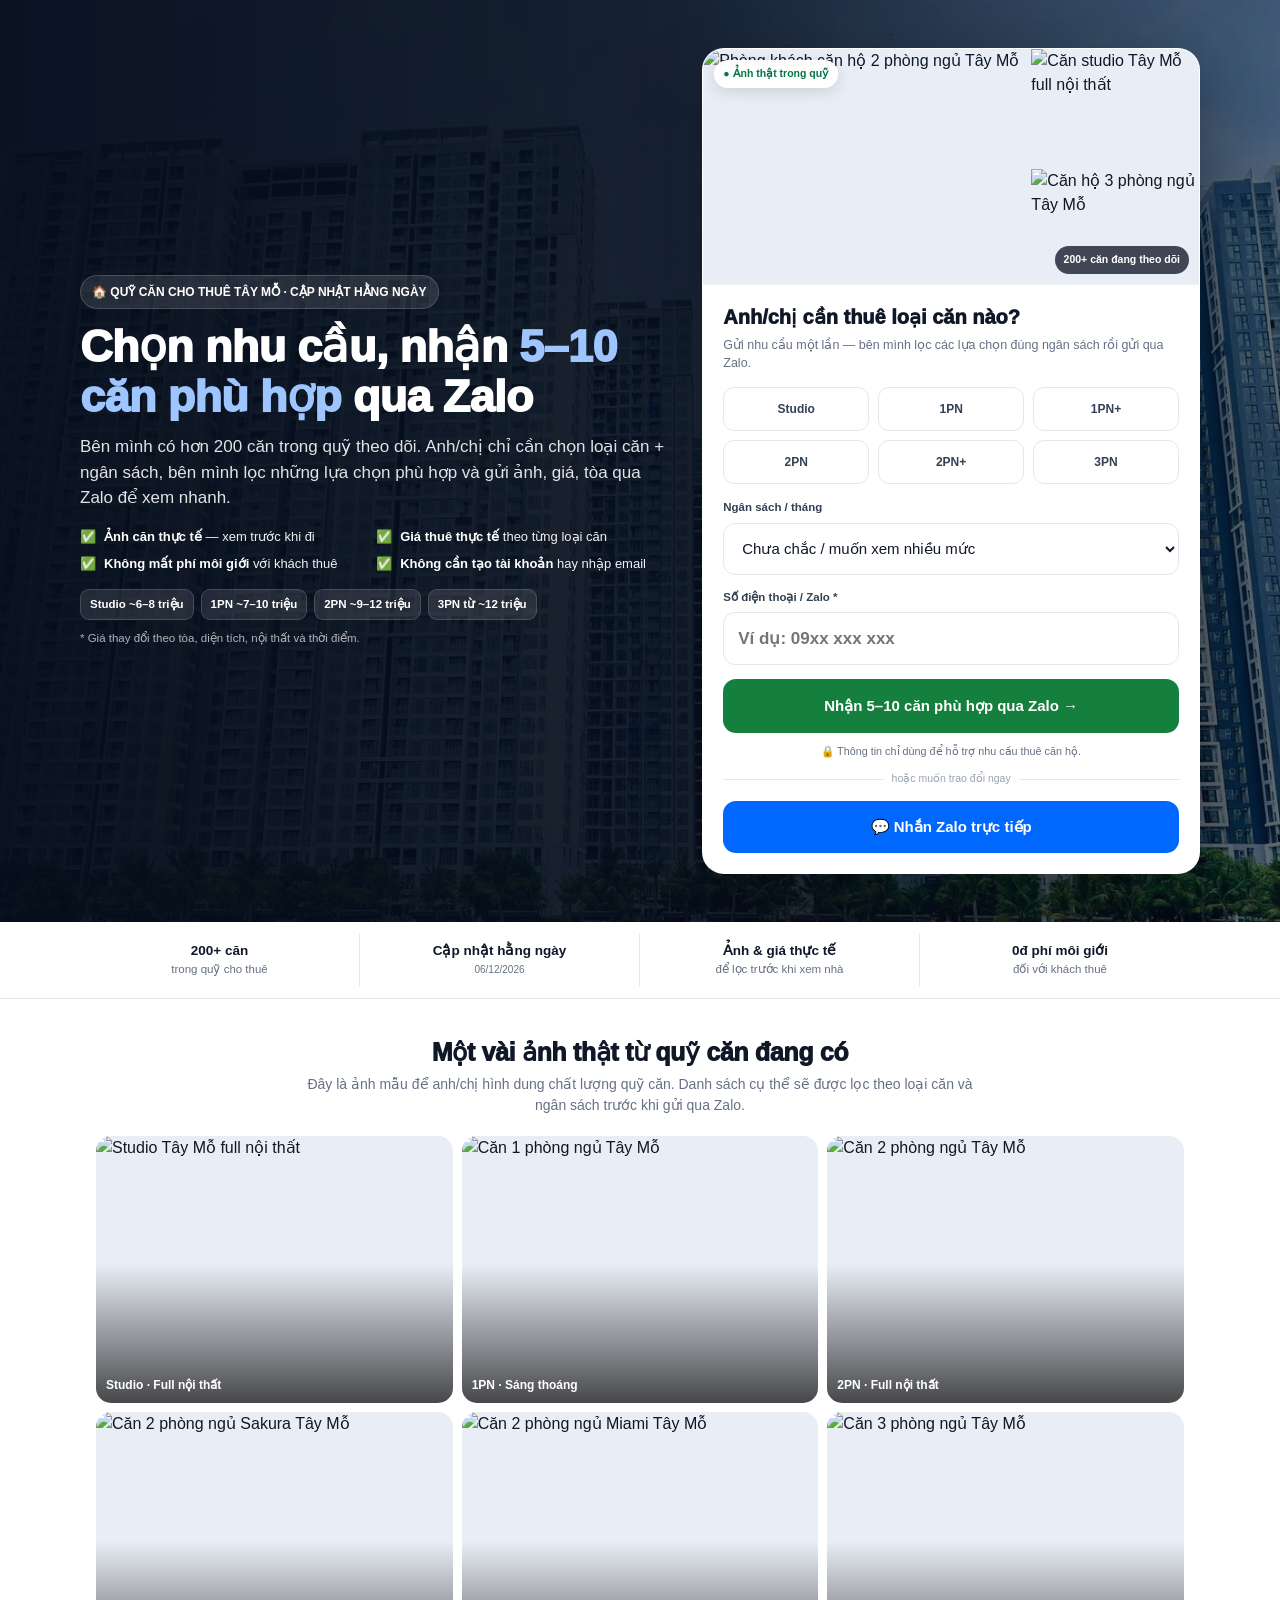
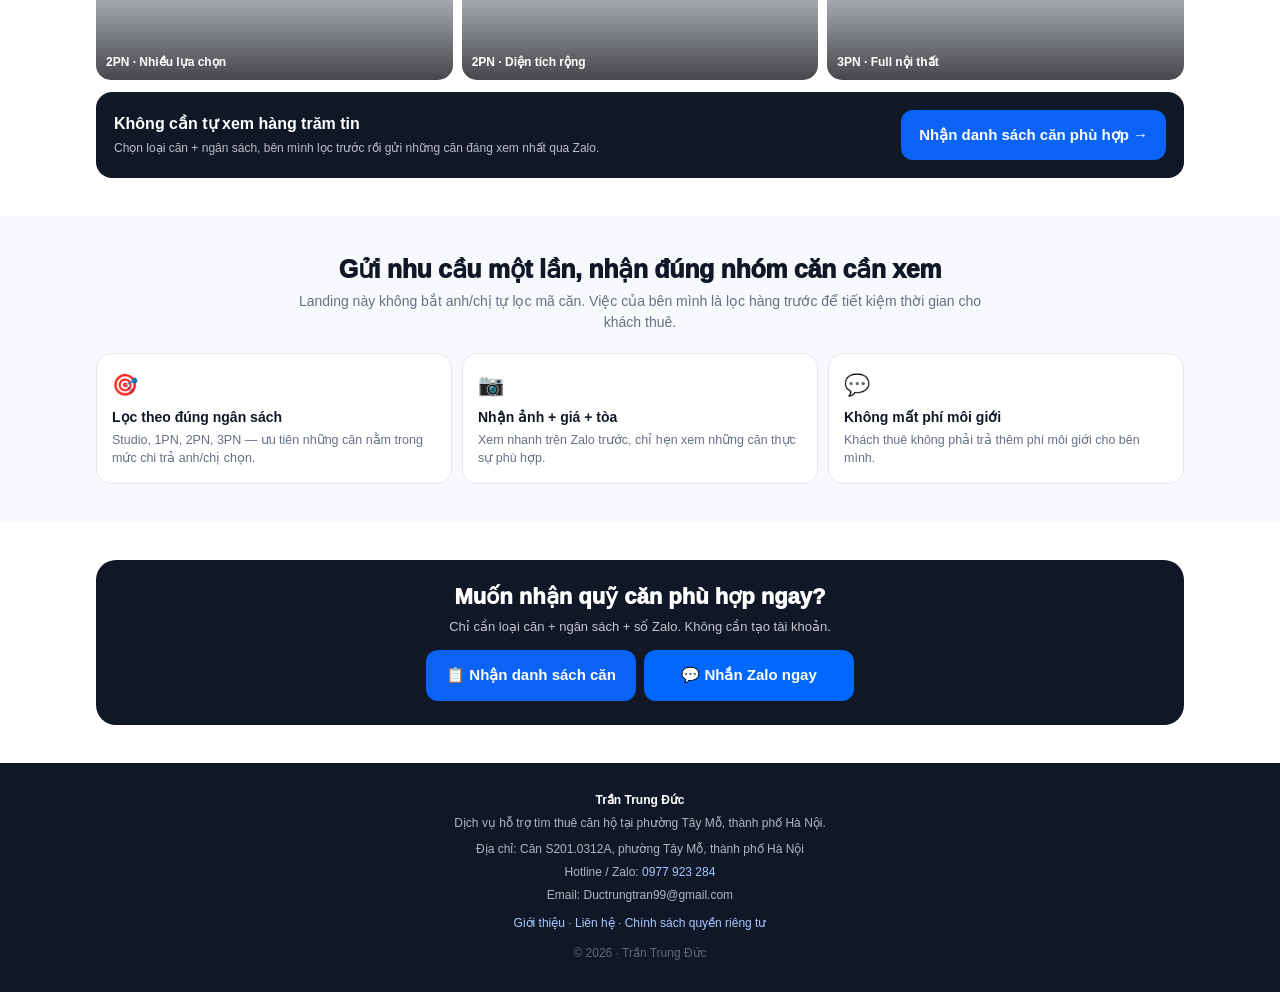
==== index.html @ 587a22eb "fix: improve mobile lead form spacing and sticky CTA" ====
<!DOCTYPE html>
<html lang="vi">
<head>
  <meta charset="UTF-8">
  <meta name="viewport" content="width=device-width, initial-scale=1.0">
  <title>Thuê căn hộ Tây Mỗ | Nhận quỹ căn phù hợp qua Zalo</title>
  <meta name="description" content="Quỹ căn hộ cho thuê Tây Mỗ với ảnh thật và giá thuê thực tế. Chọn loại căn, ngân sách và nhận các lựa chọn phù hợp qua Zalo. Khách thuê không mất phí môi giới.">
  <link rel="canonical" href="https://canhotaymo.com/">
  <meta property="og:title" content="Thuê căn hộ Tây Mỗ – Nhận quỹ căn phù hợp qua Zalo">
  <meta property="og:description" content="200+ căn trong quỹ · Ảnh thật · Giá thực tế · Lọc theo ngân sách qua Zalo.">
  <meta property="og:image" content="https://canhotaymo.com/img/hero-desktop.jpg">
  <meta property="og:type" content="website">
  <meta property="og:url" content="https://canhotaymo.com/">
  <link rel="icon" href="data:image/svg+xml,<svg xmlns='http://www.w3.org/2000/svg' viewBox='0 0 100 100'><text y='.9em' font-size='90'>🏠</text></svg>">
  <style>
    :root{
      --primary:#0b63f6;--primary-dark:#084fc6;--zalo:#0068ff;--success:#15803d;
      --dark:#101828;--muted:#667085;--light:#f7f9fc;--border:#e4e7ec;--soft:#eef4ff;
      --radius:18px;--shadow:0 16px 44px rgba(16,24,40,.13)
    }
    *{box-sizing:border-box;margin:0;padding:0}
    html{scroll-behavior:smooth}
    body{font-family:-apple-system,BlinkMacSystemFont,"Segoe UI",Roboto,"Helvetica Neue",Arial,sans-serif;color:var(--dark);line-height:1.5;background:#fff;-webkit-font-smoothing:antialiased}
    img{max-width:100%;display:block}a{color:inherit;text-decoration:none}button,input,select{font:inherit}
    .container{width:100%;max-width:1120px;margin:auto;padding:0 16px}
    .btn{display:inline-flex;align-items:center;justify-content:center;gap:7px;border:0;border-radius:12px;padding:14px 18px;font-size:15px;font-weight:850;cursor:pointer;transition:.15s ease;text-align:center}
    .btn:hover{transform:translateY(-1px)}
    .btn-primary{background:var(--primary);color:#fff}.btn-primary:hover{background:var(--primary-dark)}
    .btn-zalo{background:var(--zalo);color:#fff}.btn-zalo:hover{background:#0055d7}
    .btn-success{background:var(--success);color:#fff}.btn-light{background:#fff;color:var(--dark);border:1px solid var(--border)}

    .hero{position:relative;overflow:hidden;background:#0d1728;color:#fff}
    .hero:before{content:"";position:absolute;inset:0;background:linear-gradient(90deg,rgba(6,13,27,.97) 0%,rgba(6,13,27,.90) 52%,rgba(6,13,27,.60) 100%),url('img/hero-desktop.jpg') center/cover no-repeat}
    .hero-grid{position:relative;display:grid;grid-template-columns:1fr;gap:24px;padding:30px 0 34px}
    .eyebrow{display:inline-flex;align-items:center;gap:7px;background:rgba(255,255,255,.11);border:1px solid rgba(255,255,255,.17);border-radius:999px;padding:7px 11px;font-size:12px;font-weight:850;margin-bottom:13px}
    .hero h1{font-size:32px;line-height:1.12;letter-spacing:-.65px;font-weight:950;margin-bottom:12px;max-width:660px}
    .hero h1 span{color:#9fc5ff}
    .hero-sub{font-size:15px;color:rgba(255,255,255,.88);max-width:650px;margin-bottom:16px}
    .hero-benefits{display:grid;grid-template-columns:1fr;gap:8px;margin-bottom:15px;font-size:13px;color:rgba(255,255,255,.94)}
    .hero-benefits div{display:flex;gap:8px;align-items:flex-start}
    .hero-benefits b{color:#fff}
    .price-chips{display:flex;flex-wrap:wrap;gap:7px;margin-top:13px}
    .price-chips span{background:rgba(255,255,255,.10);border:1px solid rgba(255,255,255,.15);border-radius:9px;padding:6px 9px;font-size:11.5px;font-weight:800}
    .hero-note{font-size:11.5px;color:rgba(255,255,255,.68);margin-top:10px}

    .conversion-card{background:#fff;color:var(--dark);border-radius:22px;overflow:hidden;box-shadow:0 20px 62px rgba(0,0,0,.28);border:1px solid rgba(255,255,255,.35)}
    .photo-showcase{display:grid;grid-template-columns:1.45fr .75fr;grid-template-rows:1fr 1fr;gap:4px;height:220px;background:#e9eef6;position:relative}
    .photo-showcase .main{grid-row:1/3}.photo-showcase img{width:100%;height:100%;object-fit:cover}
    .photo-tag{position:absolute;left:11px;top:11px;background:rgba(255,255,255,.96);color:#067647;border-radius:999px;padding:6px 9px;font-size:10.5px;font-weight:900;box-shadow:0 4px 15px rgba(0,0,0,.12)}
    .photo-count{position:absolute;right:10px;bottom:10px;background:rgba(16,24,40,.78);color:#fff;border-radius:999px;padding:6px 9px;font-size:10.5px;font-weight:800;backdrop-filter:blur(4px)}
    .lead-card{position:relative;background:#fff;border-top:1px solid #eef1f5;padding:20px}
    .lead-card h2{font-size:20px;line-height:1.25;font-weight:950;margin-bottom:6px}
    .lead-card .desc{font-size:12.5px;color:var(--muted);margin-bottom:15px;line-height:1.45}
    .quick-types{display:grid;grid-template-columns:repeat(3,1fr);gap:9px;margin-bottom:15px}
    .type-chip{min-height:44px;border:1.5px solid var(--border);background:#fff;border-radius:11px;padding:10px 5px;font-size:12px;font-weight:850;cursor:pointer;color:#344054}
    .type-chip.active{border-color:var(--primary);background:#eef4ff;color:var(--primary)}
    .form-group{margin-bottom:14px}.form-group label{display:block;font-size:11.5px;font-weight:850;margin-bottom:6px;color:#344054}
    .form-group input,.form-group select{width:100%;min-height:52px;border:1.5px solid var(--border);border-radius:12px;padding:13px 14px;font-size:15px;background:#fff;color:var(--dark)}
    .form-group input:focus,.form-group select:focus{outline:none;border-color:var(--primary);box-shadow:0 0 0 3px rgba(11,99,246,.09)}
    .phone-input{font-size:17px!important;font-weight:800}
    .btn-submit{width:100%;min-height:54px;padding:14px 16px;font-size:15px;border-radius:13px}.btn-submit:disabled{opacity:.65;cursor:not-allowed}
    .microcopy{text-align:center;color:var(--muted);font-size:10.8px;margin-top:10px}
    .or{display:flex;align-items:center;gap:8px;color:#98a2b3;font-size:10.5px;margin:12px 0}.or:before,.or:after{content:"";height:1px;background:var(--border);flex:1}
    .zalo-full{width:100%;min-height:52px;padding:13px;margin-top:2px;border-radius:13px}.form-status{display:none;margin-top:10px;padding:10px;border-radius:10px;text-align:center;font-size:12.5px;font-weight:750}

    .trust{border-bottom:1px solid var(--border);background:#fff}.trust-list{display:grid;grid-template-columns:1fr 1fr;padding:11px 0}
    .trust-item{text-align:center;padding:8px 7px;font-size:11.5px;color:var(--muted)}.trust-item strong{display:block;color:var(--dark);font-size:13.5px;font-weight:900}.trust-item small{display:block;font-size:10px;margin-top:1px}

    .section{padding:38px 0}.section.alt{background:var(--light)}
    .section-title{text-align:center;font-size:25px;line-height:1.2;font-weight:950;letter-spacing:-.35px;margin-bottom:7px}
    .section-sub{text-align:center;color:var(--muted);font-size:14px;max-width:700px;margin:0 auto 20px}

    .gallery{display:grid;grid-template-columns:repeat(2,1fr);gap:9px}
    .gallery-item{position:relative;border-radius:15px;overflow:hidden;aspect-ratio:4/3;background:#e9eef6;cursor:pointer}
    .gallery-item img{width:100%;height:100%;object-fit:cover;transition:.2s ease}
    .gallery-item:hover img{transform:scale(1.025)}
    .gallery-item:after{content:"";position:absolute;inset:auto 0 0;height:52%;background:linear-gradient(transparent,rgba(0,0,0,.70))}
    .gallery-caption{position:absolute;left:10px;right:10px;bottom:9px;z-index:2;color:#fff;font-size:12px;font-weight:850}
    .gallery-lock{position:relative;border-radius:16px;overflow:hidden;margin-top:12px;background:#101828;color:#fff;padding:18px;display:flex;gap:14px;align-items:center;justify-content:space-between;flex-direction:column;text-align:center}
    .gallery-lock strong{font-size:16px}.gallery-lock p{font-size:12px;color:rgba(255,255,255,.72);margin-top:3px}.gallery-lock .btn{width:100%}

    .why-grid{display:grid;grid-template-columns:1fr;gap:10px}
    .why-card{border:1px solid var(--border);border-radius:15px;padding:15px;background:#fff}.why-icon{font-size:21px;margin-bottom:6px}.why-card h3{font-size:14px;font-weight:900;margin-bottom:3px}.why-card p{font-size:12.5px;color:var(--muted)}

    .cta-box{border-radius:20px;background:#101828;color:#fff;padding:24px;text-align:center}.cta-box h2{font-size:22px;line-height:1.2;font-weight:950;margin-bottom:6px}.cta-box p{font-size:13px;color:rgba(255,255,255,.76);margin-bottom:14px}.cta-actions{display:flex;gap:8px;flex-direction:column}.cta-actions .btn{width:100%}

    footer{background:#101828;color:rgba(255,255,255,.68);padding:28px 0 94px;text-align:center;font-size:12px}footer strong{color:#fff}footer a{color:#a8c8ff}.footer-links{margin-top:10px}
    .sticky-cta{position:fixed;left:0;right:0;bottom:0;z-index:90;background:#fff;border-top:1px solid var(--border);box-shadow:0 -5px 20px rgba(0,0,0,.08);padding:7px 10px calc(7px + env(safe-area-inset-bottom));display:grid;grid-template-columns:1.35fr .9fr;gap:7px;transition:transform .18s ease,opacity .18s ease}.sticky-cta .btn{min-height:46px;padding:10px 7px;font-size:13px}.sticky-cta.is-hidden{transform:translateY(120%);opacity:0;pointer-events:none}

    @media(min-width:680px){
      .hero-benefits{grid-template-columns:1fr 1fr}.gallery{grid-template-columns:repeat(3,1fr)}.why-grid{grid-template-columns:repeat(3,1fr)}
      .gallery-lock{flex-direction:row;text-align:left}.gallery-lock .btn{width:auto;min-width:240px}.cta-actions{flex-direction:row;justify-content:center}.cta-actions .btn{width:auto;min-width:210px}
    }
    @media(min-width:860px){
      .hero-grid{grid-template-columns:1.08fr .92fr;align-items:center;gap:38px;padding:48px 0}.hero h1{font-size:45px}.hero-sub{font-size:17px}.photo-showcase{height:235px}
      .trust-list{grid-template-columns:repeat(4,1fr)}.trust-item{border-right:1px solid var(--border)}.trust-item:last-child{border-right:0}.sticky-cta{display:none}footer{padding-bottom:30px}
    }
    @media(max-width:560px){
      .hero:before{background:linear-gradient(180deg,rgba(6,13,27,.95) 0%,rgba(6,13,27,.88) 55%,rgba(6,13,27,.72) 100%),url('img/hero-mobile.jpg') center/cover no-repeat}
      .hero-grid{gap:18px;padding:24px 0 28px}
      .conversion-card{border-radius:20px;margin-bottom:8px}
      .photo-showcase{height:158px}
      .lead-card{padding:20px 18px 22px}
      .lead-card h2{font-size:19px;margin-bottom:6px}
      .lead-card .desc{font-size:12.5px;margin-bottom:15px}
      .quick-types{gap:8px;margin-bottom:16px}
      .type-chip{min-height:46px;font-size:13px;border-radius:12px}
      .form-group{margin-bottom:14px}
      .form-group input,.form-group select{min-height:54px;font-size:16px}
      .phone-input{font-size:17px!important}
      .btn-submit{min-height:56px;font-size:15px}
      .zalo-full{min-height:54px}
      .photo-tag{left:9px;top:9px;padding:5px 8px;font-size:10px}
      .photo-count{right:9px;bottom:9px;padding:5px 8px;font-size:10px}
      .section{padding:32px 0}
    }
  </style>
</head>
<body>
  <header class="hero">
    <div class="container hero-grid">
      <div>
        <div class="eyebrow">🏠 QUỸ CĂN CHO THUÊ TÂY MỖ · CẬP NHẬT HẰNG NGÀY</div>
        <h1>Chọn nhu cầu, nhận <span>5–10 căn phù hợp</span> qua Zalo</h1>
        <p class="hero-sub">Bên mình có hơn 200 căn trong quỹ theo dõi. Anh/chị chỉ cần chọn loại căn + ngân sách, bên mình lọc những lựa chọn phù hợp và gửi ảnh, giá, tòa qua Zalo để xem nhanh.</p>
        <div class="hero-benefits">
          <div>✅ <span><b>Ảnh căn thực tế</b> — xem trước khi đi</span></div>
          <div>✅ <span><b>Giá thuê thực tế</b> theo từng loại căn</span></div>
          <div>✅ <span><b>Không mất phí môi giới</b> với khách thuê</span></div>
          <div>✅ <span><b>Không cần tạo tài khoản</b> hay nhập email</span></div>
        </div>
        <div class="price-chips">
          <span>Studio ~6–8 triệu</span><span>1PN ~7–10 triệu</span><span>2PN ~9–12 triệu</span><span>3PN từ ~12 triệu</span>
        </div>
        <p class="hero-note">* Giá thay đổi theo tòa, diện tích, nội thất và thời điểm.</p>
      </div>

      <div class="conversion-card" id="form">
        <div class="photo-showcase" aria-label="Ảnh căn hộ thực tế trong quỹ">
          <img class="main" src="https://timthuesmartcity.com/anh-can-ho/cho-thue-can-ho-2-ngu-sapphire-55m2-ct-2n1-187.webp" alt="Phòng khách căn hộ 2 phòng ngủ Tây Mỗ" fetchpriority="high">
          <img src="https://timthuesmartcity.com/anh-can-ho/cho-thue-can-ho-studio-canopy-29m2-ct-stu-728.webp" alt="Căn studio Tây Mỗ full nội thất" fetchpriority="high">
          <img src="https://timthuesmartcity.com/anh-can-ho/cho-thue-can-ho-3-ngu-masteri-79m2-ct-3n-125.webp" alt="Căn hộ 3 phòng ngủ Tây Mỗ" fetchpriority="high">
          <span class="photo-tag">● Ảnh thật trong quỹ</span>
          <span class="photo-count">200+ căn đang theo dõi</span>
        </div>
        <div class="lead-card">
          <h2>Anh/chị cần thuê loại căn nào?</h2>
          <p class="desc">Gửi nhu cầu một lần — bên mình lọc các lựa chọn đúng ngân sách rồi gửi qua Zalo.</p>
          <form id="leadForm" novalidate>
            <input type="text" name="website" id="website" tabindex="-1" autocomplete="off" aria-hidden="true" style="position:absolute;left:-9999px;opacity:0;height:0;width:0;">
            <input type="hidden" id="type" name="type" value="">
            <input type="hidden" name="source" value="Google Ads Landing Page V2.1">
            <input type="hidden" name="form_location" value="hero">
            <input type="hidden" name="gclid" id="gclid"><input type="hidden" name="gbraid" id="gbraid"><input type="hidden" name="wbraid" id="wbraid">
            <input type="hidden" name="utm_source" id="utm_source"><input type="hidden" name="utm_medium" id="utm_medium"><input type="hidden" name="utm_campaign" id="utm_campaign"><input type="hidden" name="utm_term" id="utm_term"><input type="hidden" name="utm_content" id="utm_content">
            <input type="hidden" name="page_url" id="page_url"><input type="hidden" name="referrer" id="referrer"><input type="hidden" name="user_agent" id="user_agent">

            <div class="quick-types" aria-label="Chọn loại căn">
              <button type="button" class="type-chip" data-type="Studio">Studio</button>
              <button type="button" class="type-chip" data-type="1PN">1PN</button>
              <button type="button" class="type-chip" data-type="1PN+">1PN+</button>
              <button type="button" class="type-chip" data-type="2PN">2PN</button>
              <button type="button" class="type-chip" data-type="2PN+">2PN+</button>
              <button type="button" class="type-chip" data-type="3PN">3PN</button>
            </div>
            <div class="form-group">
              <label for="budget">Ngân sách / tháng</label>
              <select id="budget" name="budget">
                <option value="">Chưa chắc / muốn xem nhiều mức</option>
                <option value="Dưới 7 triệu">Dưới 7 triệu</option><option value="7-10 triệu">7 – 10 triệu</option><option value="10-12 triệu">10 – 12 triệu</option><option value="12-15 triệu">12 – 15 triệu</option><option value="Trên 15 triệu">Trên 15 triệu</option>
              </select>
            </div>
            <div class="form-group">
              <label for="phone">Số điện thoại / Zalo *</label>
              <input class="phone-input" type="tel" id="phone" name="phone" inputmode="numeric" autocomplete="tel" placeholder="Ví dụ: 09xx xxx xxx" required pattern="[0-9 ]{9,14}">
            </div>
            <button type="submit" class="btn btn-success btn-submit" id="submitBtn">Nhận 5–10 căn phù hợp qua Zalo →</button>
            <p class="microcopy">🔒 Thông tin chỉ dùng để hỗ trợ nhu cầu thuê căn hộ.</p>
            <div class="or">hoặc muốn trao đổi ngay</div>
            <a class="btn btn-zalo zalo-full track-zalo" href="https://zalo.me/0977923284" target="_blank" rel="noopener">💬 Nhắn Zalo trực tiếp</a>
            <div id="formStatus" class="form-status"></div>
          </form>
        </div>
      </div>
    </div>
  </header>

  <section class="trust">
    <div class="container trust-list">
      <div class="trust-item"><strong>200+ căn</strong>trong quỹ cho thuê</div>
      <div class="trust-item"><strong>Cập nhật hằng ngày</strong><small class="js-today">Hôm nay</small></div>
      <div class="trust-item"><strong>Ảnh & giá thực tế</strong>để lọc trước khi xem nhà</div>
      <div class="trust-item"><strong>0đ phí môi giới</strong>đối với khách thuê</div>
    </div>
  </section>

  <main>
    <section class="section" id="anh-thuc-te">
      <div class="container">
        <h2 class="section-title">Một vài ảnh thật từ quỹ căn đang có</h2>
        <p class="section-sub">Đây là ảnh mẫu để anh/chị hình dung chất lượng quỹ căn. Danh sách cụ thể sẽ được lọc theo loại căn và ngân sách trước khi gửi qua Zalo.</p>
        <div class="gallery">
          <a href="#form" class="gallery-item track-gallery"><img src="https://timthuesmartcity.com/anh-can-ho/cho-thue-can-ho-studio-canopy-29m2-ct-stu-728.webp" alt="Studio Tây Mỗ full nội thất" loading="lazy"><div class="gallery-caption">Studio · Full nội thất</div></a>
          <a href="#form" class="gallery-item track-gallery"><img src="https://timthuesmartcity.com/anh-can-ho/cho-thue-can-ho-1-ngu-sakura-42m2-ct-1n-152.webp" alt="Căn 1 phòng ngủ Tây Mỗ" loading="lazy"><div class="gallery-caption">1PN · Sáng thoáng</div></a>
          <a href="#form" class="gallery-item track-gallery"><img src="https://timthuesmartcity.com/anh-can-ho/cho-thue-can-ho-2-ngu-sapphire-55m2-ct-2n1-187.webp" alt="Căn 2 phòng ngủ Tây Mỗ" loading="lazy"><div class="gallery-caption">2PN · Full nội thất</div></a>
          <a href="#form" class="gallery-item track-gallery"><img src="https://timthuesmartcity.com/anh-can-ho/cho-thue-can-ho-2-ngu-sakura-54m2-ct-2n2-334.webp" alt="Căn 2 phòng ngủ Sakura Tây Mỗ" loading="lazy"><div class="gallery-caption">2PN · Nhiều lựa chọn</div></a>
          <a href="#form" class="gallery-item track-gallery"><img src="https://timthuesmartcity.com/anh-can-ho/cho-thue-can-ho-2-ngu-miami-64m2-ct-2n2-317.webp" alt="Căn 2 phòng ngủ Miami Tây Mỗ" loading="lazy"><div class="gallery-caption">2PN · Diện tích rộng</div></a>
          <a href="#form" class="gallery-item track-gallery"><img src="https://timthuesmartcity.com/anh-can-ho/cho-thue-can-ho-3-ngu-masteri-79m2-ct-3n-125.webp" alt="Căn 3 phòng ngủ Tây Mỗ" loading="lazy"><div class="gallery-caption">3PN · Full nội thất</div></a>
        </div>
        <div class="gallery-lock">
          <div><strong>Không cần tự xem hàng trăm tin</strong><p>Chọn loại căn + ngân sách, bên mình lọc trước rồi gửi những căn đáng xem nhất qua Zalo.</p></div>
          <a href="#form" class="btn btn-primary track-lead-cta">Nhận danh sách căn phù hợp →</a>
        </div>
      </div>
    </section>

    <section class="section alt">
      <div class="container">
        <h2 class="section-title">Gửi nhu cầu một lần, nhận đúng nhóm căn cần xem</h2>
        <p class="section-sub">Landing này không bắt anh/chị tự lọc mã căn. Việc của bên mình là lọc hàng trước để tiết kiệm thời gian cho khách thuê.</p>
        <div class="why-grid">
          <div class="why-card"><div class="why-icon">🎯</div><h3>Lọc theo đúng ngân sách</h3><p>Studio, 1PN, 2PN, 3PN — ưu tiên những căn nằm trong mức chi trả anh/chị chọn.</p></div>
          <div class="why-card"><div class="why-icon">📷</div><h3>Nhận ảnh + giá + tòa</h3><p>Xem nhanh trên Zalo trước, chỉ hẹn xem những căn thực sự phù hợp.</p></div>
          <div class="why-card"><div class="why-icon">💬</div><h3>Không mất phí môi giới</h3><p>Khách thuê không phải trả thêm phí môi giới cho bên mình.</p></div>
        </div>
      </div>
    </section>

    <section class="section">
      <div class="container">
        <div class="cta-box">
          <h2>Muốn nhận quỹ căn phù hợp ngay?</h2>
          <p>Chỉ cần loại căn + ngân sách + số Zalo. Không cần tạo tài khoản.</p>
          <div class="cta-actions">
            <a href="#form" class="btn btn-primary track-lead-cta">📋 Nhận danh sách căn</a>
            <a href="https://zalo.me/0977923284" target="_blank" rel="noopener" class="btn btn-zalo track-zalo">💬 Nhắn Zalo ngay</a>
          </div>
        </div>
      </div>
    </section>
  </main>

  <footer>
    <div class="container">
      <p><strong>Trần Trung Đức</strong></p>
      <p style="margin-top:5px">Dịch vụ hỗ trợ tìm thuê căn hộ tại phường Tây Mỗ, thành phố Hà Nội.</p>
      <p style="margin-top:8px">Địa chỉ: Căn S201.0312A, phường Tây Mỗ, thành phố Hà Nội</p>
      <p style="margin-top:5px">Hotline / Zalo: <a class="track-zalo" href="https://zalo.me/0977923284" target="_blank" rel="noopener">0977 923 284</a></p>
      <p style="margin-top:5px">Email: Ductrungtran99@gmail.com</p>
      <div class="footer-links"><a href="/gioi-thieu/">Giới thiệu</a> · <a href="/lien-he/">Liên hệ</a> · <a href="/chinh-sach-quyen-rieng-tu.html">Chính sách quyền riêng tư</a></div>
      <p style="margin-top:12px;opacity:.5">© 2026 · Trần Trung Đức</p>
    </div>
  </footer>

  <div class="sticky-cta">
    <a href="#form" class="btn btn-primary track-lead-cta">📋 Nhận căn phù hợp</a>
    <a href="https://zalo.me/0977923284" target="_blank" rel="noopener" class="btn btn-zalo track-zalo">💬 Zalo</a>
  </div>

  <script>
    const form = document.getElementById('leadForm');
    const stickyCta = document.querySelector('.sticky-cta');
    const conversionCard = document.querySelector('.conversion-card');
    if (stickyCta && conversionCard && 'IntersectionObserver' in window) {
      const stickyObserver = new IntersectionObserver(([entry]) => {
        stickyCta.classList.toggle('is-hidden', entry.isIntersecting);
      }, { threshold: 0.18 });
      stickyObserver.observe(conversionCard);
    }
    const status = document.getElementById('formStatus');
    const submitBtn = document.getElementById('submitBtn');
    const typeInput = document.getElementById('type');
    const phoneInput = document.getElementById('phone');
    const chips = [...document.querySelectorAll('.type-chip')];

    function track(name, params={}){
      if (typeof window.gtag === 'function') window.gtag('event', name, params);
    }
    function selectType(type){
      typeInput.value = type || '';
      chips.forEach(c => c.classList.toggle('active', c.dataset.type === type));
    }
    chips.forEach(chip => chip.addEventListener('click', () => {
      selectType(chip.dataset.type);
      track('type_select',{type:chip.dataset.type});
    }));

    const today = new Date();
    const todayText = `${String(today.getDate()).padStart(2,'0')}/${String(today.getMonth()+1).padStart(2,'0')}/${today.getFullYear()}`;
    document.querySelectorAll('.js-today').forEach(el => el.textContent = todayText);

    document.querySelectorAll('.track-zalo').forEach(a => a.addEventListener('click', () => track('zalo_click',{location:'landing_v21'})));
    document.querySelectorAll('.track-lead-cta').forEach(a => a.addEventListener('click', () => track('lead_cta_click',{location:'landing_v21'})));
    document.querySelectorAll('.track-gallery').forEach(a => a.addEventListener('click', () => track('gallery_to_form_click')));

    phoneInput.addEventListener('input', () => {
      phoneInput.value = phoneInput.value.replace(/[^0-9 ]/g,'').slice(0,14);
    });

    const GOOGLE_SHEETS_ENDPOINT = 'https://script.google.com/macros/s/AKfycbxnhNIFQnwKlsXNGtohOHOx_JxMeYfNnEJGAUq-xumXNJOm2hssIVRnzHuIdTgOz7lX/exec';
    const params = new URLSearchParams(window.location.search);
    const trackingKeys = ['gclid','gbraid','wbraid','utm_source','utm_medium','utm_campaign','utm_term','utm_content'];
    trackingKeys.forEach(key => {
      const el = document.getElementById(key);
      const incoming = params.get(key);
      if (incoming) localStorage.setItem('lead_' + key, incoming);
      if (el) el.value = incoming || localStorage.getItem('lead_' + key) || '';
    });
    document.getElementById('page_url').value = window.location.href;
    document.getElementById('referrer').value = document.referrer || '';
    document.getElementById('user_agent').value = navigator.userAgent || '';

    form.addEventListener('submit', async function(e){
      e.preventDefault();
      if(document.getElementById('website').value) return;
      const phone = phoneInput.value.replace(/\s+/g,'');
      if(!/^[0-9]{9,11}$/.test(phone)){
        status.style.display = 'block';status.style.background = '#fff2f0';status.style.color = '#b42318';
        status.textContent = 'Vui lòng nhập đúng số điện thoại/Zalo (9–11 số).';phoneInput.focus();return;
      }
      const originalLabel = submitBtn.textContent;
      submitBtn.disabled = true;submitBtn.textContent = 'Đang gửi nhu cầu...';status.style.display = 'none';
      try{
        const data = new URLSearchParams(new FormData(form));
        data.set('phone', phone);data.set('submitted_at_client', new Date().toISOString());
        await fetch(GOOGLE_SHEETS_ENDPOINT,{method:'POST',mode:'no-cors',headers:{'Content-Type':'application/x-www-form-urlencoded;charset=UTF-8'},body:data.toString()});
        track('generate_lead',{method:'form',destination:'google_sheet',type:typeInput.value || 'unspecified'});
        status.style.display = 'block';status.style.background = '#ecfdf3';status.style.color = '#067647';
        status.textContent = '✅ Đã nhận nhu cầu. Bên mình sẽ lọc căn phù hợp và gửi qua Zalo sớm nhất.';
        phoneInput.value = '';document.getElementById('budget').selectedIndex = 0;selectType('');submitBtn.textContent = 'Đã gửi thành công ✓';
        setTimeout(() => { submitBtn.disabled = false;submitBtn.textContent = originalLabel; }, 3000);
      }catch(err){
        status.style.display = 'block';status.style.background = '#fff2f0';status.style.color = '#b42318';
        status.innerHTML = 'Không gửi được form. Anh/chị có thể <a href="https://zalo.me/0977923284" target="_blank" rel="noopener" style="text-decoration:underline;font-weight:900">nhắn Zalo trực tiếp tại đây</a>.';
        submitBtn.disabled = false;submitBtn.textContent = originalLabel;
      }
    });
  </script>
</body>
</html>
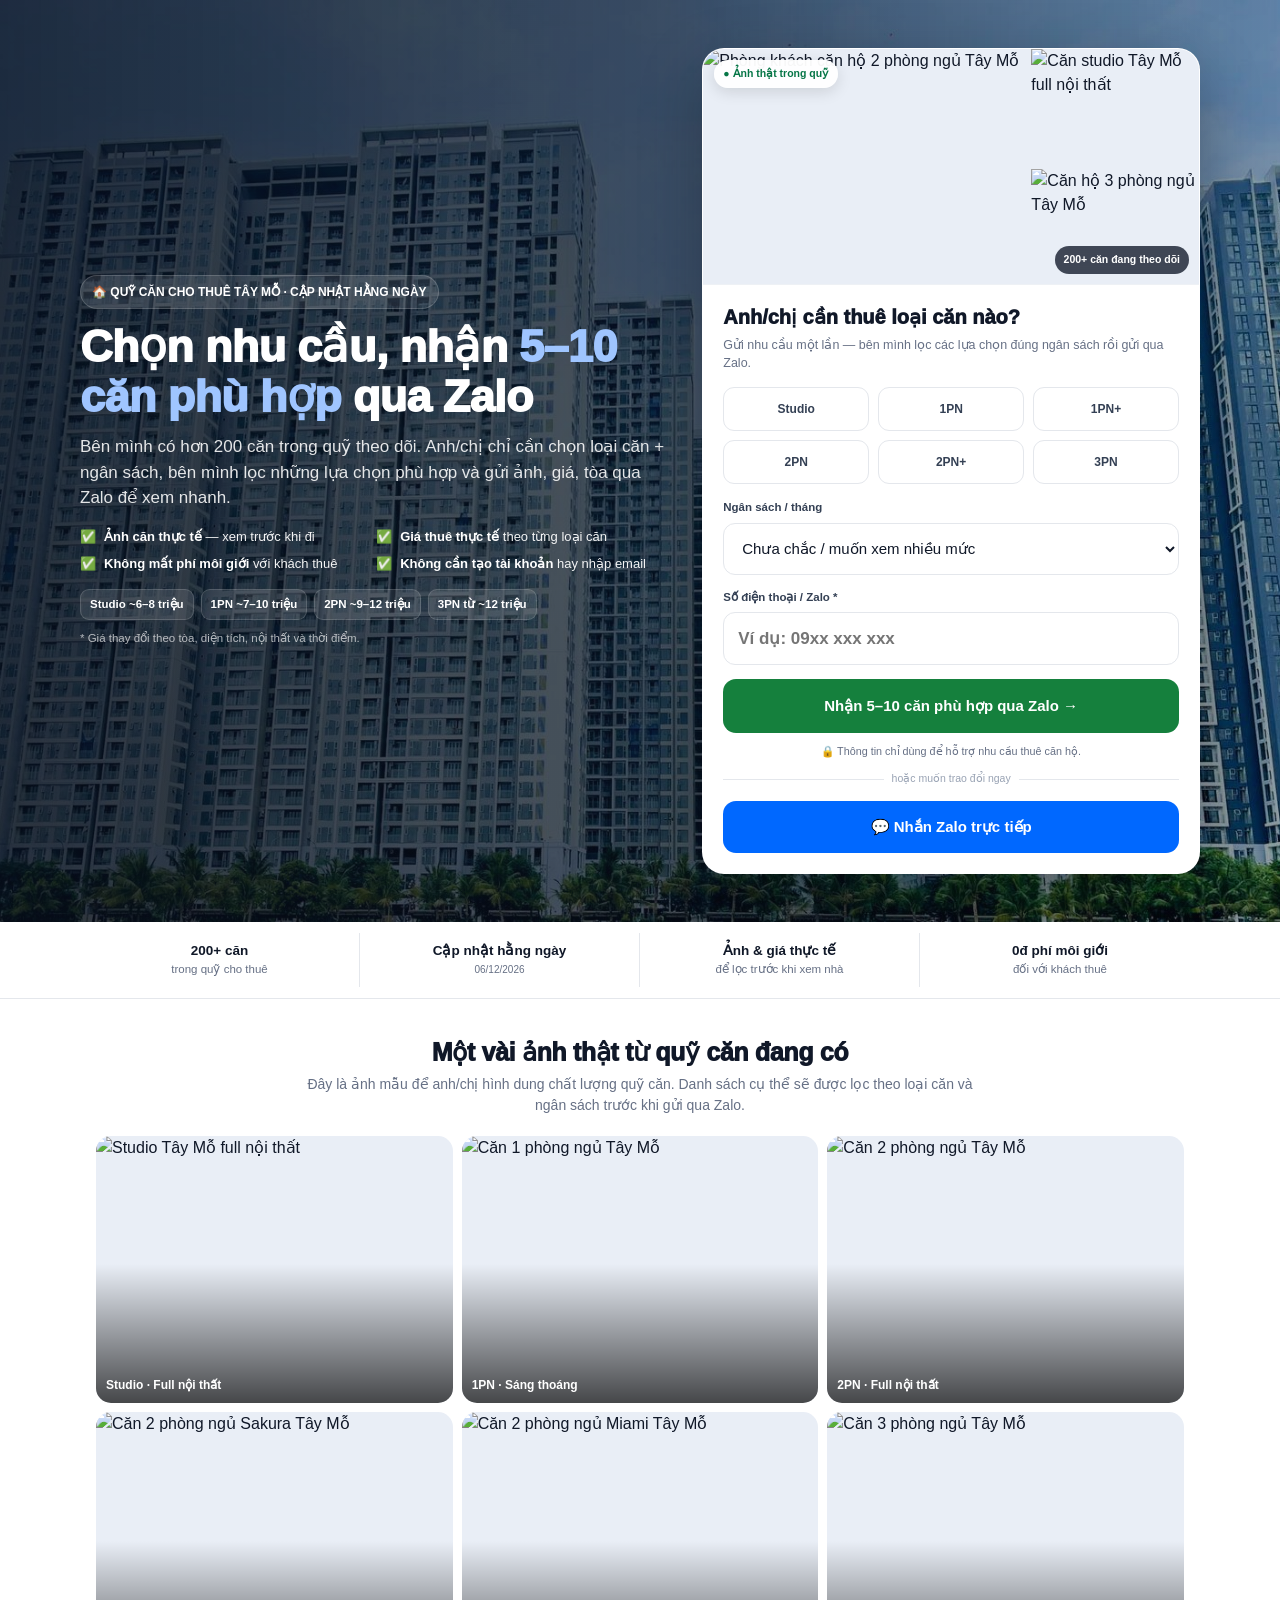
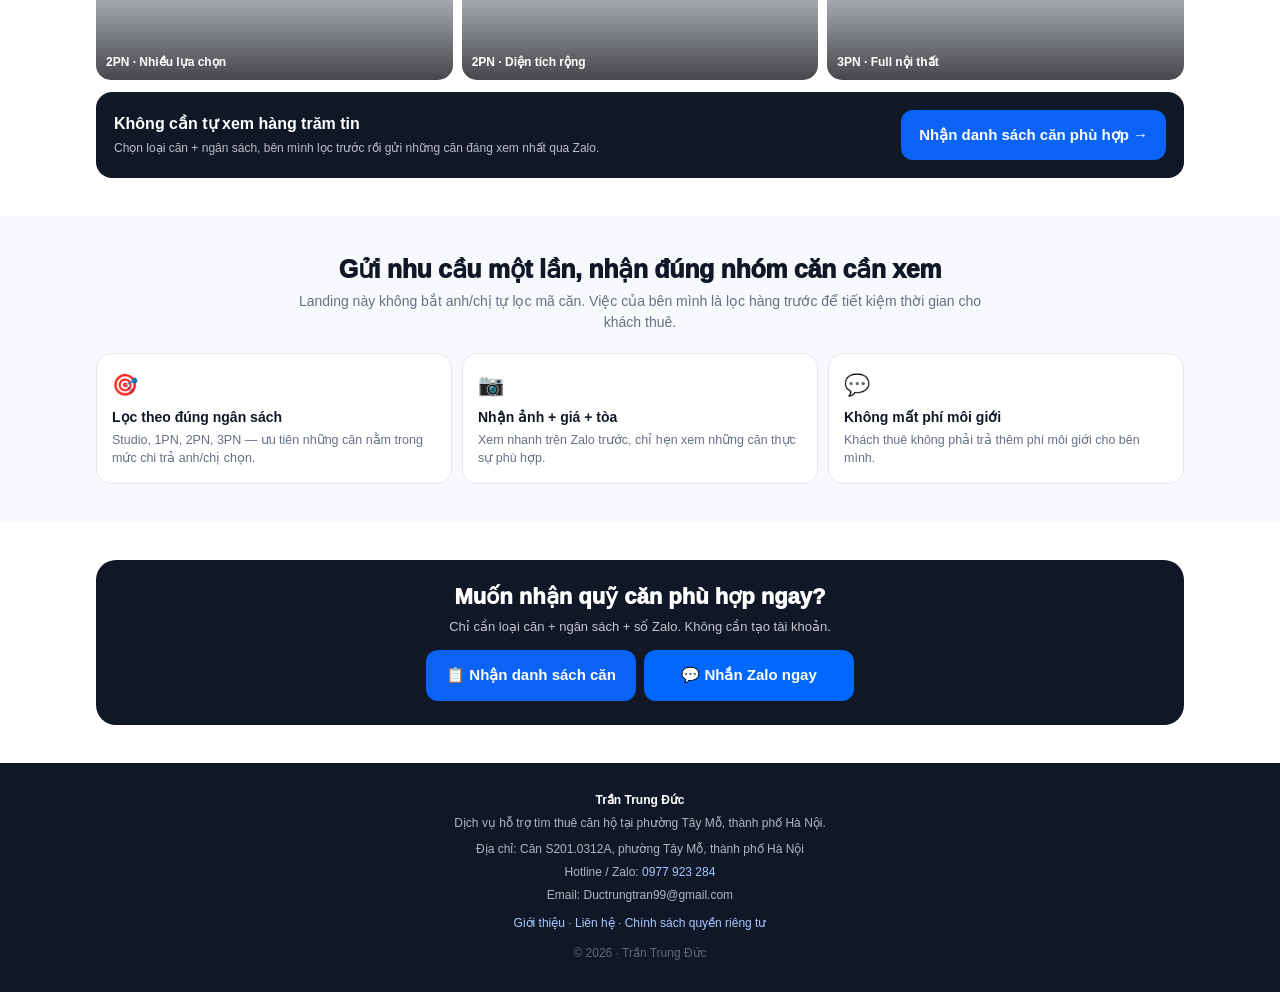
==== commit cc2cee9b: "Lighten hero background so Smart City buildings are more visible" ====
--- a/index.html
+++ b/index.html
@@ -30,7 +30,7 @@
     .btn-success{background:var(--success);color:#fff}.btn-light{background:#fff;color:var(--dark);border:1px solid var(--border)}
 
     .hero{position:relative;overflow:hidden;background:#0d1728;color:#fff}
-    .hero:before{content:"";position:absolute;inset:0;background:linear-gradient(90deg,rgba(6,13,27,.97) 0%,rgba(6,13,27,.90) 52%,rgba(6,13,27,.60) 100%),url('img/hero-desktop.jpg') center/cover no-repeat}
+    .hero:before{content:"";position:absolute;inset:0;background:linear-gradient(90deg,rgba(6,13,27,.84) 0%,rgba(6,13,27,.68) 52%,rgba(6,13,27,.38) 100%),url('img/hero-desktop.jpg') center/cover no-repeat}
     .hero-grid{position:relative;display:grid;grid-template-columns:1fr;gap:24px;padding:30px 0 34px}
     .eyebrow{display:inline-flex;align-items:center;gap:7px;background:rgba(255,255,255,.11);border:1px solid rgba(255,255,255,.17);border-radius:999px;padding:7px 11px;font-size:12px;font-weight:850;margin-bottom:13px}
     .hero h1{font-size:32px;line-height:1.12;letter-spacing:-.65px;font-weight:950;margin-bottom:12px;max-width:660px}
@@ -96,7 +96,7 @@
       .trust-list{grid-template-columns:repeat(4,1fr)}.trust-item{border-right:1px solid var(--border)}.trust-item:last-child{border-right:0}.sticky-cta{display:none}footer{padding-bottom:30px}
     }
     @media(max-width:560px){
-      .hero:before{background:linear-gradient(180deg,rgba(6,13,27,.95) 0%,rgba(6,13,27,.88) 55%,rgba(6,13,27,.72) 100%),url('img/hero-mobile.jpg') center/cover no-repeat}
+      .hero:before{background:linear-gradient(180deg,rgba(6,13,27,.84) 0%,rgba(6,13,27,.70) 55%,rgba(6,13,27,.52) 100%),url('img/hero-mobile.jpg') center/cover no-repeat}
       .hero-grid{gap:18px;padding:24px 0 28px}
       .conversion-card{border-radius:20px;margin-bottom:8px}
       .photo-showcase{height:158px}
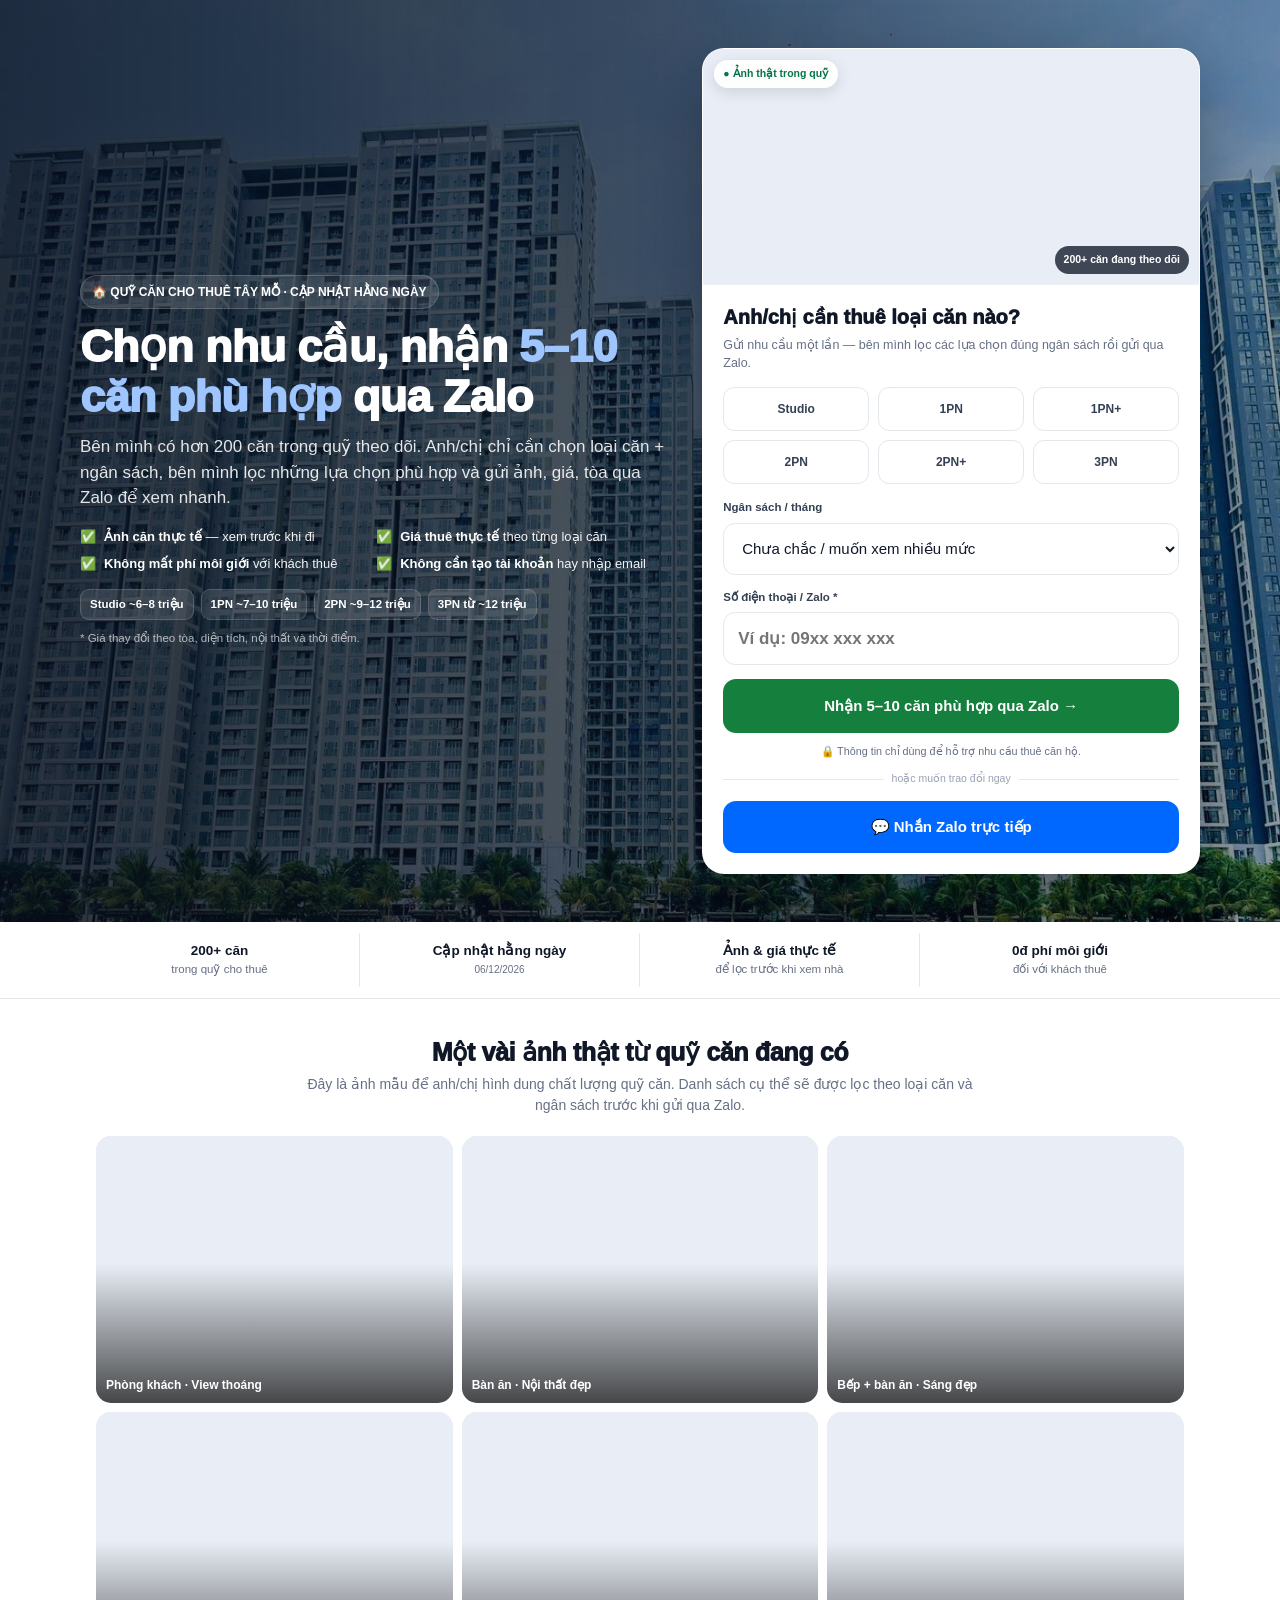
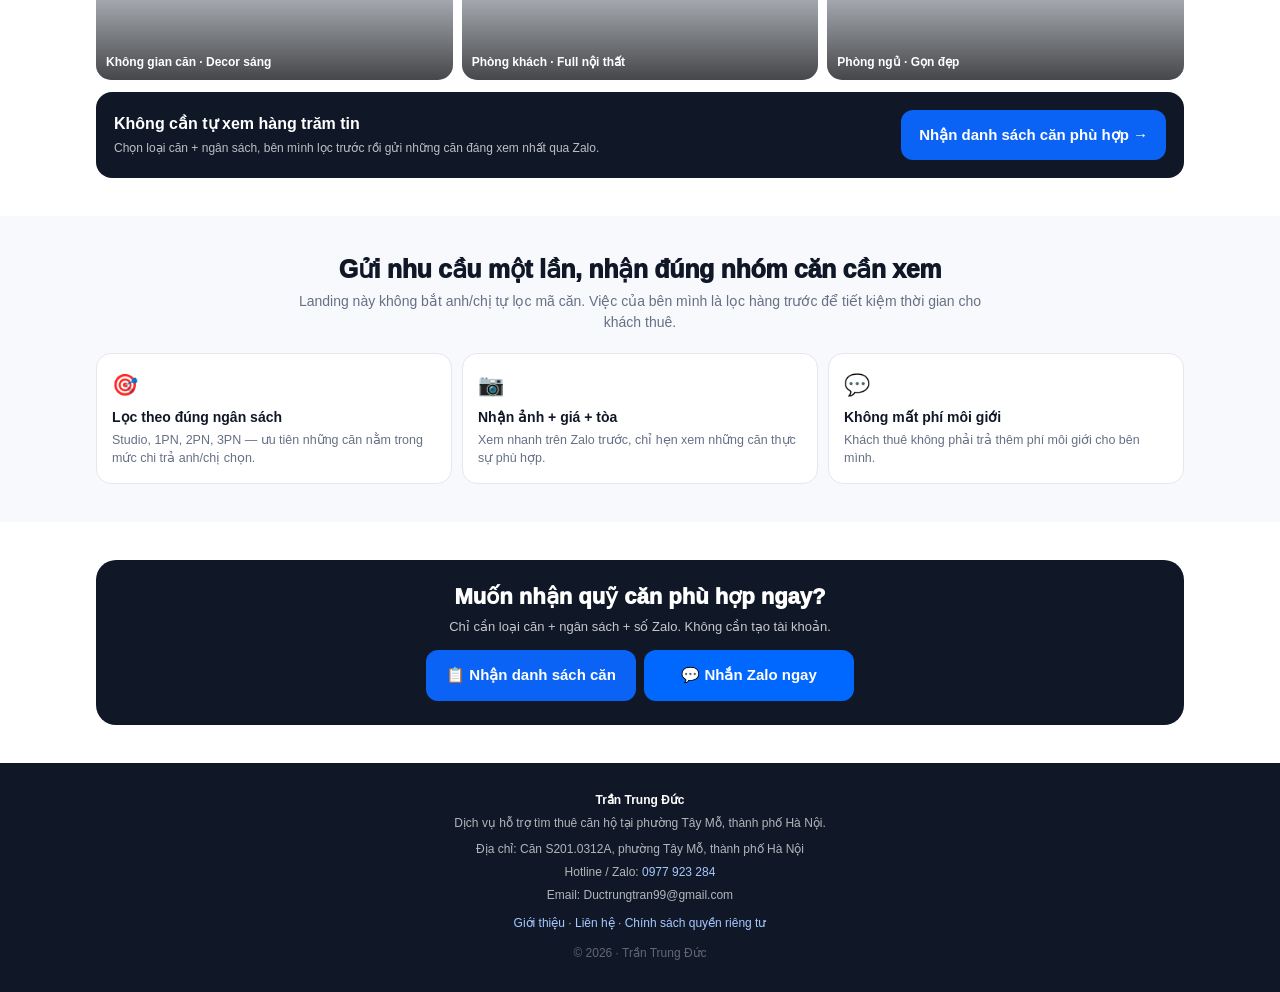
==== commit f8ff9724: "Replace landing gallery with optimized apartment photos" ====
--- a/index.html
+++ b/index.html
@@ -16,7 +16,8 @@
     :root{
       --primary:#0b63f6;--primary-dark:#084fc6;--zalo:#0068ff;--success:#15803d;
       --dark:#101828;--muted:#667085;--light:#f7f9fc;--border:#e4e7ec;--soft:#eef4ff;
-      --radius:18px;--shadow:0 16px 44px rgba(16,24,40,.13)
+      --radius:18px;--shadow:0 16px 44px rgba(16,24,40,.13);
+      --room-sprite:url('img/can-dep-sprite.webp');
     }
     *{box-sizing:border-box;margin:0;padding:0}
     html{scroll-behavior:smooth}
@@ -45,7 +46,10 @@
 
     .conversion-card{background:#fff;color:var(--dark);border-radius:22px;overflow:hidden;box-shadow:0 20px 62px rgba(0,0,0,.28);border:1px solid rgba(255,255,255,.35)}
     .photo-showcase{display:grid;grid-template-columns:1.45fr .75fr;grid-template-rows:1fr 1fr;gap:4px;height:220px;background:#e9eef6;position:relative}
-    .photo-showcase .main{grid-row:1/3}.photo-showcase img{width:100%;height:100%;object-fit:cover}
+    .room-sprite{background-image:var(--room-sprite);background-size:300% 200%;background-repeat:no-repeat;background-color:#e9eef6}
+    .room-sprite.s1{background-position:0% 0%}.room-sprite.s2{background-position:50% 0%}.room-sprite.s3{background-position:100% 0%}
+    .room-sprite.s4{background-position:0% 100%}.room-sprite.s5{background-position:50% 100%}.room-sprite.s6{background-position:100% 100%}
+    .photo-showcase .main{grid-row:1/3}.photo-showcase .room-sprite{width:100%;height:100%;background-size:300% 200%}
     .photo-tag{position:absolute;left:11px;top:11px;background:rgba(255,255,255,.96);color:#067647;border-radius:999px;padding:6px 9px;font-size:10.5px;font-weight:900;box-shadow:0 4px 15px rgba(0,0,0,.12)}
     .photo-count{position:absolute;right:10px;bottom:10px;background:rgba(16,24,40,.78);color:#fff;border-radius:999px;padding:6px 9px;font-size:10.5px;font-weight:800;backdrop-filter:blur(4px)}
     .lead-card{position:relative;background:#fff;border-top:1px solid #eef1f5;padding:20px}
@@ -72,8 +76,8 @@
 
     .gallery{display:grid;grid-template-columns:repeat(2,1fr);gap:9px}
     .gallery-item{position:relative;border-radius:15px;overflow:hidden;aspect-ratio:4/3;background:#e9eef6;cursor:pointer}
-    .gallery-item img{width:100%;height:100%;object-fit:cover;transition:.2s ease}
-    .gallery-item:hover img{transform:scale(1.025)}
+    .gallery-photo{position:absolute;inset:0;transition:.2s ease}
+    .gallery-item:hover .gallery-photo{transform:scale(1.025)}
     .gallery-item:after{content:"";position:absolute;inset:auto 0 0;height:52%;background:linear-gradient(transparent,rgba(0,0,0,.70))}
     .gallery-caption{position:absolute;left:10px;right:10px;bottom:9px;z-index:2;color:#fff;font-size:12px;font-weight:850}
     .gallery-lock{position:relative;border-radius:16px;overflow:hidden;margin-top:12px;background:#101828;color:#fff;padding:18px;display:flex;gap:14px;align-items:center;justify-content:space-between;flex-direction:column;text-align:center}
@@ -96,7 +100,7 @@
       .trust-list{grid-template-columns:repeat(4,1fr)}.trust-item{border-right:1px solid var(--border)}.trust-item:last-child{border-right:0}.sticky-cta{display:none}footer{padding-bottom:30px}
     }
     @media(max-width:560px){
-      .hero:before{background:linear-gradient(180deg,rgba(6,13,27,.84) 0%,rgba(6,13,27,.70) 55%,rgba(6,13,27,.52) 100%),url('img/hero-mobile.jpg') center/cover no-repeat}
+      .hero:before{background:linear-gradient(180deg,rgba(6,13,27,.88) 0%,rgba(6,13,27,.76) 55%,rgba(6,13,27,.55) 100%),url('img/hero-mobile.jpg') center/cover no-repeat}
       .hero-grid{gap:18px;padding:24px 0 28px}
       .conversion-card{border-radius:20px;margin-bottom:8px}
       .photo-showcase{height:158px}
@@ -137,9 +141,9 @@
 
       <div class="conversion-card" id="form">
         <div class="photo-showcase" aria-label="Ảnh căn hộ thực tế trong quỹ">
-          <img class="main" src="https://timthuesmartcity.com/anh-can-ho/cho-thue-can-ho-2-ngu-sapphire-55m2-ct-2n1-187.webp" alt="Phòng khách căn hộ 2 phòng ngủ Tây Mỗ" fetchpriority="high">
-          <img src="https://timthuesmartcity.com/anh-can-ho/cho-thue-can-ho-studio-canopy-29m2-ct-stu-728.webp" alt="Căn studio Tây Mỗ full nội thất" fetchpriority="high">
-          <img src="https://timthuesmartcity.com/anh-can-ho/cho-thue-can-ho-3-ngu-masteri-79m2-ct-3n-125.webp" alt="Căn hộ 3 phòng ngủ Tây Mỗ" fetchpriority="high">
+          <div class="room-sprite s1 main" role="img" aria-label="Phòng khách sáng, view ban công"></div>
+          <div class="room-sprite s2" role="img" aria-label="Khu bàn ăn decor hiện đại"></div>
+          <div class="room-sprite s3" role="img" aria-label="Khu bếp và bàn ăn sáng đẹp"></div>
           <span class="photo-tag">● Ảnh thật trong quỹ</span>
           <span class="photo-count">200+ căn đang theo dõi</span>
         </div>
@@ -200,12 +204,12 @@
         <h2 class="section-title">Một vài ảnh thật từ quỹ căn đang có</h2>
         <p class="section-sub">Đây là ảnh mẫu để anh/chị hình dung chất lượng quỹ căn. Danh sách cụ thể sẽ được lọc theo loại căn và ngân sách trước khi gửi qua Zalo.</p>
         <div class="gallery">
-          <a href="#form" class="gallery-item track-gallery"><img src="https://timthuesmartcity.com/anh-can-ho/cho-thue-can-ho-studio-canopy-29m2-ct-stu-728.webp" alt="Studio Tây Mỗ full nội thất" loading="lazy"><div class="gallery-caption">Studio · Full nội thất</div></a>
-          <a href="#form" class="gallery-item track-gallery"><img src="https://timthuesmartcity.com/anh-can-ho/cho-thue-can-ho-1-ngu-sakura-42m2-ct-1n-152.webp" alt="Căn 1 phòng ngủ Tây Mỗ" loading="lazy"><div class="gallery-caption">1PN · Sáng thoáng</div></a>
-          <a href="#form" class="gallery-item track-gallery"><img src="https://timthuesmartcity.com/anh-can-ho/cho-thue-can-ho-2-ngu-sapphire-55m2-ct-2n1-187.webp" alt="Căn 2 phòng ngủ Tây Mỗ" loading="lazy"><div class="gallery-caption">2PN · Full nội thất</div></a>
-          <a href="#form" class="gallery-item track-gallery"><img src="https://timthuesmartcity.com/anh-can-ho/cho-thue-can-ho-2-ngu-sakura-54m2-ct-2n2-334.webp" alt="Căn 2 phòng ngủ Sakura Tây Mỗ" loading="lazy"><div class="gallery-caption">2PN · Nhiều lựa chọn</div></a>
-          <a href="#form" class="gallery-item track-gallery"><img src="https://timthuesmartcity.com/anh-can-ho/cho-thue-can-ho-2-ngu-miami-64m2-ct-2n2-317.webp" alt="Căn 2 phòng ngủ Miami Tây Mỗ" loading="lazy"><div class="gallery-caption">2PN · Diện tích rộng</div></a>
-          <a href="#form" class="gallery-item track-gallery"><img src="https://timthuesmartcity.com/anh-can-ho/cho-thue-can-ho-3-ngu-masteri-79m2-ct-3n-125.webp" alt="Căn 3 phòng ngủ Tây Mỗ" loading="lazy"><div class="gallery-caption">3PN · Full nội thất</div></a>
+          <a href="#form" class="gallery-item track-gallery"><div class="gallery-photo room-sprite s1" role="img" aria-label="Phòng khách sáng, view ban công"></div><div class="gallery-caption">Phòng khách · View thoáng</div></a>
+          <a href="#form" class="gallery-item track-gallery"><div class="gallery-photo room-sprite s2" role="img" aria-label="Khu bàn ăn decor trắng hiện đại"></div><div class="gallery-caption">Bàn ăn · Nội thất đẹp</div></a>
+          <a href="#form" class="gallery-item track-gallery"><div class="gallery-photo room-sprite s3" role="img" aria-label="Khu bếp và bàn ăn hiện đại"></div><div class="gallery-caption">Bếp + bàn ăn · Sáng đẹp</div></a>
+          <a href="#form" class="gallery-item track-gallery"><div class="gallery-photo room-sprite s4" role="img" aria-label="Không gian căn hộ với sofa và giường"></div><div class="gallery-caption">Không gian căn · Decor sáng</div></a>
+          <a href="#form" class="gallery-item track-gallery"><div class="gallery-photo room-sprite s5" role="img" aria-label="Phòng khách sofa và tivi full nội thất"></div><div class="gallery-caption">Phòng khách · Full nội thất</div></a>
+          <a href="#form" class="gallery-item track-gallery"><div class="gallery-photo room-sprite s6" role="img" aria-label="Phòng ngủ nội thất gỗ ấm áp"></div><div class="gallery-caption">Phòng ngủ · Gọn đẹp</div></a>
         </div>
         <div class="gallery-lock">
           <div><strong>Không cần tự xem hàng trăm tin</strong><p>Chọn loại căn + ngân sách, bên mình lọc trước rồi gửi những căn đáng xem nhất qua Zalo.</p></div>
@@ -337,4 +341,4 @@
     });
   </script>
 </body>
-</html>+</html>
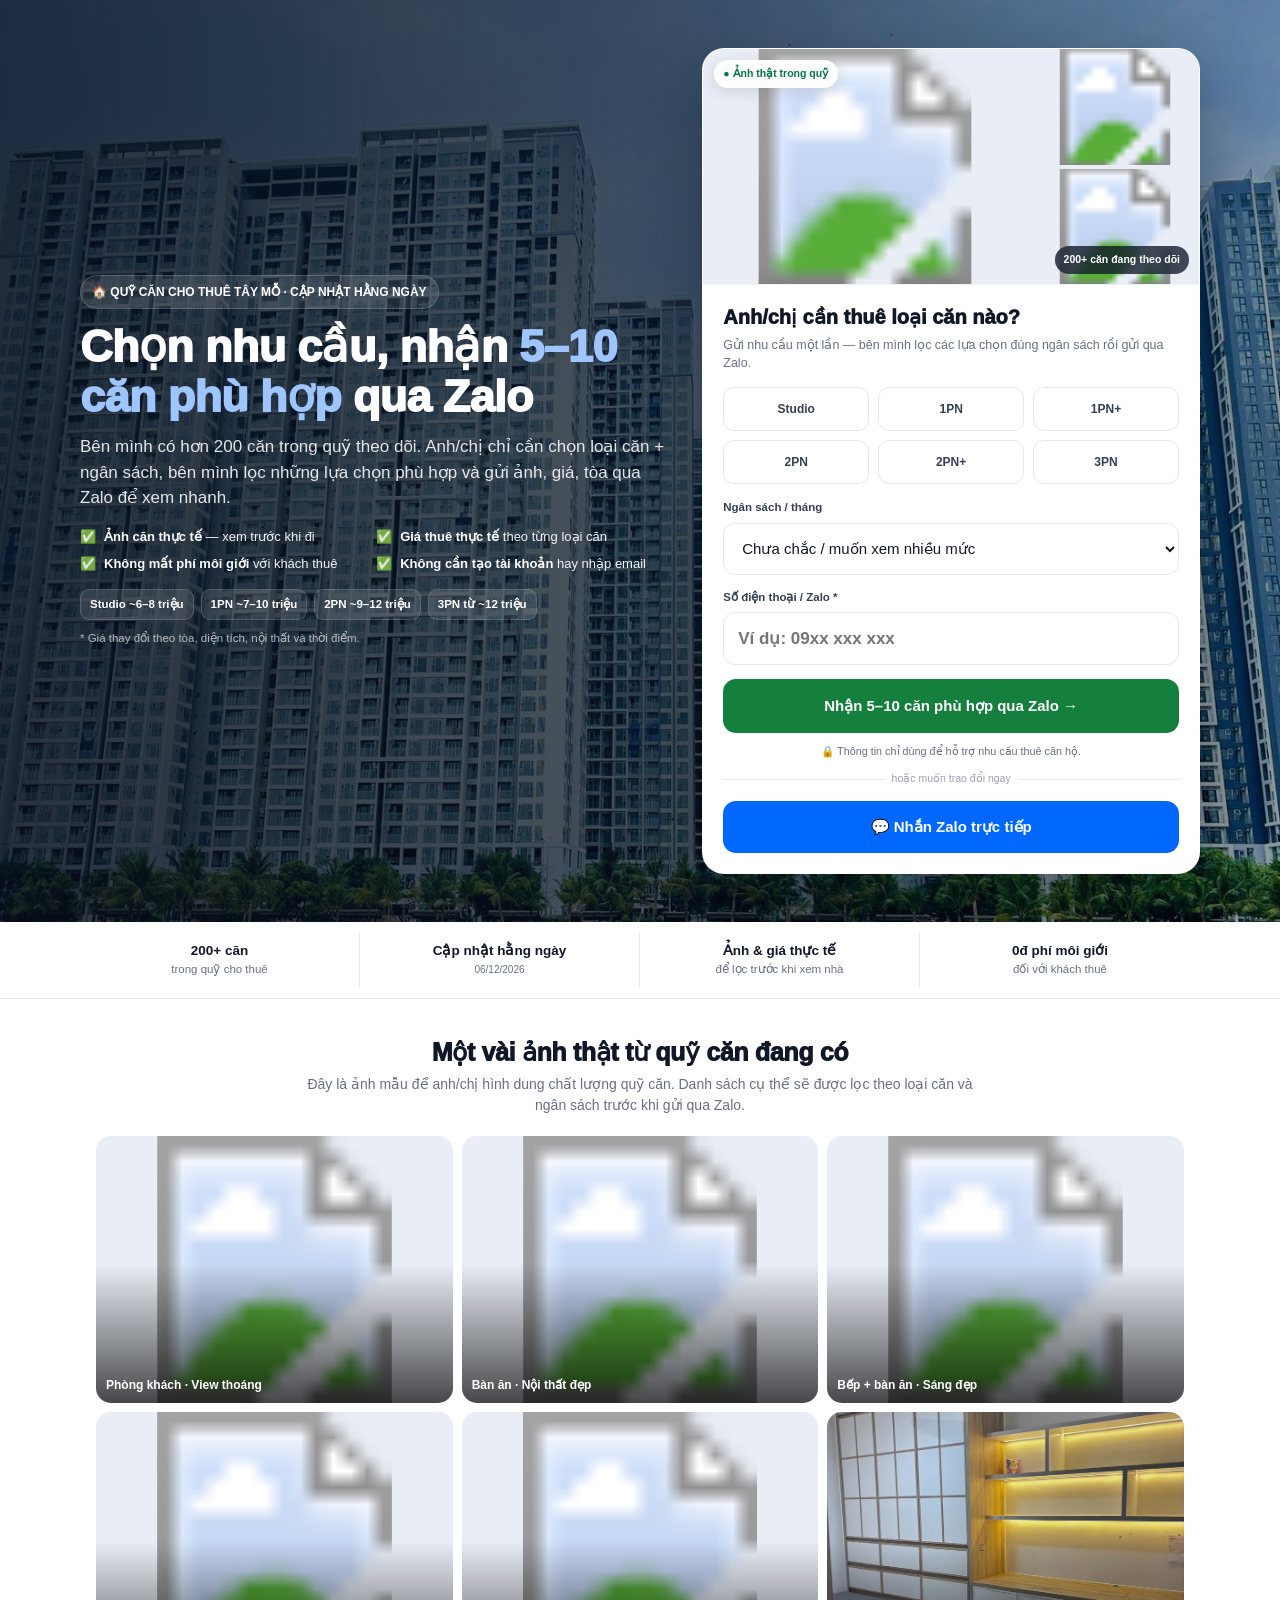
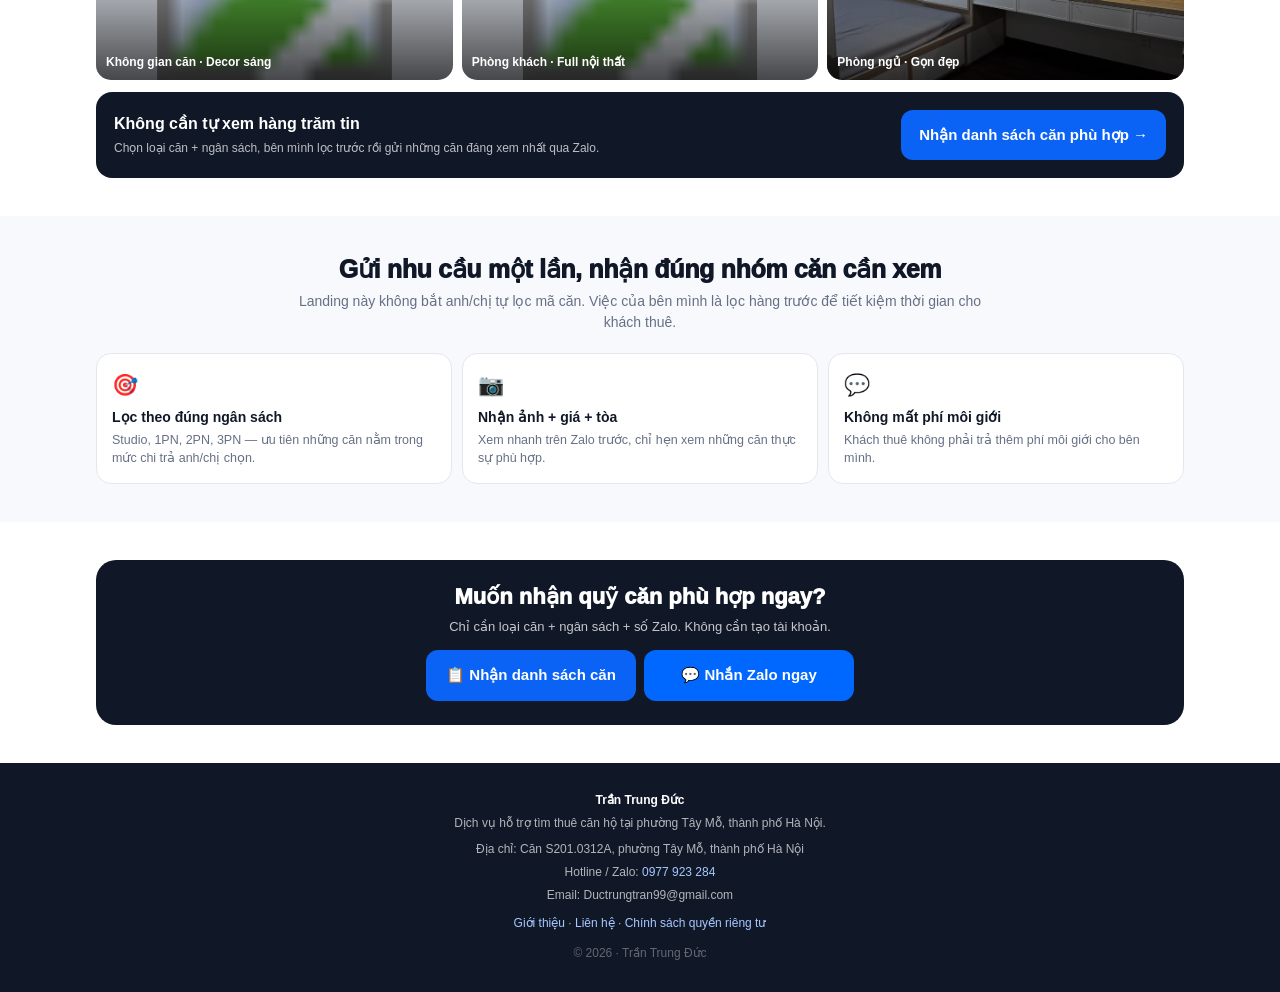
==== commit f2d07b86: "Use sharp individual apartment images instead of compressed sprite" ====
--- a/index.html
+++ b/index.html
@@ -17,7 +17,6 @@
       --primary:#0b63f6;--primary-dark:#084fc6;--zalo:#0068ff;--success:#15803d;
       --dark:#101828;--muted:#667085;--light:#f7f9fc;--border:#e4e7ec;--soft:#eef4ff;
       --radius:18px;--shadow:0 16px 44px rgba(16,24,40,.13);
-      --room-sprite:url('img/can-dep-sprite.webp');
     }
     *{box-sizing:border-box;margin:0;padding:0}
     html{scroll-behavior:smooth}
@@ -46,10 +45,14 @@
 
     .conversion-card{background:#fff;color:var(--dark);border-radius:22px;overflow:hidden;box-shadow:0 20px 62px rgba(0,0,0,.28);border:1px solid rgba(255,255,255,.35)}
     .photo-showcase{display:grid;grid-template-columns:1.45fr .75fr;grid-template-rows:1fr 1fr;gap:4px;height:220px;background:#e9eef6;position:relative}
-    .room-sprite{background-image:var(--room-sprite);background-size:300% 200%;background-repeat:no-repeat;background-color:#e9eef6}
-    .room-sprite.s1{background-position:0% 0%}.room-sprite.s2{background-position:50% 0%}.room-sprite.s3{background-position:100% 0%}
-    .room-sprite.s4{background-position:0% 100%}.room-sprite.s5{background-position:50% 100%}.room-sprite.s6{background-position:100% 100%}
-    .photo-showcase .main{grid-row:1/3}.photo-showcase .room-sprite{width:100%;height:100%;background-size:300% 200%}
+    .room-sprite{background-size:cover;background-position:center;background-repeat:no-repeat;background-color:#e9eef6}
+    .room-sprite.s1{background-image:url('img/can-dep-01.svg?v=3')}
+    .room-sprite.s2{background-image:url('img/can-dep-02.svg?v=3')}
+    .room-sprite.s3{background-image:url('img/can-dep-03.svg?v=3')}
+    .room-sprite.s4{background-image:url('img/can-dep-04.svg?v=3')}
+    .room-sprite.s5{background-image:url('img/can-dep-05.svg?v=3')}
+    .room-sprite.s6{background-image:url('img/phong-ngu-01.webp?v=3')}
+    .photo-showcase .main{grid-row:1/3}.photo-showcase .room-sprite{width:100%;height:100%;background-size:cover;background-position:center}
     .photo-tag{position:absolute;left:11px;top:11px;background:rgba(255,255,255,.96);color:#067647;border-radius:999px;padding:6px 9px;font-size:10.5px;font-weight:900;box-shadow:0 4px 15px rgba(0,0,0,.12)}
     .photo-count{position:absolute;right:10px;bottom:10px;background:rgba(16,24,40,.78);color:#fff;border-radius:999px;padding:6px 9px;font-size:10.5px;font-weight:800;backdrop-filter:blur(4px)}
     .lead-card{position:relative;background:#fff;border-top:1px solid #eef1f5;padding:20px}
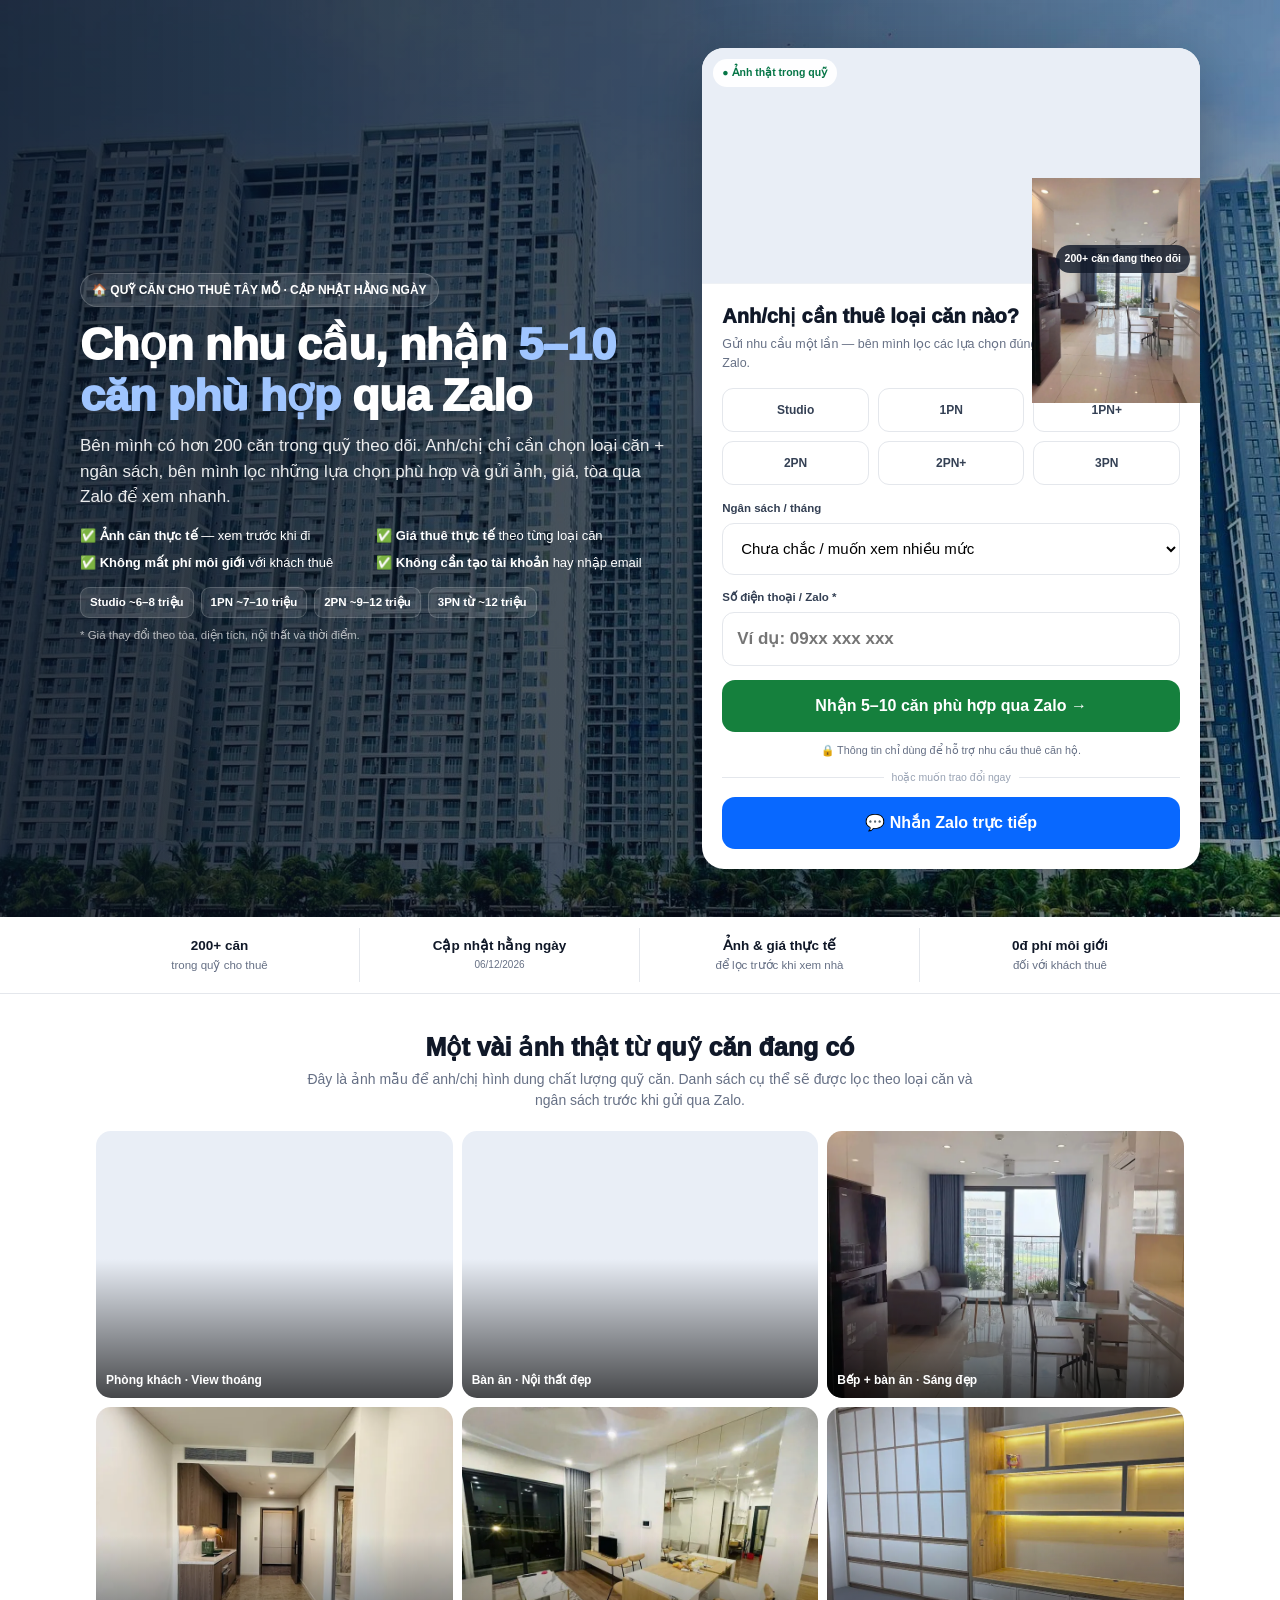
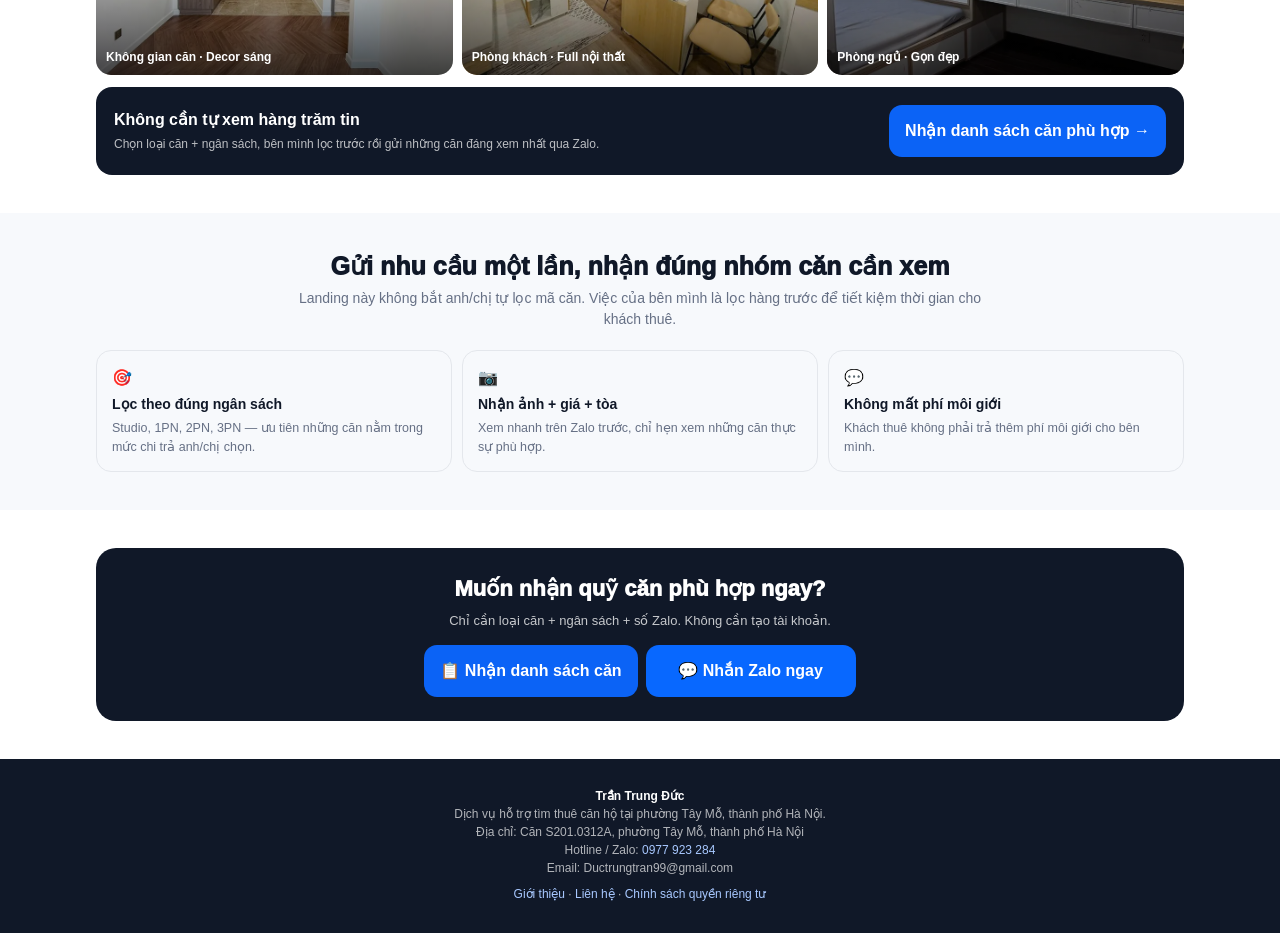
==== commit 0a44b82d: "Fix gallery images with direct verified WebP assets" ====
--- a/index.html
+++ b/index.html
@@ -1,347 +1,26 @@
 <!DOCTYPE html>
 <html lang="vi">
 <head>
-  <meta charset="UTF-8">
-  <meta name="viewport" content="width=device-width, initial-scale=1.0">
-  <title>Thuê căn hộ Tây Mỗ | Nhận quỹ căn phù hợp qua Zalo</title>
-  <meta name="description" content="Quỹ căn hộ cho thuê Tây Mỗ với ảnh thật và giá thuê thực tế. Chọn loại căn, ngân sách và nhận các lựa chọn phù hợp qua Zalo. Khách thuê không mất phí môi giới.">
-  <link rel="canonical" href="https://canhotaymo.com/">
-  <meta property="og:title" content="Thuê căn hộ Tây Mỗ – Nhận quỹ căn phù hợp qua Zalo">
-  <meta property="og:description" content="200+ căn trong quỹ · Ảnh thật · Giá thực tế · Lọc theo ngân sách qua Zalo.">
-  <meta property="og:image" content="https://canhotaymo.com/img/hero-desktop.jpg">
-  <meta property="og:type" content="website">
-  <meta property="og:url" content="https://canhotaymo.com/">
-  <link rel="icon" href="data:image/svg+xml,<svg xmlns='http://www.w3.org/2000/svg' viewBox='0 0 100 100'><text y='.9em' font-size='90'>🏠</text></svg>">
-  <style>
-    :root{
-      --primary:#0b63f6;--primary-dark:#084fc6;--zalo:#0068ff;--success:#15803d;
-      --dark:#101828;--muted:#667085;--light:#f7f9fc;--border:#e4e7ec;--soft:#eef4ff;
-      --radius:18px;--shadow:0 16px 44px rgba(16,24,40,.13);
-    }
-    *{box-sizing:border-box;margin:0;padding:0}
-    html{scroll-behavior:smooth}
-    body{font-family:-apple-system,BlinkMacSystemFont,"Segoe UI",Roboto,"Helvetica Neue",Arial,sans-serif;color:var(--dark);line-height:1.5;background:#fff;-webkit-font-smoothing:antialiased}
-    img{max-width:100%;display:block}a{color:inherit;text-decoration:none}button,input,select{font:inherit}
-    .container{width:100%;max-width:1120px;margin:auto;padding:0 16px}
-    .btn{display:inline-flex;align-items:center;justify-content:center;gap:7px;border:0;border-radius:12px;padding:14px 18px;font-size:15px;font-weight:850;cursor:pointer;transition:.15s ease;text-align:center}
-    .btn:hover{transform:translateY(-1px)}
-    .btn-primary{background:var(--primary);color:#fff}.btn-primary:hover{background:var(--primary-dark)}
-    .btn-zalo{background:var(--zalo);color:#fff}.btn-zalo:hover{background:#0055d7}
-    .btn-success{background:var(--success);color:#fff}.btn-light{background:#fff;color:var(--dark);border:1px solid var(--border)}
-
-    .hero{position:relative;overflow:hidden;background:#0d1728;color:#fff}
-    .hero:before{content:"";position:absolute;inset:0;background:linear-gradient(90deg,rgba(6,13,27,.84) 0%,rgba(6,13,27,.68) 52%,rgba(6,13,27,.38) 100%),url('img/hero-desktop.jpg') center/cover no-repeat}
-    .hero-grid{position:relative;display:grid;grid-template-columns:1fr;gap:24px;padding:30px 0 34px}
-    .eyebrow{display:inline-flex;align-items:center;gap:7px;background:rgba(255,255,255,.11);border:1px solid rgba(255,255,255,.17);border-radius:999px;padding:7px 11px;font-size:12px;font-weight:850;margin-bottom:13px}
-    .hero h1{font-size:32px;line-height:1.12;letter-spacing:-.65px;font-weight:950;margin-bottom:12px;max-width:660px}
-    .hero h1 span{color:#9fc5ff}
-    .hero-sub{font-size:15px;color:rgba(255,255,255,.88);max-width:650px;margin-bottom:16px}
-    .hero-benefits{display:grid;grid-template-columns:1fr;gap:8px;margin-bottom:15px;font-size:13px;color:rgba(255,255,255,.94)}
-    .hero-benefits div{display:flex;gap:8px;align-items:flex-start}
-    .hero-benefits b{color:#fff}
-    .price-chips{display:flex;flex-wrap:wrap;gap:7px;margin-top:13px}
-    .price-chips span{background:rgba(255,255,255,.10);border:1px solid rgba(255,255,255,.15);border-radius:9px;padding:6px 9px;font-size:11.5px;font-weight:800}
-    .hero-note{font-size:11.5px;color:rgba(255,255,255,.68);margin-top:10px}
-
-    .conversion-card{background:#fff;color:var(--dark);border-radius:22px;overflow:hidden;box-shadow:0 20px 62px rgba(0,0,0,.28);border:1px solid rgba(255,255,255,.35)}
-    .photo-showcase{display:grid;grid-template-columns:1.45fr .75fr;grid-template-rows:1fr 1fr;gap:4px;height:220px;background:#e9eef6;position:relative}
-    .room-sprite{background-size:cover;background-position:center;background-repeat:no-repeat;background-color:#e9eef6}
-    .room-sprite.s1{background-image:url('img/can-dep-01.svg?v=3')}
-    .room-sprite.s2{background-image:url('img/can-dep-02.svg?v=3')}
-    .room-sprite.s3{background-image:url('img/can-dep-03.svg?v=3')}
-    .room-sprite.s4{background-image:url('img/can-dep-04.svg?v=3')}
-    .room-sprite.s5{background-image:url('img/can-dep-05.svg?v=3')}
-    .room-sprite.s6{background-image:url('img/phong-ngu-01.webp?v=3')}
-    .photo-showcase .main{grid-row:1/3}.photo-showcase .room-sprite{width:100%;height:100%;background-size:cover;background-position:center}
-    .photo-tag{position:absolute;left:11px;top:11px;background:rgba(255,255,255,.96);color:#067647;border-radius:999px;padding:6px 9px;font-size:10.5px;font-weight:900;box-shadow:0 4px 15px rgba(0,0,0,.12)}
-    .photo-count{position:absolute;right:10px;bottom:10px;background:rgba(16,24,40,.78);color:#fff;border-radius:999px;padding:6px 9px;font-size:10.5px;font-weight:800;backdrop-filter:blur(4px)}
-    .lead-card{position:relative;background:#fff;border-top:1px solid #eef1f5;padding:20px}
-    .lead-card h2{font-size:20px;line-height:1.25;font-weight:950;margin-bottom:6px}
-    .lead-card .desc{font-size:12.5px;color:var(--muted);margin-bottom:15px;line-height:1.45}
-    .quick-types{display:grid;grid-template-columns:repeat(3,1fr);gap:9px;margin-bottom:15px}
-    .type-chip{min-height:44px;border:1.5px solid var(--border);background:#fff;border-radius:11px;padding:10px 5px;font-size:12px;font-weight:850;cursor:pointer;color:#344054}
-    .type-chip.active{border-color:var(--primary);background:#eef4ff;color:var(--primary)}
-    .form-group{margin-bottom:14px}.form-group label{display:block;font-size:11.5px;font-weight:850;margin-bottom:6px;color:#344054}
-    .form-group input,.form-group select{width:100%;min-height:52px;border:1.5px solid var(--border);border-radius:12px;padding:13px 14px;font-size:15px;background:#fff;color:var(--dark)}
-    .form-group input:focus,.form-group select:focus{outline:none;border-color:var(--primary);box-shadow:0 0 0 3px rgba(11,99,246,.09)}
-    .phone-input{font-size:17px!important;font-weight:800}
-    .btn-submit{width:100%;min-height:54px;padding:14px 16px;font-size:15px;border-radius:13px}.btn-submit:disabled{opacity:.65;cursor:not-allowed}
-    .microcopy{text-align:center;color:var(--muted);font-size:10.8px;margin-top:10px}
-    .or{display:flex;align-items:center;gap:8px;color:#98a2b3;font-size:10.5px;margin:12px 0}.or:before,.or:after{content:"";height:1px;background:var(--border);flex:1}
-    .zalo-full{width:100%;min-height:52px;padding:13px;margin-top:2px;border-radius:13px}.form-status{display:none;margin-top:10px;padding:10px;border-radius:10px;text-align:center;font-size:12.5px;font-weight:750}
-
-    .trust{border-bottom:1px solid var(--border);background:#fff}.trust-list{display:grid;grid-template-columns:1fr 1fr;padding:11px 0}
-    .trust-item{text-align:center;padding:8px 7px;font-size:11.5px;color:var(--muted)}.trust-item strong{display:block;color:var(--dark);font-size:13.5px;font-weight:900}.trust-item small{display:block;font-size:10px;margin-top:1px}
-
-    .section{padding:38px 0}.section.alt{background:var(--light)}
-    .section-title{text-align:center;font-size:25px;line-height:1.2;font-weight:950;letter-spacing:-.35px;margin-bottom:7px}
-    .section-sub{text-align:center;color:var(--muted);font-size:14px;max-width:700px;margin:0 auto 20px}
-
-    .gallery{display:grid;grid-template-columns:repeat(2,1fr);gap:9px}
-    .gallery-item{position:relative;border-radius:15px;overflow:hidden;aspect-ratio:4/3;background:#e9eef6;cursor:pointer}
-    .gallery-photo{position:absolute;inset:0;transition:.2s ease}
-    .gallery-item:hover .gallery-photo{transform:scale(1.025)}
-    .gallery-item:after{content:"";position:absolute;inset:auto 0 0;height:52%;background:linear-gradient(transparent,rgba(0,0,0,.70))}
-    .gallery-caption{position:absolute;left:10px;right:10px;bottom:9px;z-index:2;color:#fff;font-size:12px;font-weight:850}
-    .gallery-lock{position:relative;border-radius:16px;overflow:hidden;margin-top:12px;background:#101828;color:#fff;padding:18px;display:flex;gap:14px;align-items:center;justify-content:space-between;flex-direction:column;text-align:center}
-    .gallery-lock strong{font-size:16px}.gallery-lock p{font-size:12px;color:rgba(255,255,255,.72);margin-top:3px}.gallery-lock .btn{width:100%}
-
-    .why-grid{display:grid;grid-template-columns:1fr;gap:10px}
-    .why-card{border:1px solid var(--border);border-radius:15px;padding:15px;background:#fff}.why-icon{font-size:21px;margin-bottom:6px}.why-card h3{font-size:14px;font-weight:900;margin-bottom:3px}.why-card p{font-size:12.5px;color:var(--muted)}
-
-    .cta-box{border-radius:20px;background:#101828;color:#fff;padding:24px;text-align:center}.cta-box h2{font-size:22px;line-height:1.2;font-weight:950;margin-bottom:6px}.cta-box p{font-size:13px;color:rgba(255,255,255,.76);margin-bottom:14px}.cta-actions{display:flex;gap:8px;flex-direction:column}.cta-actions .btn{width:100%}
-
-    footer{background:#101828;color:rgba(255,255,255,.68);padding:28px 0 94px;text-align:center;font-size:12px}footer strong{color:#fff}footer a{color:#a8c8ff}.footer-links{margin-top:10px}
-    .sticky-cta{position:fixed;left:0;right:0;bottom:0;z-index:90;background:#fff;border-top:1px solid var(--border);box-shadow:0 -5px 20px rgba(0,0,0,.08);padding:7px 10px calc(7px + env(safe-area-inset-bottom));display:grid;grid-template-columns:1.35fr .9fr;gap:7px;transition:transform .18s ease,opacity .18s ease}.sticky-cta .btn{min-height:46px;padding:10px 7px;font-size:13px}.sticky-cta.is-hidden{transform:translateY(120%);opacity:0;pointer-events:none}
-
-    @media(min-width:680px){
-      .hero-benefits{grid-template-columns:1fr 1fr}.gallery{grid-template-columns:repeat(3,1fr)}.why-grid{grid-template-columns:repeat(3,1fr)}
-      .gallery-lock{flex-direction:row;text-align:left}.gallery-lock .btn{width:auto;min-width:240px}.cta-actions{flex-direction:row;justify-content:center}.cta-actions .btn{width:auto;min-width:210px}
-    }
-    @media(min-width:860px){
-      .hero-grid{grid-template-columns:1.08fr .92fr;align-items:center;gap:38px;padding:48px 0}.hero h1{font-size:45px}.hero-sub{font-size:17px}.photo-showcase{height:235px}
-      .trust-list{grid-template-columns:repeat(4,1fr)}.trust-item{border-right:1px solid var(--border)}.trust-item:last-child{border-right:0}.sticky-cta{display:none}footer{padding-bottom:30px}
-    }
-    @media(max-width:560px){
-      .hero:before{background:linear-gradient(180deg,rgba(6,13,27,.88) 0%,rgba(6,13,27,.76) 55%,rgba(6,13,27,.55) 100%),url('img/hero-mobile.jpg') center/cover no-repeat}
-      .hero-grid{gap:18px;padding:24px 0 28px}
-      .conversion-card{border-radius:20px;margin-bottom:8px}
-      .photo-showcase{height:158px}
-      .lead-card{padding:20px 18px 22px}
-      .lead-card h2{font-size:19px;margin-bottom:6px}
-      .lead-card .desc{font-size:12.5px;margin-bottom:15px}
-      .quick-types{gap:8px;margin-bottom:16px}
-      .type-chip{min-height:46px;font-size:13px;border-radius:12px}
-      .form-group{margin-bottom:14px}
-      .form-group input,.form-group select{min-height:54px;font-size:16px}
-      .phone-input{font-size:17px!important}
-      .btn-submit{min-height:56px;font-size:15px}
-      .zalo-full{min-height:54px}
-      .photo-tag{left:9px;top:9px;padding:5px 8px;font-size:10px}
-      .photo-count{right:9px;bottom:9px;padding:5px 8px;font-size:10px}
-      .section{padding:32px 0}
-    }
-  </style>
+<meta charset="UTF-8">
+<meta name="viewport" content="width=device-width,initial-scale=1">
+<title>Thuê căn hộ Tây Mỗ | Nhận quỹ căn phù hợp qua Zalo</title>
+<meta name="description" content="Quỹ căn hộ cho thuê Tây Mỗ với ảnh thật và giá thuê thực tế. Chọn loại căn, ngân sách và nhận các lựa chọn phù hợp qua Zalo. Khách thuê không mất phí môi giới.">
+<link rel="canonical" href="https://canhotaymo.com/">
+<meta property="og:title" content="Thuê căn hộ Tây Mỗ – Nhận quỹ căn phù hợp qua Zalo">
+<meta property="og:description" content="200+ căn trong quỹ · Ảnh thật · Giá thực tế · Lọc theo ngân sách qua Zalo.">
+<meta property="og:image" content="https://canhotaymo.com/img/hero-desktop.jpg">
+<meta property="og:type" content="website"><meta property="og:url" content="https://canhotaymo.com/">
+<style>
+:root{--blue:#0b63f6;--zalo:#0868ff;--green:#15803d;--dark:#101828;--muted:#667085;--border:#e4e7ec;--light:#f7f9fc}*{box-sizing:border-box;margin:0;padding:0}html{scroll-behavior:smooth}body{font-family:-apple-system,BlinkMacSystemFont,"Segoe UI",Roboto,Arial,sans-serif;color:var(--dark);line-height:1.5;background:#fff;-webkit-font-smoothing:antialiased}a{color:inherit;text-decoration:none}button,input,select{font:inherit}.container{width:100%;max-width:1120px;margin:auto;padding:0 16px}.btn{display:flex;align-items:center;justify-content:center;border:0;border-radius:13px;min-height:52px;padding:12px 16px;font-weight:850;cursor:pointer;text-align:center}.btn-blue{background:var(--blue);color:#fff}.btn-zalo{background:var(--zalo);color:#fff}.btn-green{background:var(--green);color:#fff}.hero{position:relative;overflow:hidden;background:#0d1728;color:#fff}.hero:before{content:"";position:absolute;inset:0;background:linear-gradient(90deg,rgba(6,13,27,.84),rgba(6,13,27,.67) 52%,rgba(6,13,27,.36)),url('img/hero-desktop.jpg') center/cover no-repeat}.hero-grid{position:relative;display:grid;grid-template-columns:1fr;gap:24px;padding:30px 0 34px}.eyebrow{display:inline-block;background:rgba(255,255,255,.11);border:1px solid rgba(255,255,255,.17);border-radius:999px;padding:7px 11px;font-size:12px;font-weight:850;margin-bottom:13px}.hero h1{font-size:32px;line-height:1.12;letter-spacing:-.7px;font-weight:950;margin-bottom:12px;max-width:670px}.hero h1 span{color:#9fc5ff}.hero-sub{font-size:15px;color:rgba(255,255,255,.9);max-width:650px;margin-bottom:16px}.benefits{display:grid;grid-template-columns:1fr;gap:8px;font-size:13px;margin-bottom:14px}.chips{display:flex;flex-wrap:wrap;gap:7px}.chips span{background:rgba(255,255,255,.1);border:1px solid rgba(255,255,255,.17);border-radius:9px;padding:6px 9px;font-size:11.5px;font-weight:800}.note{font-size:11.5px;color:rgba(255,255,255,.68);margin-top:9px}.card{background:#fff;color:var(--dark);border-radius:22px;overflow:hidden;box-shadow:0 20px 62px rgba(0,0,0,.28)}.showcase{height:220px;display:grid;grid-template-columns:1.45fr .75fr;grid-template-rows:1fr 1fr;gap:4px;position:relative;background:#e9eef6}.showcase .main{grid-row:1/3}.showcase img{width:100%;height:100%;object-fit:cover;display:block}.photo-tag,.photo-count{position:absolute;z-index:2;border-radius:999px;font-weight:900}.photo-tag{left:11px;top:11px;background:rgba(255,255,255,.96);color:#067647;padding:6px 9px;font-size:10.5px}.photo-count{right:10px;bottom:10px;background:rgba(16,24,40,.8);color:#fff;padding:6px 9px;font-size:10.5px}.lead{padding:20px;border-top:1px solid #eef1f5}.lead h2{font-size:20px;line-height:1.25;font-weight:950;margin-bottom:6px}.desc{font-size:12.5px;color:var(--muted);margin-bottom:15px}.types{display:grid;grid-template-columns:repeat(3,1fr);gap:9px;margin-bottom:15px}.type{min-height:44px;border:1.5px solid var(--border);background:#fff;border-radius:11px;font-size:12px;font-weight:850;color:#344054}.type.active{border-color:var(--blue);background:#eef4ff;color:var(--blue)}.group{margin-bottom:14px}.group label{display:block;font-size:11.5px;font-weight:850;margin-bottom:6px;color:#344054}.group input,.group select{width:100%;min-height:52px;border:1.5px solid var(--border);border-radius:12px;padding:13px 14px;font-size:15px;background:#fff}.group input:focus,.group select:focus{outline:none;border-color:var(--blue);box-shadow:0 0 0 3px rgba(11,99,246,.09)}#phone{font-size:17px;font-weight:800}.micro{text-align:center;color:var(--muted);font-size:10.8px;margin-top:10px}.or{display:flex;align-items:center;gap:8px;color:#98a2b3;font-size:10.5px;margin:12px 0}.or:before,.or:after{content:"";height:1px;background:var(--border);flex:1}.status{display:none;margin-top:10px;padding:10px;border-radius:10px;text-align:center;font-size:12.5px;font-weight:750}.trust{border-bottom:1px solid var(--border)}.trust-grid{display:grid;grid-template-columns:1fr 1fr;padding:11px 0}.trust-item{text-align:center;padding:8px 7px;font-size:11.5px;color:var(--muted)}.trust-item strong{display:block;color:var(--dark);font-size:13.5px;font-weight:900}.trust-item small{display:block;font-size:10px}.section{padding:38px 0}.alt{background:var(--light)}.title{text-align:center;font-size:25px;line-height:1.2;font-weight:950;margin-bottom:7px}.sub{text-align:center;color:var(--muted);font-size:14px;max-width:700px;margin:0 auto 20px}.gallery{display:grid;grid-template-columns:repeat(2,1fr);gap:9px}.gallery-item{position:relative;border-radius:15px;overflow:hidden;aspect-ratio:4/3;background:#e9eef6}.gallery-item img{width:100%;height:100%;object-fit:cover;display:block;transition:.2s}.gallery-item:hover img{transform:scale(1.025)}.gallery-item:after{content:"";position:absolute;inset:auto 0 0;height:52%;background:linear-gradient(transparent,rgba(0,0,0,.7))}.cap{position:absolute;left:10px;right:10px;bottom:9px;z-index:2;color:#fff;font-size:12px;font-weight:850}.lock{margin-top:12px;background:#101828;color:#fff;border-radius:16px;padding:18px;display:flex;gap:14px;align-items:center;justify-content:space-between;flex-direction:column;text-align:center}.lock strong{font-size:16px}.lock p{font-size:12px;color:rgba(255,255,255,.72);margin-top:3px}.why{display:grid;grid-template-columns:1fr;gap:10px}.why>div{border:1px solid var(--border);border-radius:15px;padding:15px}.why h3{font-size:14px;font-weight:900;margin:4px 0}.why p{font-size:12.5px;color:var(--muted)}.cta{border-radius:20px;background:#101828;color:#fff;padding:24px;text-align:center}.cta h2{font-size:22px;font-weight:950}.cta p{font-size:13px;color:rgba(255,255,255,.76);margin:6px 0 14px}.cta-actions{display:flex;gap:8px;flex-direction:column}footer{background:#101828;color:rgba(255,255,255,.68);padding:28px 0 94px;text-align:center;font-size:12px}footer strong{color:#fff}footer a{color:#a8c8ff}.sticky{position:fixed;left:0;right:0;bottom:0;z-index:90;background:#fff;border-top:1px solid var(--border);box-shadow:0 -5px 20px rgba(0,0,0,.08);padding:7px 10px calc(7px + env(safe-area-inset-bottom));display:grid;grid-template-columns:1.35fr .9fr;gap:7px;transition:.18s}.sticky .btn{min-height:46px;font-size:13px}.sticky.hide{transform:translateY(120%);opacity:0;pointer-events:none}@media(min-width:680px){.benefits{grid-template-columns:1fr 1fr}.gallery{grid-template-columns:repeat(3,1fr)}.why{grid-template-columns:repeat(3,1fr)}.lock{flex-direction:row;text-align:left}.lock .btn{min-width:240px}.cta-actions{flex-direction:row;justify-content:center}.cta-actions .btn{min-width:210px}}@media(min-width:860px){.hero-grid{grid-template-columns:1.08fr .92fr;align-items:center;gap:38px;padding:48px 0}.hero h1{font-size:45px}.hero-sub{font-size:17px}.showcase{height:235px}.trust-grid{grid-template-columns:repeat(4,1fr)}.trust-item{border-right:1px solid var(--border)}.trust-item:last-child{border:0}.sticky{display:none}footer{padding-bottom:30px}}@media(max-width:560px){.hero:before{background:linear-gradient(180deg,rgba(6,13,27,.88),rgba(6,13,27,.75) 55%,rgba(6,13,27,.54)),url('img/hero-mobile.jpg') center/cover no-repeat}.hero-grid{gap:18px;padding:24px 0 28px}.showcase{height:158px}.lead{padding:20px 18px 22px}.types{gap:8px}.type{min-height:46px;font-size:13px}.group input,.group select{min-height:54px;font-size:16px}.section{padding:32px 0}}
+</style>
 </head>
 <body>
-  <header class="hero">
-    <div class="container hero-grid">
-      <div>
-        <div class="eyebrow">🏠 QUỸ CĂN CHO THUÊ TÂY MỖ · CẬP NHẬT HẰNG NGÀY</div>
-        <h1>Chọn nhu cầu, nhận <span>5–10 căn phù hợp</span> qua Zalo</h1>
-        <p class="hero-sub">Bên mình có hơn 200 căn trong quỹ theo dõi. Anh/chị chỉ cần chọn loại căn + ngân sách, bên mình lọc những lựa chọn phù hợp và gửi ảnh, giá, tòa qua Zalo để xem nhanh.</p>
-        <div class="hero-benefits">
-          <div>✅ <span><b>Ảnh căn thực tế</b> — xem trước khi đi</span></div>
-          <div>✅ <span><b>Giá thuê thực tế</b> theo từng loại căn</span></div>
-          <div>✅ <span><b>Không mất phí môi giới</b> với khách thuê</span></div>
-          <div>✅ <span><b>Không cần tạo tài khoản</b> hay nhập email</span></div>
-        </div>
-        <div class="price-chips">
-          <span>Studio ~6–8 triệu</span><span>1PN ~7–10 triệu</span><span>2PN ~9–12 triệu</span><span>3PN từ ~12 triệu</span>
-        </div>
-        <p class="hero-note">* Giá thay đổi theo tòa, diện tích, nội thất và thời điểm.</p>
-      </div>
-
-      <div class="conversion-card" id="form">
-        <div class="photo-showcase" aria-label="Ảnh căn hộ thực tế trong quỹ">
-          <div class="room-sprite s1 main" role="img" aria-label="Phòng khách sáng, view ban công"></div>
-          <div class="room-sprite s2" role="img" aria-label="Khu bàn ăn decor hiện đại"></div>
-          <div class="room-sprite s3" role="img" aria-label="Khu bếp và bàn ăn sáng đẹp"></div>
-          <span class="photo-tag">● Ảnh thật trong quỹ</span>
-          <span class="photo-count">200+ căn đang theo dõi</span>
-        </div>
-        <div class="lead-card">
-          <h2>Anh/chị cần thuê loại căn nào?</h2>
-          <p class="desc">Gửi nhu cầu một lần — bên mình lọc các lựa chọn đúng ngân sách rồi gửi qua Zalo.</p>
-          <form id="leadForm" novalidate>
-            <input type="text" name="website" id="website" tabindex="-1" autocomplete="off" aria-hidden="true" style="position:absolute;left:-9999px;opacity:0;height:0;width:0;">
-            <input type="hidden" id="type" name="type" value="">
-            <input type="hidden" name="source" value="Google Ads Landing Page V2.1">
-            <input type="hidden" name="form_location" value="hero">
-            <input type="hidden" name="gclid" id="gclid"><input type="hidden" name="gbraid" id="gbraid"><input type="hidden" name="wbraid" id="wbraid">
-            <input type="hidden" name="utm_source" id="utm_source"><input type="hidden" name="utm_medium" id="utm_medium"><input type="hidden" name="utm_campaign" id="utm_campaign"><input type="hidden" name="utm_term" id="utm_term"><input type="hidden" name="utm_content" id="utm_content">
-            <input type="hidden" name="page_url" id="page_url"><input type="hidden" name="referrer" id="referrer"><input type="hidden" name="user_agent" id="user_agent">
-
-            <div class="quick-types" aria-label="Chọn loại căn">
-              <button type="button" class="type-chip" data-type="Studio">Studio</button>
-              <button type="button" class="type-chip" data-type="1PN">1PN</button>
-              <button type="button" class="type-chip" data-type="1PN+">1PN+</button>
-              <button type="button" class="type-chip" data-type="2PN">2PN</button>
-              <button type="button" class="type-chip" data-type="2PN+">2PN+</button>
-              <button type="button" class="type-chip" data-type="3PN">3PN</button>
-            </div>
-            <div class="form-group">
-              <label for="budget">Ngân sách / tháng</label>
-              <select id="budget" name="budget">
-                <option value="">Chưa chắc / muốn xem nhiều mức</option>
-                <option value="Dưới 7 triệu">Dưới 7 triệu</option><option value="7-10 triệu">7 – 10 triệu</option><option value="10-12 triệu">10 – 12 triệu</option><option value="12-15 triệu">12 – 15 triệu</option><option value="Trên 15 triệu">Trên 15 triệu</option>
-              </select>
-            </div>
-            <div class="form-group">
-              <label for="phone">Số điện thoại / Zalo *</label>
-              <input class="phone-input" type="tel" id="phone" name="phone" inputmode="numeric" autocomplete="tel" placeholder="Ví dụ: 09xx xxx xxx" required pattern="[0-9 ]{9,14}">
-            </div>
-            <button type="submit" class="btn btn-success btn-submit" id="submitBtn">Nhận 5–10 căn phù hợp qua Zalo →</button>
-            <p class="microcopy">🔒 Thông tin chỉ dùng để hỗ trợ nhu cầu thuê căn hộ.</p>
-            <div class="or">hoặc muốn trao đổi ngay</div>
-            <a class="btn btn-zalo zalo-full track-zalo" href="https://zalo.me/0977923284" target="_blank" rel="noopener">💬 Nhắn Zalo trực tiếp</a>
-            <div id="formStatus" class="form-status"></div>
-          </form>
-        </div>
-      </div>
-    </div>
-  </header>
-
-  <section class="trust">
-    <div class="container trust-list">
-      <div class="trust-item"><strong>200+ căn</strong>trong quỹ cho thuê</div>
-      <div class="trust-item"><strong>Cập nhật hằng ngày</strong><small class="js-today">Hôm nay</small></div>
-      <div class="trust-item"><strong>Ảnh & giá thực tế</strong>để lọc trước khi xem nhà</div>
-      <div class="trust-item"><strong>0đ phí môi giới</strong>đối với khách thuê</div>
-    </div>
-  </section>
-
-  <main>
-    <section class="section" id="anh-thuc-te">
-      <div class="container">
-        <h2 class="section-title">Một vài ảnh thật từ quỹ căn đang có</h2>
-        <p class="section-sub">Đây là ảnh mẫu để anh/chị hình dung chất lượng quỹ căn. Danh sách cụ thể sẽ được lọc theo loại căn và ngân sách trước khi gửi qua Zalo.</p>
-        <div class="gallery">
-          <a href="#form" class="gallery-item track-gallery"><div class="gallery-photo room-sprite s1" role="img" aria-label="Phòng khách sáng, view ban công"></div><div class="gallery-caption">Phòng khách · View thoáng</div></a>
-          <a href="#form" class="gallery-item track-gallery"><div class="gallery-photo room-sprite s2" role="img" aria-label="Khu bàn ăn decor trắng hiện đại"></div><div class="gallery-caption">Bàn ăn · Nội thất đẹp</div></a>
-          <a href="#form" class="gallery-item track-gallery"><div class="gallery-photo room-sprite s3" role="img" aria-label="Khu bếp và bàn ăn hiện đại"></div><div class="gallery-caption">Bếp + bàn ăn · Sáng đẹp</div></a>
-          <a href="#form" class="gallery-item track-gallery"><div class="gallery-photo room-sprite s4" role="img" aria-label="Không gian căn hộ với sofa và giường"></div><div class="gallery-caption">Không gian căn · Decor sáng</div></a>
-          <a href="#form" class="gallery-item track-gallery"><div class="gallery-photo room-sprite s5" role="img" aria-label="Phòng khách sofa và tivi full nội thất"></div><div class="gallery-caption">Phòng khách · Full nội thất</div></a>
-          <a href="#form" class="gallery-item track-gallery"><div class="gallery-photo room-sprite s6" role="img" aria-label="Phòng ngủ nội thất gỗ ấm áp"></div><div class="gallery-caption">Phòng ngủ · Gọn đẹp</div></a>
-        </div>
-        <div class="gallery-lock">
-          <div><strong>Không cần tự xem hàng trăm tin</strong><p>Chọn loại căn + ngân sách, bên mình lọc trước rồi gửi những căn đáng xem nhất qua Zalo.</p></div>
-          <a href="#form" class="btn btn-primary track-lead-cta">Nhận danh sách căn phù hợp →</a>
-        </div>
-      </div>
-    </section>
-
-    <section class="section alt">
-      <div class="container">
-        <h2 class="section-title">Gửi nhu cầu một lần, nhận đúng nhóm căn cần xem</h2>
-        <p class="section-sub">Landing này không bắt anh/chị tự lọc mã căn. Việc của bên mình là lọc hàng trước để tiết kiệm thời gian cho khách thuê.</p>
-        <div class="why-grid">
-          <div class="why-card"><div class="why-icon">🎯</div><h3>Lọc theo đúng ngân sách</h3><p>Studio, 1PN, 2PN, 3PN — ưu tiên những căn nằm trong mức chi trả anh/chị chọn.</p></div>
-          <div class="why-card"><div class="why-icon">📷</div><h3>Nhận ảnh + giá + tòa</h3><p>Xem nhanh trên Zalo trước, chỉ hẹn xem những căn thực sự phù hợp.</p></div>
-          <div class="why-card"><div class="why-icon">💬</div><h3>Không mất phí môi giới</h3><p>Khách thuê không phải trả thêm phí môi giới cho bên mình.</p></div>
-        </div>
-      </div>
-    </section>
-
-    <section class="section">
-      <div class="container">
-        <div class="cta-box">
-          <h2>Muốn nhận quỹ căn phù hợp ngay?</h2>
-          <p>Chỉ cần loại căn + ngân sách + số Zalo. Không cần tạo tài khoản.</p>
-          <div class="cta-actions">
-            <a href="#form" class="btn btn-primary track-lead-cta">📋 Nhận danh sách căn</a>
-            <a href="https://zalo.me/0977923284" target="_blank" rel="noopener" class="btn btn-zalo track-zalo">💬 Nhắn Zalo ngay</a>
-          </div>
-        </div>
-      </div>
-    </section>
-  </main>
-
-  <footer>
-    <div class="container">
-      <p><strong>Trần Trung Đức</strong></p>
-      <p style="margin-top:5px">Dịch vụ hỗ trợ tìm thuê căn hộ tại phường Tây Mỗ, thành phố Hà Nội.</p>
-      <p style="margin-top:8px">Địa chỉ: Căn S201.0312A, phường Tây Mỗ, thành phố Hà Nội</p>
-      <p style="margin-top:5px">Hotline / Zalo: <a class="track-zalo" href="https://zalo.me/0977923284" target="_blank" rel="noopener">0977 923 284</a></p>
-      <p style="margin-top:5px">Email: Ductrungtran99@gmail.com</p>
-      <div class="footer-links"><a href="/gioi-thieu/">Giới thiệu</a> · <a href="/lien-he/">Liên hệ</a> · <a href="/chinh-sach-quyen-rieng-tu.html">Chính sách quyền riêng tư</a></div>
-      <p style="margin-top:12px;opacity:.5">© 2026 · Trần Trung Đức</p>
-    </div>
-  </footer>
-
-  <div class="sticky-cta">
-    <a href="#form" class="btn btn-primary track-lead-cta">📋 Nhận căn phù hợp</a>
-    <a href="https://zalo.me/0977923284" target="_blank" rel="noopener" class="btn btn-zalo track-zalo">💬 Zalo</a>
-  </div>
-
-  <script>
-    const form = document.getElementById('leadForm');
-    const stickyCta = document.querySelector('.sticky-cta');
-    const conversionCard = document.querySelector('.conversion-card');
-    if (stickyCta && conversionCard && 'IntersectionObserver' in window) {
-      const stickyObserver = new IntersectionObserver(([entry]) => {
-        stickyCta.classList.toggle('is-hidden', entry.isIntersecting);
-      }, { threshold: 0.18 });
-      stickyObserver.observe(conversionCard);
-    }
-    const status = document.getElementById('formStatus');
-    const submitBtn = document.getElementById('submitBtn');
-    const typeInput = document.getElementById('type');
-    const phoneInput = document.getElementById('phone');
-    const chips = [...document.querySelectorAll('.type-chip')];
-
-    function track(name, params={}){
-      if (typeof window.gtag === 'function') window.gtag('event', name, params);
-    }
-    function selectType(type){
-      typeInput.value = type || '';
-      chips.forEach(c => c.classList.toggle('active', c.dataset.type === type));
-    }
-    chips.forEach(chip => chip.addEventListener('click', () => {
-      selectType(chip.dataset.type);
-      track('type_select',{type:chip.dataset.type});
-    }));
-
-    const today = new Date();
-    const todayText = `${String(today.getDate()).padStart(2,'0')}/${String(today.getMonth()+1).padStart(2,'0')}/${today.getFullYear()}`;
-    document.querySelectorAll('.js-today').forEach(el => el.textContent = todayText);
-
-    document.querySelectorAll('.track-zalo').forEach(a => a.addEventListener('click', () => track('zalo_click',{location:'landing_v21'})));
-    document.querySelectorAll('.track-lead-cta').forEach(a => a.addEventListener('click', () => track('lead_cta_click',{location:'landing_v21'})));
-    document.querySelectorAll('.track-gallery').forEach(a => a.addEventListener('click', () => track('gallery_to_form_click')));
-
-    phoneInput.addEventListener('input', () => {
-      phoneInput.value = phoneInput.value.replace(/[^0-9 ]/g,'').slice(0,14);
-    });
-
-    const GOOGLE_SHEETS_ENDPOINT = 'https://script.google.com/macros/s/AKfycbxnhNIFQnwKlsXNGtohOHOx_JxMeYfNnEJGAUq-xumXNJOm2hssIVRnzHuIdTgOz7lX/exec';
-    const params = new URLSearchParams(window.location.search);
-    const trackingKeys = ['gclid','gbraid','wbraid','utm_source','utm_medium','utm_campaign','utm_term','utm_content'];
-    trackingKeys.forEach(key => {
-      const el = document.getElementById(key);
-      const incoming = params.get(key);
-      if (incoming) localStorage.setItem('lead_' + key, incoming);
-      if (el) el.value = incoming || localStorage.getItem('lead_' + key) || '';
-    });
-    document.getElementById('page_url').value = window.location.href;
-    document.getElementById('referrer').value = document.referrer || '';
-    document.getElementById('user_agent').value = navigator.userAgent || '';
-
-    form.addEventListener('submit', async function(e){
-      e.preventDefault();
-      if(document.getElementById('website').value) return;
-      const phone = phoneInput.value.replace(/\s+/g,'');
-      if(!/^[0-9]{9,11}$/.test(phone)){
-        status.style.display = 'block';status.style.background = '#fff2f0';status.style.color = '#b42318';
-        status.textContent = 'Vui lòng nhập đúng số điện thoại/Zalo (9–11 số).';phoneInput.focus();return;
-      }
-      const originalLabel = submitBtn.textContent;
-      submitBtn.disabled = true;submitBtn.textContent = 'Đang gửi nhu cầu...';status.style.display = 'none';
-      try{
-        const data = new URLSearchParams(new FormData(form));
-        data.set('phone', phone);data.set('submitted_at_client', new Date().toISOString());
-        await fetch(GOOGLE_SHEETS_ENDPOINT,{method:'POST',mode:'no-cors',headers:{'Content-Type':'application/x-www-form-urlencoded;charset=UTF-8'},body:data.toString()});
-        track('generate_lead',{method:'form',destination:'google_sheet',type:typeInput.value || 'unspecified'});
-        status.style.display = 'block';status.style.background = '#ecfdf3';status.style.color = '#067647';
-        status.textContent = '✅ Đã nhận nhu cầu. Bên mình sẽ lọc căn phù hợp và gửi qua Zalo sớm nhất.';
-        phoneInput.value = '';document.getElementById('budget').selectedIndex = 0;selectType('');submitBtn.textContent = 'Đã gửi thành công ✓';
-        setTimeout(() => { submitBtn.disabled = false;submitBtn.textContent = originalLabel; }, 3000);
-      }catch(err){
-        status.style.display = 'block';status.style.background = '#fff2f0';status.style.color = '#b42318';
-        status.innerHTML = 'Không gửi được form. Anh/chị có thể <a href="https://zalo.me/0977923284" target="_blank" rel="noopener" style="text-decoration:underline;font-weight:900">nhắn Zalo trực tiếp tại đây</a>.';
-        submitBtn.disabled = false;submitBtn.textContent = originalLabel;
-      }
-    });
-  </script>
-</body>
-</html>
+<header class="hero"><div class="container hero-grid"><div><div class="eyebrow">🏠 QUỸ CĂN CHO THUÊ TÂY MỖ · CẬP NHẬT HẰNG NGÀY</div><h1>Chọn nhu cầu, nhận <span>5–10 căn phù hợp</span> qua Zalo</h1><p class="hero-sub">Bên mình có hơn 200 căn trong quỹ theo dõi. Anh/chị chỉ cần chọn loại căn + ngân sách, bên mình lọc những lựa chọn phù hợp và gửi ảnh, giá, tòa qua Zalo để xem nhanh.</p><div class="benefits"><div>✅ <b>Ảnh căn thực tế</b> — xem trước khi đi</div><div>✅ <b>Giá thuê thực tế</b> theo từng loại căn</div><div>✅ <b>Không mất phí môi giới</b> với khách thuê</div><div>✅ <b>Không cần tạo tài khoản</b> hay nhập email</div></div><div class="chips"><span>Studio ~6–8 triệu</span><span>1PN ~7–10 triệu</span><span>2PN ~9–12 triệu</span><span>3PN từ ~12 triệu</span></div><p class="note">* Giá thay đổi theo tòa, diện tích, nội thất và thời điểm.</p></div>
+<div class="card" id="form"><div class="showcase" aria-label="Ảnh căn hộ thực tế"><div class="main"><img src="img/can-dep-01-new.webp?v=5" alt="Căn hộ nội thất đẹp" width="600" height="450"></div><div><img src="img/can-dep-02-new.webp?v=5" alt="Căn hộ sáng đẹp" width="600" height="450"></div><div><img src="img/phong-khach-01.webp?v=5" alt="Phòng khách căn hộ" width="600" height="450"></div><span class="photo-tag">● Ảnh thật trong quỹ</span><span class="photo-count">200+ căn đang theo dõi</span></div><div class="lead"><h2>Anh/chị cần thuê loại căn nào?</h2><p class="desc">Gửi nhu cầu một lần — bên mình lọc các lựa chọn đúng ngân sách rồi gửi qua Zalo.</p><form id="leadForm" novalidate><input type="text" id="website" name="website" tabindex="-1" autocomplete="off" style="position:absolute;left:-9999px;opacity:0"><input type="hidden" id="type" name="type"><input type="hidden" name="source" value="Google Ads Landing Page V2.1"><input type="hidden" name="form_location" value="hero"><input type="hidden" id="gclid" name="gclid"><input type="hidden" id="gbraid" name="gbraid"><input type="hidden" id="wbraid" name="wbraid"><input type="hidden" id="utm_source" name="utm_source"><input type="hidden" id="utm_medium" name="utm_medium"><input type="hidden" id="utm_campaign" name="utm_campaign"><input type="hidden" id="utm_term" name="utm_term"><input type="hidden" id="utm_content" name="utm_content"><input type="hidden" id="page_url" name="page_url"><input type="hidden" id="referrer" name="referrer"><input type="hidden" id="user_agent" name="user_agent"><div class="types"><button type="button" class="type" data-type="Studio">Studio</button><button type="button" class="type" data-type="1PN">1PN</button><button type="button" class="type" data-type="1PN+">1PN+</button><button type="button" class="type" data-type="2PN">2PN</button><button type="button" class="type" data-type="2PN+">2PN+</button><button type="button" class="type" data-type="3PN">3PN</button></div><div class="group"><label for="budget">Ngân sách / tháng</label><select id="budget" name="budget"><option value="">Chưa chắc / muốn xem nhiều mức</option><option>Dưới 7 triệu</option><option>7-10 triệu</option><option>10-12 triệu</option><option>12-15 triệu</option><option>Trên 15 triệu</option></select></div><div class="group"><label for="phone">Số điện thoại / Zalo *</label><input type="tel" id="phone" name="phone" inputmode="numeric" autocomplete="tel" placeholder="Ví dụ: 09xx xxx xxx" required></div><button class="btn btn-green" id="submitBtn" type="submit" style="width:100%">Nhận 5–10 căn phù hợp qua Zalo →</button><p class="micro">🔒 Thông tin chỉ dùng để hỗ trợ nhu cầu thuê căn hộ.</p><div class="or">hoặc muốn trao đổi ngay</div><a class="btn btn-zalo track-zalo" href="https://zalo.me/0977923284" target="_blank" rel="noopener">💬 Nhắn Zalo trực tiếp</a><div id="formStatus" class="status"></div></form></div></div></div></header>
+<section class="trust"><div class="container trust-grid"><div class="trust-item"><strong>200+ căn</strong>trong quỹ cho thuê</div><div class="trust-item"><strong>Cập nhật hằng ngày</strong><small class="js-today">Hôm nay</small></div><div class="trust-item"><strong>Ảnh & giá thực tế</strong>để lọc trước khi xem nhà</div><div class="trust-item"><strong>0đ phí môi giới</strong>đối với khách thuê</div></div></section>
+<main><section class="section" id="anh-thuc-te"><div class="container"><h2 class="title">Một vài ảnh thật từ quỹ căn đang có</h2><p class="sub">Đây là ảnh mẫu để anh/chị hình dung chất lượng quỹ căn. Danh sách cụ thể sẽ được lọc theo loại căn và ngân sách trước khi gửi qua Zalo.</p><div class="gallery"><a href="#form" class="gallery-item track-gallery"><img src="img/can-dep-01-new.webp?v=5" alt="Phòng khách view thoáng" loading="lazy"><span class="cap">Phòng khách · View thoáng</span></a><a href="#form" class="gallery-item track-gallery"><img src="img/can-dep-02-new.webp?v=5" alt="Bàn ăn nội thất đẹp" loading="lazy"><span class="cap">Bàn ăn · Nội thất đẹp</span></a><a href="#form" class="gallery-item track-gallery"><img src="img/phong-khach-01.webp?v=5" alt="Bếp và bàn ăn" loading="lazy"><span class="cap">Bếp + bàn ăn · Sáng đẹp</span></a><a href="#form" class="gallery-item track-gallery"><img src="img/can-1pn-01.webp?v=5" alt="Không gian căn hộ" loading="lazy"><span class="cap">Không gian căn · Decor sáng</span></a><a href="#form" class="gallery-item track-gallery"><img src="img/phong-khach-02.webp?v=5" alt="Phòng khách full nội thất" loading="lazy"><span class="cap">Phòng khách · Full nội thất</span></a><a href="#form" class="gallery-item track-gallery"><img src="img/phong-ngu-01.webp?v=5" alt="Phòng ngủ" loading="lazy"><span class="cap">Phòng ngủ · Gọn đẹp</span></a></div><div class="lock"><div><strong>Không cần tự xem hàng trăm tin</strong><p>Chọn loại căn + ngân sách, bên mình lọc trước rồi gửi những căn đáng xem nhất qua Zalo.</p></div><a href="#form" class="btn btn-blue track-lead-cta">Nhận danh sách căn phù hợp →</a></div></div></section>
+<section class="section alt"><div class="container"><h2 class="title">Gửi nhu cầu một lần, nhận đúng nhóm căn cần xem</h2><p class="sub">Landing này không bắt anh/chị tự lọc mã căn. Việc của bên mình là lọc hàng trước để tiết kiệm thời gian cho khách thuê.</p><div class="why"><div>🎯<h3>Lọc theo đúng ngân sách</h3><p>Studio, 1PN, 2PN, 3PN — ưu tiên những căn nằm trong mức chi trả anh/chị chọn.</p></div><div>📷<h3>Nhận ảnh + giá + tòa</h3><p>Xem nhanh trên Zalo trước, chỉ hẹn xem những căn thực sự phù hợp.</p></div><div>💬<h3>Không mất phí môi giới</h3><p>Khách thuê không phải trả thêm phí môi giới cho bên mình.</p></div></div></div></section><section class="section"><div class="container"><div class="cta"><h2>Muốn nhận quỹ căn phù hợp ngay?</h2><p>Chỉ cần loại căn + ngân sách + số Zalo. Không cần tạo tài khoản.</p><div class="cta-actions"><a href="#form" class="btn btn-blue track-lead-cta">📋 Nhận danh sách căn</a><a href="https://zalo.me/0977923284" target="_blank" rel="noopener" class="btn btn-zalo track-zalo">💬 Nhắn Zalo ngay</a></div></div></div></section></main>
+<footer><div class="container"><p><strong>Trần Trung Đức</strong></p><p>Dịch vụ hỗ trợ tìm thuê căn hộ tại phường Tây Mỗ, thành phố Hà Nội.</p><p>Địa chỉ: Căn S201.0312A, phường Tây Mỗ, thành phố Hà Nội</p><p>Hotline / Zalo: <a href="https://zalo.me/0977923284" target="_blank">0977 923 284</a></p><p>Email: Ductrungtran99@gmail.com</p><p style="margin-top:8px"><a href="/gioi-thieu/">Giới thiệu</a> · <a href="/lien-he/">Liên hệ</a> · <a href="/chinh-sach-quyen-rieng-tu.html">Chính sách quyền riêng tư</a></p></div></footer><div class="sticky"><a href="#form" class="btn btn-blue track-lead-cta">📋 Nhận căn phù hợp</a><a href="https://zalo.me/0977923284" target="_blank" class="btn btn-zalo track-zalo">💬 Zalo</a></div>
+<script>
+const form=document.getElementById('leadForm'),sticky=document.querySelector('.sticky'),card=document.querySelector('.card'),statusEl=document.getElementById('formStatus'),submitBtn=document.getElementById('submitBtn'),typeInput=document.getElementById('type'),phone=document.getElementById('phone'),types=[...document.querySelectorAll('.type')];if(sticky&&card&&'IntersectionObserver'in window)new IntersectionObserver(([e])=>sticky.classList.toggle('hide',e.isIntersecting),{threshold:.18}).observe(card);function track(n,p={}){if(typeof window.gtag==='function')window.gtag('event',n,p)}function setType(t){typeInput.value=t||'';types.forEach(x=>x.classList.toggle('active',x.dataset.type===t))}types.forEach(x=>x.onclick=()=>{setType(x.dataset.type);track('type_select',{type:x.dataset.type})});const d=new Date(),today=`${String(d.getDate()).padStart(2,'0')}/${String(d.getMonth()+1).padStart(2,'0')}/${d.getFullYear()}`;document.querySelectorAll('.js-today').forEach(x=>x.textContent=today);document.querySelectorAll('.track-zalo').forEach(x=>x.onclick=()=>track('zalo_click',{location:'landing_v21'}));document.querySelectorAll('.track-lead-cta').forEach(x=>x.onclick=()=>track('lead_cta_click',{location:'landing_v21'}));document.querySelectorAll('.track-gallery').forEach(x=>x.onclick=()=>track('gallery_to_form_click'));phone.oninput=()=>phone.value=phone.value.replace(/[^0-9 ]/g,'').slice(0,14);const ENDPOINT='https://script.google.com/macros/s/AKfycbxnhNIFQnwKlsXNGtohOHOx_JxMeYfNnEJGAUq-xumXNJOm2hssIVRnzHuIdTgOz7lX/exec',params=new URLSearchParams(location.search),keys=['gclid','gbraid','wbraid','utm_source','utm_medium','utm_campaign','utm_term','utm_content'];keys.forEach(k=>{const e=document.getElementById(k),v=params.get(k);if(v)localStorage.setItem('lead_'+k,v);e.value=v||localStorage.getItem('lead_'+k)||''});document.getElementById('page_url').value=location.href;document.getElementById('referrer').value=document.referrer||'';document.getElementById('user_agent').value=navigator.userAgent||'';form.onsubmit=async e=>{e.preventDefault();if(document.getElementById('website').value)return;const p=phone.value.replace(/\s+/g,'');if(!/^[0-9]{9,11}$/.test(p)){statusEl.style.display='block';statusEl.style.background='#fff2f0';statusEl.style.color='#b42318';statusEl.textContent='Vui lòng nhập đúng số điện thoại/Zalo (9–11 số).';phone.focus();return}const old=submitBtn.textContent;submitBtn.disabled=true;submitBtn.textContent='Đang gửi nhu cầu...';statusEl.style.display='none';try{const data=new URLSearchParams(new FormData(form));data.set('phone',p);data.set('submitted_at_client',new Date().toISOString());await fetch(ENDPOINT,{method:'POST',mode:'no-cors',headers:{'Content-Type':'application/x-www-form-urlencoded;charset=UTF-8'},body:data.toString()});track('generate_lead',{method:'form',destination:'google_sheet',type:typeInput.value||'unspecified'});statusEl.style.display='block';statusEl.style.background='#ecfdf3';statusEl.style.color='#067647';statusEl.textContent='✅ Đã nhận nhu cầu. Bên mình sẽ lọc căn phù hợp và gửi qua Zalo sớm nhất.';phone.value='';document.getElementById('budget').selectedIndex=0;setType('');submitBtn.textContent='Đã gửi thành công ✓';setTimeout(()=>{submitBtn.disabled=false;submitBtn.textContent=old},3000)}catch(err){statusEl.style.display='block';statusEl.style.background='#fff2f0';statusEl.style.color='#b42318';statusEl.innerHTML='Không gửi được form. Anh/chị có thể <a href="https://zalo.me/0977923284" target="_blank" style="text-decoration:underline;font-weight:900">nhắn Zalo trực tiếp tại đây</a>.';submitBtn.disabled=false;submitBtn.textContent=old}};
+</script></body></html>
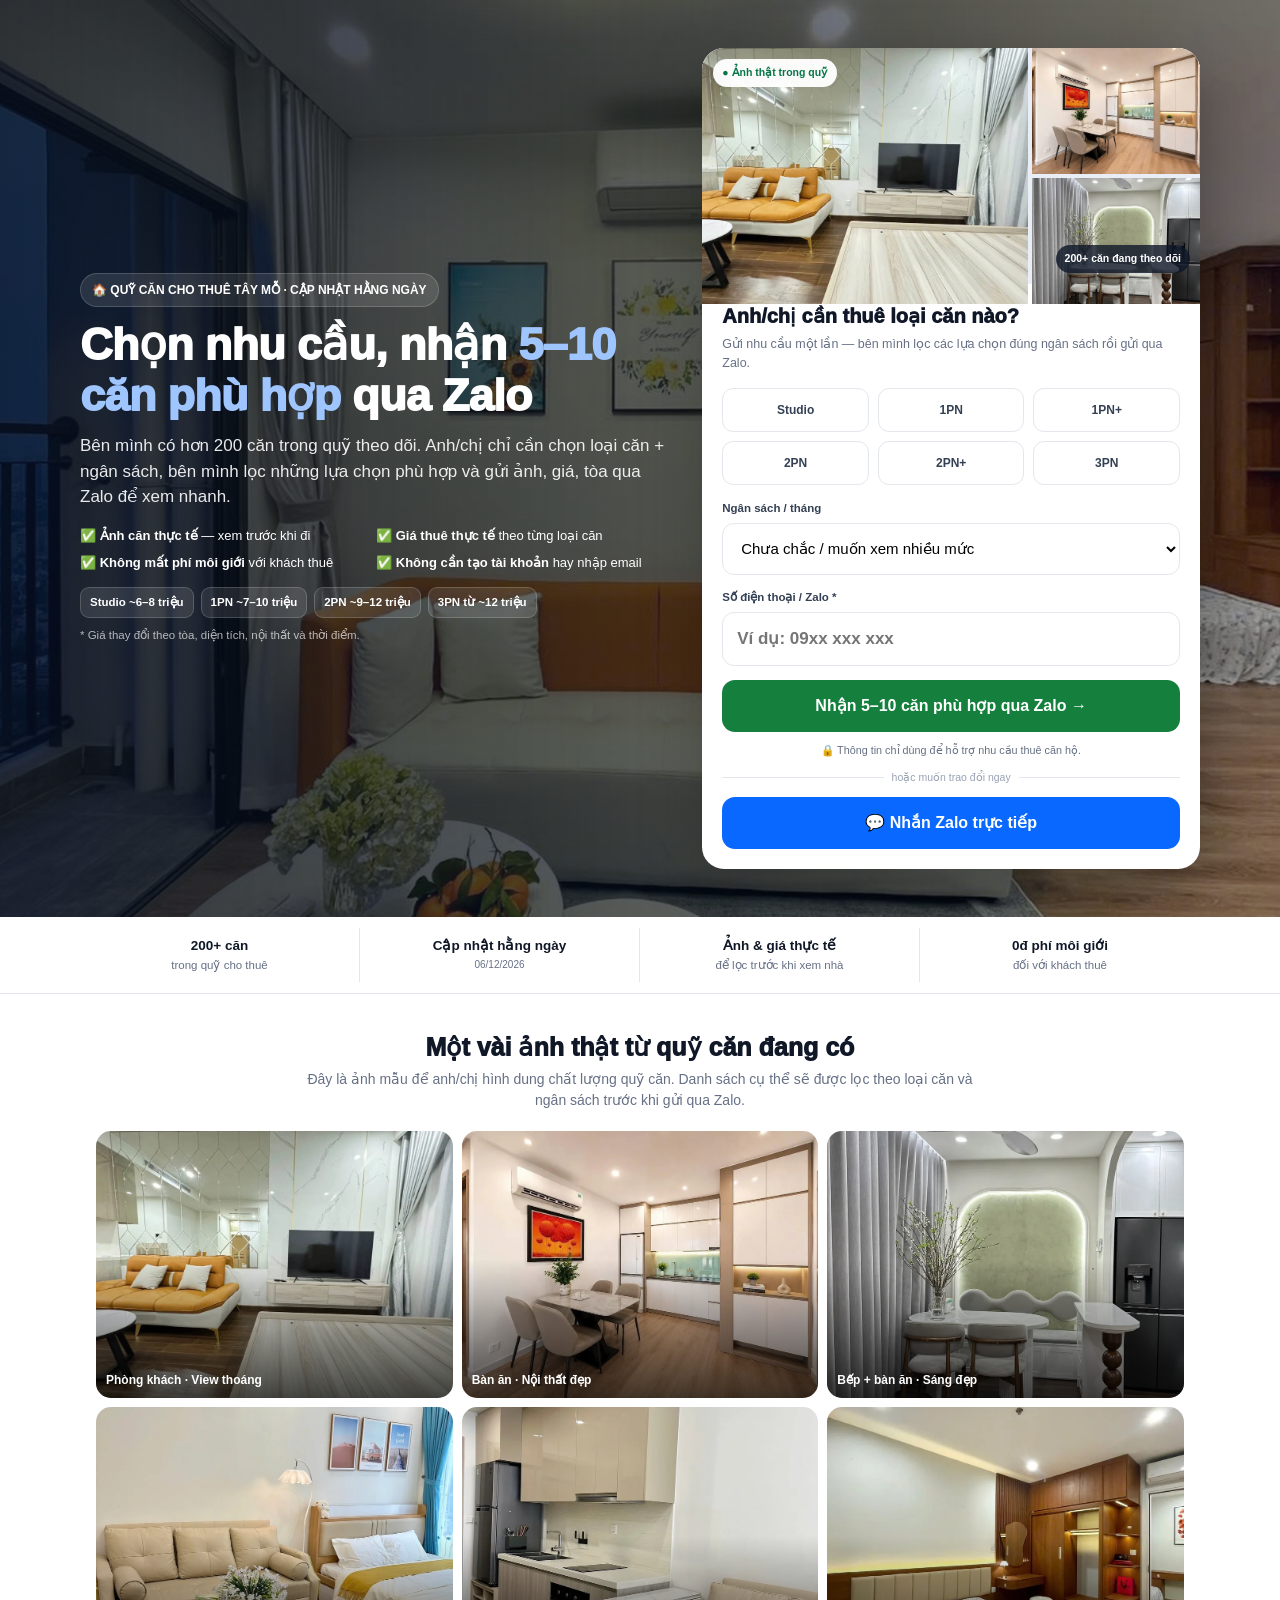
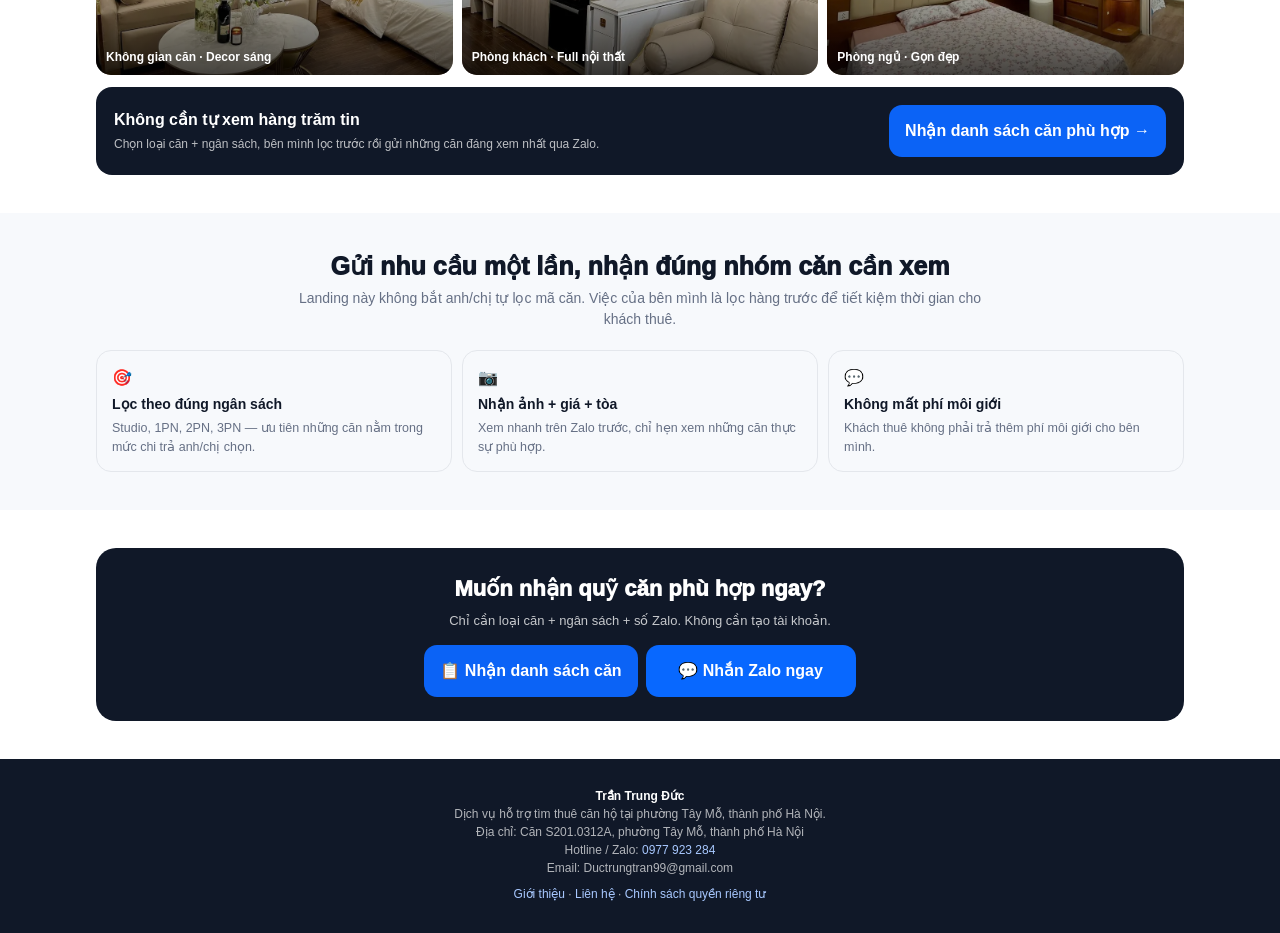
==== commit c95afc65: "Cập nhật ảnh căn hộ mới cho landing page quảng cáo Thay ảnh hero và gallery bằng bộ ảnh thật mới (ph" ====
--- a/index.html
+++ b/index.html
@@ -8,17 +8,17 @@
 <link rel="canonical" href="https://canhotaymo.com/">
 <meta property="og:title" content="Thuê căn hộ Tây Mỗ – Nhận quỹ căn phù hợp qua Zalo">
 <meta property="og:description" content="200+ căn trong quỹ · Ảnh thật · Giá thực tế · Lọc theo ngân sách qua Zalo.">
-<meta property="og:image" content="https://canhotaymo.com/img/hero-desktop.jpg">
+<meta property="og:image" content="https://canhotaymo.com/img/hero-desktop.jpg?v=6">
 <meta property="og:type" content="website"><meta property="og:url" content="https://canhotaymo.com/">
 <style>
-:root{--blue:#0b63f6;--zalo:#0868ff;--green:#15803d;--dark:#101828;--muted:#667085;--border:#e4e7ec;--light:#f7f9fc}*{box-sizing:border-box;margin:0;padding:0}html{scroll-behavior:smooth}body{font-family:-apple-system,BlinkMacSystemFont,"Segoe UI",Roboto,Arial,sans-serif;color:var(--dark);line-height:1.5;background:#fff;-webkit-font-smoothing:antialiased}a{color:inherit;text-decoration:none}button,input,select{font:inherit}.container{width:100%;max-width:1120px;margin:auto;padding:0 16px}.btn{display:flex;align-items:center;justify-content:center;border:0;border-radius:13px;min-height:52px;padding:12px 16px;font-weight:850;cursor:pointer;text-align:center}.btn-blue{background:var(--blue);color:#fff}.btn-zalo{background:var(--zalo);color:#fff}.btn-green{background:var(--green);color:#fff}.hero{position:relative;overflow:hidden;background:#0d1728;color:#fff}.hero:before{content:"";position:absolute;inset:0;background:linear-gradient(90deg,rgba(6,13,27,.84),rgba(6,13,27,.67) 52%,rgba(6,13,27,.36)),url('img/hero-desktop.jpg') center/cover no-repeat}.hero-grid{position:relative;display:grid;grid-template-columns:1fr;gap:24px;padding:30px 0 34px}.eyebrow{display:inline-block;background:rgba(255,255,255,.11);border:1px solid rgba(255,255,255,.17);border-radius:999px;padding:7px 11px;font-size:12px;font-weight:850;margin-bottom:13px}.hero h1{font-size:32px;line-height:1.12;letter-spacing:-.7px;font-weight:950;margin-bottom:12px;max-width:670px}.hero h1 span{color:#9fc5ff}.hero-sub{font-size:15px;color:rgba(255,255,255,.9);max-width:650px;margin-bottom:16px}.benefits{display:grid;grid-template-columns:1fr;gap:8px;font-size:13px;margin-bottom:14px}.chips{display:flex;flex-wrap:wrap;gap:7px}.chips span{background:rgba(255,255,255,.1);border:1px solid rgba(255,255,255,.17);border-radius:9px;padding:6px 9px;font-size:11.5px;font-weight:800}.note{font-size:11.5px;color:rgba(255,255,255,.68);margin-top:9px}.card{background:#fff;color:var(--dark);border-radius:22px;overflow:hidden;box-shadow:0 20px 62px rgba(0,0,0,.28)}.showcase{height:220px;display:grid;grid-template-columns:1.45fr .75fr;grid-template-rows:1fr 1fr;gap:4px;position:relative;background:#e9eef6}.showcase .main{grid-row:1/3}.showcase img{width:100%;height:100%;object-fit:cover;display:block}.photo-tag,.photo-count{position:absolute;z-index:2;border-radius:999px;font-weight:900}.photo-tag{left:11px;top:11px;background:rgba(255,255,255,.96);color:#067647;padding:6px 9px;font-size:10.5px}.photo-count{right:10px;bottom:10px;background:rgba(16,24,40,.8);color:#fff;padding:6px 9px;font-size:10.5px}.lead{padding:20px;border-top:1px solid #eef1f5}.lead h2{font-size:20px;line-height:1.25;font-weight:950;margin-bottom:6px}.desc{font-size:12.5px;color:var(--muted);margin-bottom:15px}.types{display:grid;grid-template-columns:repeat(3,1fr);gap:9px;margin-bottom:15px}.type{min-height:44px;border:1.5px solid var(--border);background:#fff;border-radius:11px;font-size:12px;font-weight:850;color:#344054}.type.active{border-color:var(--blue);background:#eef4ff;color:var(--blue)}.group{margin-bottom:14px}.group label{display:block;font-size:11.5px;font-weight:850;margin-bottom:6px;color:#344054}.group input,.group select{width:100%;min-height:52px;border:1.5px solid var(--border);border-radius:12px;padding:13px 14px;font-size:15px;background:#fff}.group input:focus,.group select:focus{outline:none;border-color:var(--blue);box-shadow:0 0 0 3px rgba(11,99,246,.09)}#phone{font-size:17px;font-weight:800}.micro{text-align:center;color:var(--muted);font-size:10.8px;margin-top:10px}.or{display:flex;align-items:center;gap:8px;color:#98a2b3;font-size:10.5px;margin:12px 0}.or:before,.or:after{content:"";height:1px;background:var(--border);flex:1}.status{display:none;margin-top:10px;padding:10px;border-radius:10px;text-align:center;font-size:12.5px;font-weight:750}.trust{border-bottom:1px solid var(--border)}.trust-grid{display:grid;grid-template-columns:1fr 1fr;padding:11px 0}.trust-item{text-align:center;padding:8px 7px;font-size:11.5px;color:var(--muted)}.trust-item strong{display:block;color:var(--dark);font-size:13.5px;font-weight:900}.trust-item small{display:block;font-size:10px}.section{padding:38px 0}.alt{background:var(--light)}.title{text-align:center;font-size:25px;line-height:1.2;font-weight:950;margin-bottom:7px}.sub{text-align:center;color:var(--muted);font-size:14px;max-width:700px;margin:0 auto 20px}.gallery{display:grid;grid-template-columns:repeat(2,1fr);gap:9px}.gallery-item{position:relative;border-radius:15px;overflow:hidden;aspect-ratio:4/3;background:#e9eef6}.gallery-item img{width:100%;height:100%;object-fit:cover;display:block;transition:.2s}.gallery-item:hover img{transform:scale(1.025)}.gallery-item:after{content:"";position:absolute;inset:auto 0 0;height:52%;background:linear-gradient(transparent,rgba(0,0,0,.7))}.cap{position:absolute;left:10px;right:10px;bottom:9px;z-index:2;color:#fff;font-size:12px;font-weight:850}.lock{margin-top:12px;background:#101828;color:#fff;border-radius:16px;padding:18px;display:flex;gap:14px;align-items:center;justify-content:space-between;flex-direction:column;text-align:center}.lock strong{font-size:16px}.lock p{font-size:12px;color:rgba(255,255,255,.72);margin-top:3px}.why{display:grid;grid-template-columns:1fr;gap:10px}.why>div{border:1px solid var(--border);border-radius:15px;padding:15px}.why h3{font-size:14px;font-weight:900;margin:4px 0}.why p{font-size:12.5px;color:var(--muted)}.cta{border-radius:20px;background:#101828;color:#fff;padding:24px;text-align:center}.cta h2{font-size:22px;font-weight:950}.cta p{font-size:13px;color:rgba(255,255,255,.76);margin:6px 0 14px}.cta-actions{display:flex;gap:8px;flex-direction:column}footer{background:#101828;color:rgba(255,255,255,.68);padding:28px 0 94px;text-align:center;font-size:12px}footer strong{color:#fff}footer a{color:#a8c8ff}.sticky{position:fixed;left:0;right:0;bottom:0;z-index:90;background:#fff;border-top:1px solid var(--border);box-shadow:0 -5px 20px rgba(0,0,0,.08);padding:7px 10px calc(7px + env(safe-area-inset-bottom));display:grid;grid-template-columns:1.35fr .9fr;gap:7px;transition:.18s}.sticky .btn{min-height:46px;font-size:13px}.sticky.hide{transform:translateY(120%);opacity:0;pointer-events:none}@media(min-width:680px){.benefits{grid-template-columns:1fr 1fr}.gallery{grid-template-columns:repeat(3,1fr)}.why{grid-template-columns:repeat(3,1fr)}.lock{flex-direction:row;text-align:left}.lock .btn{min-width:240px}.cta-actions{flex-direction:row;justify-content:center}.cta-actions .btn{min-width:210px}}@media(min-width:860px){.hero-grid{grid-template-columns:1.08fr .92fr;align-items:center;gap:38px;padding:48px 0}.hero h1{font-size:45px}.hero-sub{font-size:17px}.showcase{height:235px}.trust-grid{grid-template-columns:repeat(4,1fr)}.trust-item{border-right:1px solid var(--border)}.trust-item:last-child{border:0}.sticky{display:none}footer{padding-bottom:30px}}@media(max-width:560px){.hero:before{background:linear-gradient(180deg,rgba(6,13,27,.88),rgba(6,13,27,.75) 55%,rgba(6,13,27,.54)),url('img/hero-mobile.jpg') center/cover no-repeat}.hero-grid{gap:18px;padding:24px 0 28px}.showcase{height:158px}.lead{padding:20px 18px 22px}.types{gap:8px}.type{min-height:46px;font-size:13px}.group input,.group select{min-height:54px;font-size:16px}.section{padding:32px 0}}
+:root{--blue:#0b63f6;--zalo:#0868ff;--green:#15803d;--dark:#101828;--muted:#667085;--border:#e4e7ec;--light:#f7f9fc}*{box-sizing:border-box;margin:0;padding:0}html{scroll-behavior:smooth}body{font-family:-apple-system,BlinkMacSystemFont,"Segoe UI",Roboto,Arial,sans-serif;color:var(--dark);line-height:1.5;background:#fff;-webkit-font-smoothing:antialiased}a{color:inherit;text-decoration:none}button,input,select{font:inherit}.container{width:100%;max-width:1120px;margin:auto;padding:0 16px}.btn{display:flex;align-items:center;justify-content:center;border:0;border-radius:13px;min-height:52px;padding:12px 16px;font-weight:850;cursor:pointer;text-align:center}.btn-blue{background:var(--blue);color:#fff}.btn-zalo{background:var(--zalo);color:#fff}.btn-green{background:var(--green);color:#fff}.hero{position:relative;overflow:hidden;background:#0d1728;color:#fff}.hero:before{content:"";position:absolute;inset:0;background:linear-gradient(90deg,rgba(6,13,27,.84),rgba(6,13,27,.67) 52%,rgba(6,13,27,.36)),url('img/hero-desktop.jpg?v=6') center/cover no-repeat}.hero-grid{position:relative;display:grid;grid-template-columns:1fr;gap:24px;padding:30px 0 34px}.eyebrow{display:inline-block;background:rgba(255,255,255,.11);border:1px solid rgba(255,255,255,.17);border-radius:999px;padding:7px 11px;font-size:12px;font-weight:850;margin-bottom:13px}.hero h1{font-size:32px;line-height:1.12;letter-spacing:-.7px;font-weight:950;margin-bottom:12px;max-width:670px}.hero h1 span{color:#9fc5ff}.hero-sub{font-size:15px;color:rgba(255,255,255,.9);max-width:650px;margin-bottom:16px}.benefits{display:grid;grid-template-columns:1fr;gap:8px;font-size:13px;margin-bottom:14px}.chips{display:flex;flex-wrap:wrap;gap:7px}.chips span{background:rgba(255,255,255,.1);border:1px solid rgba(255,255,255,.17);border-radius:9px;padding:6px 9px;font-size:11.5px;font-weight:800}.note{font-size:11.5px;color:rgba(255,255,255,.68);margin-top:9px}.card{background:#fff;color:var(--dark);border-radius:22px;overflow:hidden;box-shadow:0 20px 62px rgba(0,0,0,.28)}.showcase{height:220px;display:grid;grid-template-columns:1.45fr .75fr;grid-template-rows:1fr 1fr;gap:4px;position:relative;background:#e9eef6}.showcase .main{grid-row:1/3}.showcase img{width:100%;height:100%;object-fit:cover;display:block}.photo-tag,.photo-count{position:absolute;z-index:2;border-radius:999px;font-weight:900}.photo-tag{left:11px;top:11px;background:rgba(255,255,255,.96);color:#067647;padding:6px 9px;font-size:10.5px}.photo-count{right:10px;bottom:10px;background:rgba(16,24,40,.8);color:#fff;padding:6px 9px;font-size:10.5px}.lead{padding:20px;border-top:1px solid #eef1f5}.lead h2{font-size:20px;line-height:1.25;font-weight:950;margin-bottom:6px}.desc{font-size:12.5px;color:var(--muted);margin-bottom:15px}.types{display:grid;grid-template-columns:repeat(3,1fr);gap:9px;margin-bottom:15px}.type{min-height:44px;border:1.5px solid var(--border);background:#fff;border-radius:11px;font-size:12px;font-weight:850;color:#344054}.type.active{border-color:var(--blue);background:#eef4ff;color:var(--blue)}.group{margin-bottom:14px}.group label{display:block;font-size:11.5px;font-weight:850;margin-bottom:6px;color:#344054}.group input,.group select{width:100%;min-height:52px;border:1.5px solid var(--border);border-radius:12px;padding:13px 14px;font-size:15px;background:#fff}.group input:focus,.group select:focus{outline:none;border-color:var(--blue);box-shadow:0 0 0 3px rgba(11,99,246,.09)}#phone{font-size:17px;font-weight:800}.micro{text-align:center;color:var(--muted);font-size:10.8px;margin-top:10px}.or{display:flex;align-items:center;gap:8px;color:#98a2b3;font-size:10.5px;margin:12px 0}.or:before,.or:after{content:"";height:1px;background:var(--border);flex:1}.status{display:none;margin-top:10px;padding:10px;border-radius:10px;text-align:center;font-size:12.5px;font-weight:750}.trust{border-bottom:1px solid var(--border)}.trust-grid{display:grid;grid-template-columns:1fr 1fr;padding:11px 0}.trust-item{text-align:center;padding:8px 7px;font-size:11.5px;color:var(--muted)}.trust-item strong{display:block;color:var(--dark);font-size:13.5px;font-weight:900}.trust-item small{display:block;font-size:10px}.section{padding:38px 0}.alt{background:var(--light)}.title{text-align:center;font-size:25px;line-height:1.2;font-weight:950;margin-bottom:7px}.sub{text-align:center;color:var(--muted);font-size:14px;max-width:700px;margin:0 auto 20px}.gallery{display:grid;grid-template-columns:repeat(2,1fr);gap:9px}.gallery-item{position:relative;border-radius:15px;overflow:hidden;aspect-ratio:4/3;background:#e9eef6}.gallery-item img{width:100%;height:100%;object-fit:cover;display:block;transition:.2s}.gallery-item:hover img{transform:scale(1.025)}.gallery-item:after{content:"";position:absolute;inset:auto 0 0;height:52%;background:linear-gradient(transparent,rgba(0,0,0,.7))}.cap{position:absolute;left:10px;right:10px;bottom:9px;z-index:2;color:#fff;font-size:12px;font-weight:850}.lock{margin-top:12px;background:#101828;color:#fff;border-radius:16px;padding:18px;display:flex;gap:14px;align-items:center;justify-content:space-between;flex-direction:column;text-align:center}.lock strong{font-size:16px}.lock p{font-size:12px;color:rgba(255,255,255,.72);margin-top:3px}.why{display:grid;grid-template-columns:1fr;gap:10px}.why>div{border:1px solid var(--border);border-radius:15px;padding:15px}.why h3{font-size:14px;font-weight:900;margin:4px 0}.why p{font-size:12.5px;color:var(--muted)}.cta{border-radius:20px;background:#101828;color:#fff;padding:24px;text-align:center}.cta h2{font-size:22px;font-weight:950}.cta p{font-size:13px;color:rgba(255,255,255,.76);margin:6px 0 14px}.cta-actions{display:flex;gap:8px;flex-direction:column}footer{background:#101828;color:rgba(255,255,255,.68);padding:28px 0 94px;text-align:center;font-size:12px}footer strong{color:#fff}footer a{color:#a8c8ff}.sticky{position:fixed;left:0;right:0;bottom:0;z-index:90;background:#fff;border-top:1px solid var(--border);box-shadow:0 -5px 20px rgba(0,0,0,.08);padding:7px 10px calc(7px + env(safe-area-inset-bottom));display:grid;grid-template-columns:1.35fr .9fr;gap:7px;transition:.18s}.sticky .btn{min-height:46px;font-size:13px}.sticky.hide{transform:translateY(120%);opacity:0;pointer-events:none}@media(min-width:680px){.benefits{grid-template-columns:1fr 1fr}.gallery{grid-template-columns:repeat(3,1fr)}.why{grid-template-columns:repeat(3,1fr)}.lock{flex-direction:row;text-align:left}.lock .btn{min-width:240px}.cta-actions{flex-direction:row;justify-content:center}.cta-actions .btn{min-width:210px}}@media(min-width:860px){.hero-grid{grid-template-columns:1.08fr .92fr;align-items:center;gap:38px;padding:48px 0}.hero h1{font-size:45px}.hero-sub{font-size:17px}.showcase{height:235px}.trust-grid{grid-template-columns:repeat(4,1fr)}.trust-item{border-right:1px solid var(--border)}.trust-item:last-child{border:0}.sticky{display:none}footer{padding-bottom:30px}}@media(max-width:560px){.hero:before{background:linear-gradient(180deg,rgba(6,13,27,.88),rgba(6,13,27,.75) 55%,rgba(6,13,27,.54)),url('img/hero-mobile.jpg?v=6') center/cover no-repeat}.hero-grid{gap:18px;padding:24px 0 28px}.showcase{height:158px}.lead{padding:20px 18px 22px}.types{gap:8px}.type{min-height:46px;font-size:13px}.group input,.group select{min-height:54px;font-size:16px}.section{padding:32px 0}}
 </style>
 </head>
 <body>
 <header class="hero"><div class="container hero-grid"><div><div class="eyebrow">🏠 QUỸ CĂN CHO THUÊ TÂY MỖ · CẬP NHẬT HẰNG NGÀY</div><h1>Chọn nhu cầu, nhận <span>5–10 căn phù hợp</span> qua Zalo</h1><p class="hero-sub">Bên mình có hơn 200 căn trong quỹ theo dõi. Anh/chị chỉ cần chọn loại căn + ngân sách, bên mình lọc những lựa chọn phù hợp và gửi ảnh, giá, tòa qua Zalo để xem nhanh.</p><div class="benefits"><div>✅ <b>Ảnh căn thực tế</b> — xem trước khi đi</div><div>✅ <b>Giá thuê thực tế</b> theo từng loại căn</div><div>✅ <b>Không mất phí môi giới</b> với khách thuê</div><div>✅ <b>Không cần tạo tài khoản</b> hay nhập email</div></div><div class="chips"><span>Studio ~6–8 triệu</span><span>1PN ~7–10 triệu</span><span>2PN ~9–12 triệu</span><span>3PN từ ~12 triệu</span></div><p class="note">* Giá thay đổi theo tòa, diện tích, nội thất và thời điểm.</p></div>
-<div class="card" id="form"><div class="showcase" aria-label="Ảnh căn hộ thực tế"><div class="main"><img src="img/can-dep-01-new.webp?v=5" alt="Căn hộ nội thất đẹp" width="600" height="450"></div><div><img src="img/can-dep-02-new.webp?v=5" alt="Căn hộ sáng đẹp" width="600" height="450"></div><div><img src="img/phong-khach-01.webp?v=5" alt="Phòng khách căn hộ" width="600" height="450"></div><span class="photo-tag">● Ảnh thật trong quỹ</span><span class="photo-count">200+ căn đang theo dõi</span></div><div class="lead"><h2>Anh/chị cần thuê loại căn nào?</h2><p class="desc">Gửi nhu cầu một lần — bên mình lọc các lựa chọn đúng ngân sách rồi gửi qua Zalo.</p><form id="leadForm" novalidate><input type="text" id="website" name="website" tabindex="-1" autocomplete="off" style="position:absolute;left:-9999px;opacity:0"><input type="hidden" id="type" name="type"><input type="hidden" name="source" value="Google Ads Landing Page V2.1"><input type="hidden" name="form_location" value="hero"><input type="hidden" id="gclid" name="gclid"><input type="hidden" id="gbraid" name="gbraid"><input type="hidden" id="wbraid" name="wbraid"><input type="hidden" id="utm_source" name="utm_source"><input type="hidden" id="utm_medium" name="utm_medium"><input type="hidden" id="utm_campaign" name="utm_campaign"><input type="hidden" id="utm_term" name="utm_term"><input type="hidden" id="utm_content" name="utm_content"><input type="hidden" id="page_url" name="page_url"><input type="hidden" id="referrer" name="referrer"><input type="hidden" id="user_agent" name="user_agent"><div class="types"><button type="button" class="type" data-type="Studio">Studio</button><button type="button" class="type" data-type="1PN">1PN</button><button type="button" class="type" data-type="1PN+">1PN+</button><button type="button" class="type" data-type="2PN">2PN</button><button type="button" class="type" data-type="2PN+">2PN+</button><button type="button" class="type" data-type="3PN">3PN</button></div><div class="group"><label for="budget">Ngân sách / tháng</label><select id="budget" name="budget"><option value="">Chưa chắc / muốn xem nhiều mức</option><option>Dưới 7 triệu</option><option>7-10 triệu</option><option>10-12 triệu</option><option>12-15 triệu</option><option>Trên 15 triệu</option></select></div><div class="group"><label for="phone">Số điện thoại / Zalo *</label><input type="tel" id="phone" name="phone" inputmode="numeric" autocomplete="tel" placeholder="Ví dụ: 09xx xxx xxx" required></div><button class="btn btn-green" id="submitBtn" type="submit" style="width:100%">Nhận 5–10 căn phù hợp qua Zalo →</button><p class="micro">🔒 Thông tin chỉ dùng để hỗ trợ nhu cầu thuê căn hộ.</p><div class="or">hoặc muốn trao đổi ngay</div><a class="btn btn-zalo track-zalo" href="https://zalo.me/0977923284" target="_blank" rel="noopener">💬 Nhắn Zalo trực tiếp</a><div id="formStatus" class="status"></div></form></div></div></div></header>
+<div class="card" id="form"><div class="showcase" aria-label="Ảnh căn hộ thực tế"><div class="main"><img src="img/can-dep-01-new.webp?v=6" alt="Căn hộ nội thất đẹp" width="600" height="450"></div><div><img src="img/can-dep-02-new.webp?v=6" alt="Căn hộ sáng đẹp" width="600" height="450"></div><div><img src="img/phong-khach-01.webp?v=6" alt="Phòng khách căn hộ" width="600" height="450"></div><span class="photo-tag">● Ảnh thật trong quỹ</span><span class="photo-count">200+ căn đang theo dõi</span></div><div class="lead"><h2>Anh/chị cần thuê loại căn nào?</h2><p class="desc">Gửi nhu cầu một lần — bên mình lọc các lựa chọn đúng ngân sách rồi gửi qua Zalo.</p><form id="leadForm" novalidate><input type="text" id="website" name="website" tabindex="-1" autocomplete="off" style="position:absolute;left:-9999px;opacity:0"><input type="hidden" id="type" name="type"><input type="hidden" name="source" value="Google Ads Landing Page V2.1"><input type="hidden" name="form_location" value="hero"><input type="hidden" id="gclid" name="gclid"><input type="hidden" id="gbraid" name="gbraid"><input type="hidden" id="wbraid" name="wbraid"><input type="hidden" id="utm_source" name="utm_source"><input type="hidden" id="utm_medium" name="utm_medium"><input type="hidden" id="utm_campaign" name="utm_campaign"><input type="hidden" id="utm_term" name="utm_term"><input type="hidden" id="utm_content" name="utm_content"><input type="hidden" id="page_url" name="page_url"><input type="hidden" id="referrer" name="referrer"><input type="hidden" id="user_agent" name="user_agent"><div class="types"><button type="button" class="type" data-type="Studio">Studio</button><button type="button" class="type" data-type="1PN">1PN</button><button type="button" class="type" data-type="1PN+">1PN+</button><button type="button" class="type" data-type="2PN">2PN</button><button type="button" class="type" data-type="2PN+">2PN+</button><button type="button" class="type" data-type="3PN">3PN</button></div><div class="group"><label for="budget">Ngân sách / tháng</label><select id="budget" name="budget"><option value="">Chưa chắc / muốn xem nhiều mức</option><option>Dưới 7 triệu</option><option>7-10 triệu</option><option>10-12 triệu</option><option>12-15 triệu</option><option>Trên 15 triệu</option></select></div><div class="group"><label for="phone">Số điện thoại / Zalo *</label><input type="tel" id="phone" name="phone" inputmode="numeric" autocomplete="tel" placeholder="Ví dụ: 09xx xxx xxx" required></div><button class="btn btn-green" id="submitBtn" type="submit" style="width:100%">Nhận 5–10 căn phù hợp qua Zalo →</button><p class="micro">🔒 Thông tin chỉ dùng để hỗ trợ nhu cầu thuê căn hộ.</p><div class="or">hoặc muốn trao đổi ngay</div><a class="btn btn-zalo track-zalo" href="https://zalo.me/0977923284" target="_blank" rel="noopener">💬 Nhắn Zalo trực tiếp</a><div id="formStatus" class="status"></div></form></div></div></div></header>
 <section class="trust"><div class="container trust-grid"><div class="trust-item"><strong>200+ căn</strong>trong quỹ cho thuê</div><div class="trust-item"><strong>Cập nhật hằng ngày</strong><small class="js-today">Hôm nay</small></div><div class="trust-item"><strong>Ảnh & giá thực tế</strong>để lọc trước khi xem nhà</div><div class="trust-item"><strong>0đ phí môi giới</strong>đối với khách thuê</div></div></section>
-<main><section class="section" id="anh-thuc-te"><div class="container"><h2 class="title">Một vài ảnh thật từ quỹ căn đang có</h2><p class="sub">Đây là ảnh mẫu để anh/chị hình dung chất lượng quỹ căn. Danh sách cụ thể sẽ được lọc theo loại căn và ngân sách trước khi gửi qua Zalo.</p><div class="gallery"><a href="#form" class="gallery-item track-gallery"><img src="img/can-dep-01-new.webp?v=5" alt="Phòng khách view thoáng" loading="lazy"><span class="cap">Phòng khách · View thoáng</span></a><a href="#form" class="gallery-item track-gallery"><img src="img/can-dep-02-new.webp?v=5" alt="Bàn ăn nội thất đẹp" loading="lazy"><span class="cap">Bàn ăn · Nội thất đẹp</span></a><a href="#form" class="gallery-item track-gallery"><img src="img/phong-khach-01.webp?v=5" alt="Bếp và bàn ăn" loading="lazy"><span class="cap">Bếp + bàn ăn · Sáng đẹp</span></a><a href="#form" class="gallery-item track-gallery"><img src="img/can-1pn-01.webp?v=5" alt="Không gian căn hộ" loading="lazy"><span class="cap">Không gian căn · Decor sáng</span></a><a href="#form" class="gallery-item track-gallery"><img src="img/phong-khach-02.webp?v=5" alt="Phòng khách full nội thất" loading="lazy"><span class="cap">Phòng khách · Full nội thất</span></a><a href="#form" class="gallery-item track-gallery"><img src="img/phong-ngu-01.webp?v=5" alt="Phòng ngủ" loading="lazy"><span class="cap">Phòng ngủ · Gọn đẹp</span></a></div><div class="lock"><div><strong>Không cần tự xem hàng trăm tin</strong><p>Chọn loại căn + ngân sách, bên mình lọc trước rồi gửi những căn đáng xem nhất qua Zalo.</p></div><a href="#form" class="btn btn-blue track-lead-cta">Nhận danh sách căn phù hợp →</a></div></div></section>
+<main><section class="section" id="anh-thuc-te"><div class="container"><h2 class="title">Một vài ảnh thật từ quỹ căn đang có</h2><p class="sub">Đây là ảnh mẫu để anh/chị hình dung chất lượng quỹ căn. Danh sách cụ thể sẽ được lọc theo loại căn và ngân sách trước khi gửi qua Zalo.</p><div class="gallery"><a href="#form" class="gallery-item track-gallery"><img src="img/can-dep-01-new.webp?v=6" alt="Phòng khách view thoáng" loading="lazy"><span class="cap">Phòng khách · View thoáng</span></a><a href="#form" class="gallery-item track-gallery"><img src="img/can-dep-02-new.webp?v=6" alt="Bàn ăn nội thất đẹp" loading="lazy"><span class="cap">Bàn ăn · Nội thất đẹp</span></a><a href="#form" class="gallery-item track-gallery"><img src="img/phong-khach-01.webp?v=6" alt="Bếp và bàn ăn" loading="lazy"><span class="cap">Bếp + bàn ăn · Sáng đẹp</span></a><a href="#form" class="gallery-item track-gallery"><img src="img/can-1pn-01.webp?v=6" alt="Không gian căn hộ" loading="lazy"><span class="cap">Không gian căn · Decor sáng</span></a><a href="#form" class="gallery-item track-gallery"><img src="img/phong-khach-02.webp?v=6" alt="Phòng khách full nội thất" loading="lazy"><span class="cap">Phòng khách · Full nội thất</span></a><a href="#form" class="gallery-item track-gallery"><img src="img/phong-ngu-01.webp?v=6" alt="Phòng ngủ" loading="lazy"><span class="cap">Phòng ngủ · Gọn đẹp</span></a></div><div class="lock"><div><strong>Không cần tự xem hàng trăm tin</strong><p>Chọn loại căn + ngân sách, bên mình lọc trước rồi gửi những căn đáng xem nhất qua Zalo.</p></div><a href="#form" class="btn btn-blue track-lead-cta">Nhận danh sách căn phù hợp →</a></div></div></section>
 <section class="section alt"><div class="container"><h2 class="title">Gửi nhu cầu một lần, nhận đúng nhóm căn cần xem</h2><p class="sub">Landing này không bắt anh/chị tự lọc mã căn. Việc của bên mình là lọc hàng trước để tiết kiệm thời gian cho khách thuê.</p><div class="why"><div>🎯<h3>Lọc theo đúng ngân sách</h3><p>Studio, 1PN, 2PN, 3PN — ưu tiên những căn nằm trong mức chi trả anh/chị chọn.</p></div><div>📷<h3>Nhận ảnh + giá + tòa</h3><p>Xem nhanh trên Zalo trước, chỉ hẹn xem những căn thực sự phù hợp.</p></div><div>💬<h3>Không mất phí môi giới</h3><p>Khách thuê không phải trả thêm phí môi giới cho bên mình.</p></div></div></div></section><section class="section"><div class="container"><div class="cta"><h2>Muốn nhận quỹ căn phù hợp ngay?</h2><p>Chỉ cần loại căn + ngân sách + số Zalo. Không cần tạo tài khoản.</p><div class="cta-actions"><a href="#form" class="btn btn-blue track-lead-cta">📋 Nhận danh sách căn</a><a href="https://zalo.me/0977923284" target="_blank" rel="noopener" class="btn btn-zalo track-zalo">💬 Nhắn Zalo ngay</a></div></div></div></section></main>
 <footer><div class="container"><p><strong>Trần Trung Đức</strong></p><p>Dịch vụ hỗ trợ tìm thuê căn hộ tại phường Tây Mỗ, thành phố Hà Nội.</p><p>Địa chỉ: Căn S201.0312A, phường Tây Mỗ, thành phố Hà Nội</p><p>Hotline / Zalo: <a href="https://zalo.me/0977923284" target="_blank">0977 923 284</a></p><p>Email: Ductrungtran99@gmail.com</p><p style="margin-top:8px"><a href="/gioi-thieu/">Giới thiệu</a> · <a href="/lien-he/">Liên hệ</a> · <a href="/chinh-sach-quyen-rieng-tu.html">Chính sách quyền riêng tư</a></p></div></footer><div class="sticky"><a href="#form" class="btn btn-blue track-lead-cta">📋 Nhận căn phù hợp</a><a href="https://zalo.me/0977923284" target="_blank" class="btn btn-zalo track-zalo">💬 Zalo</a></div>
 <script>
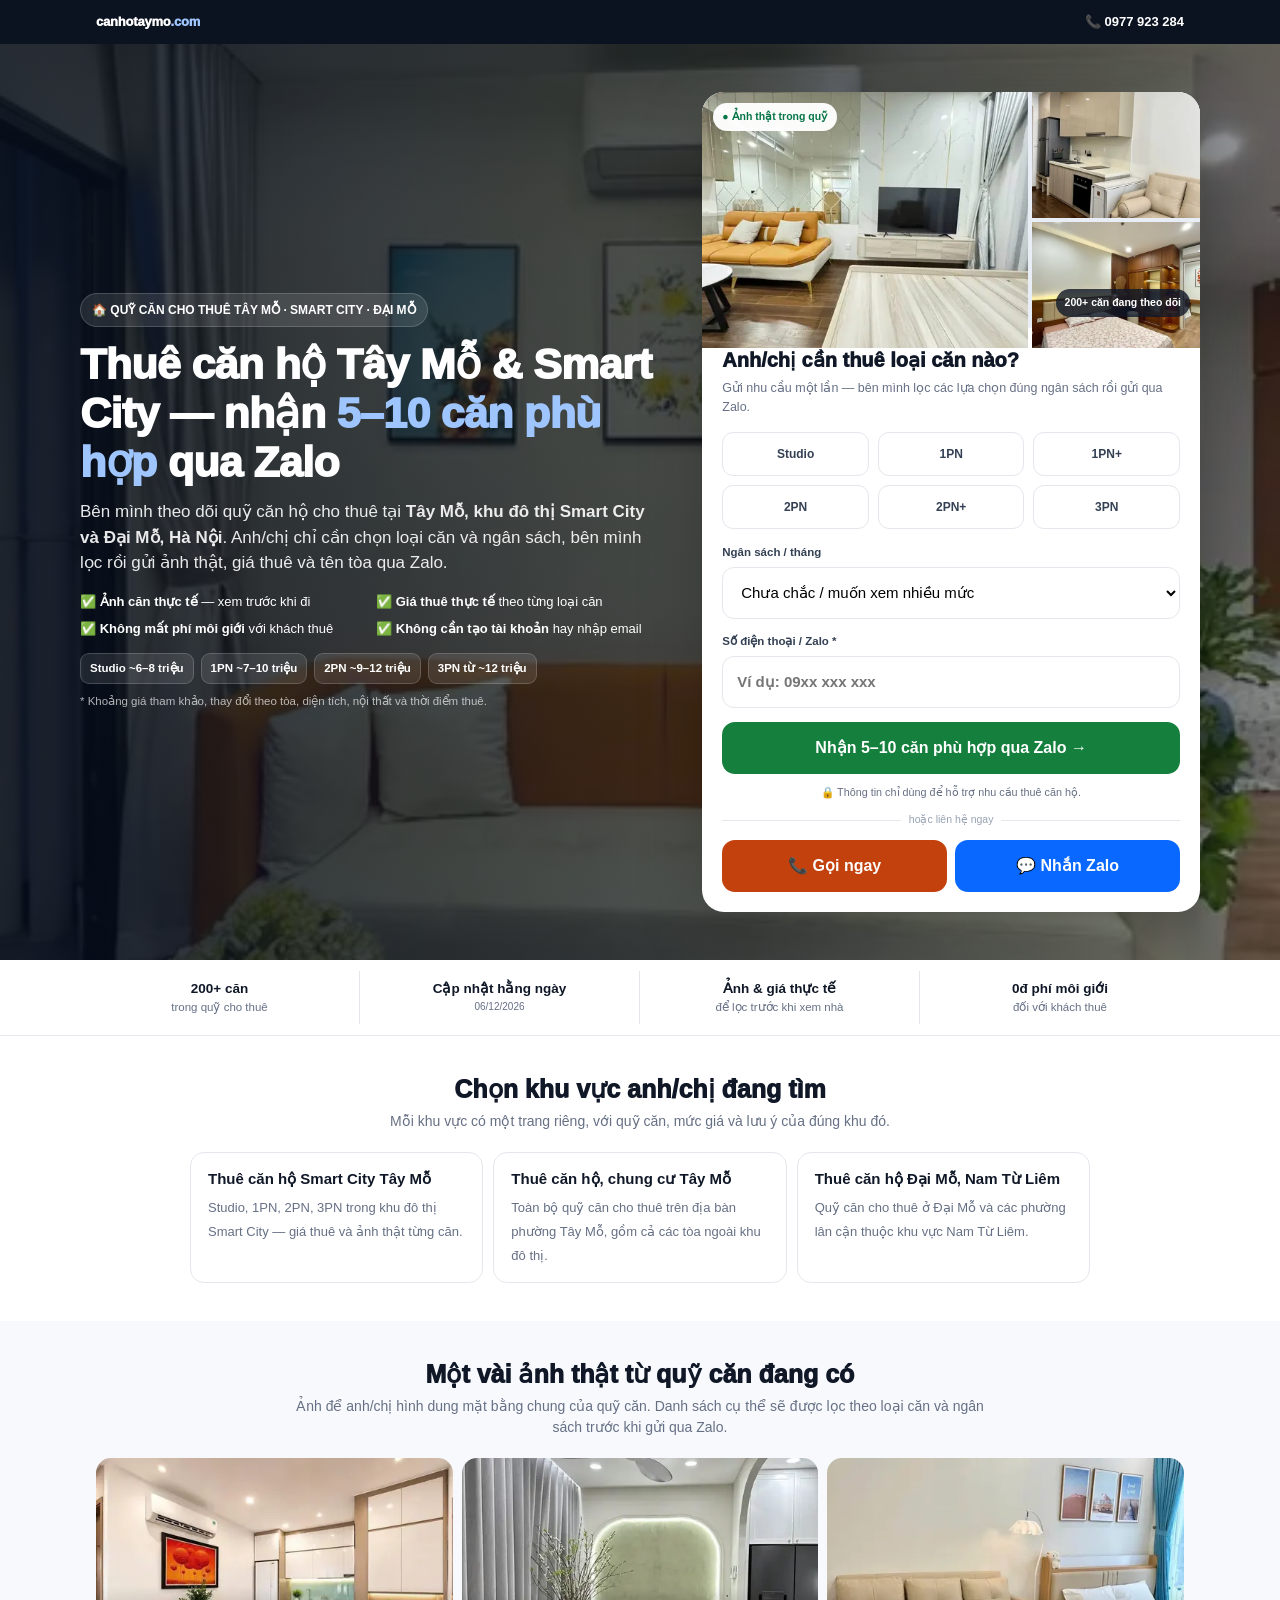
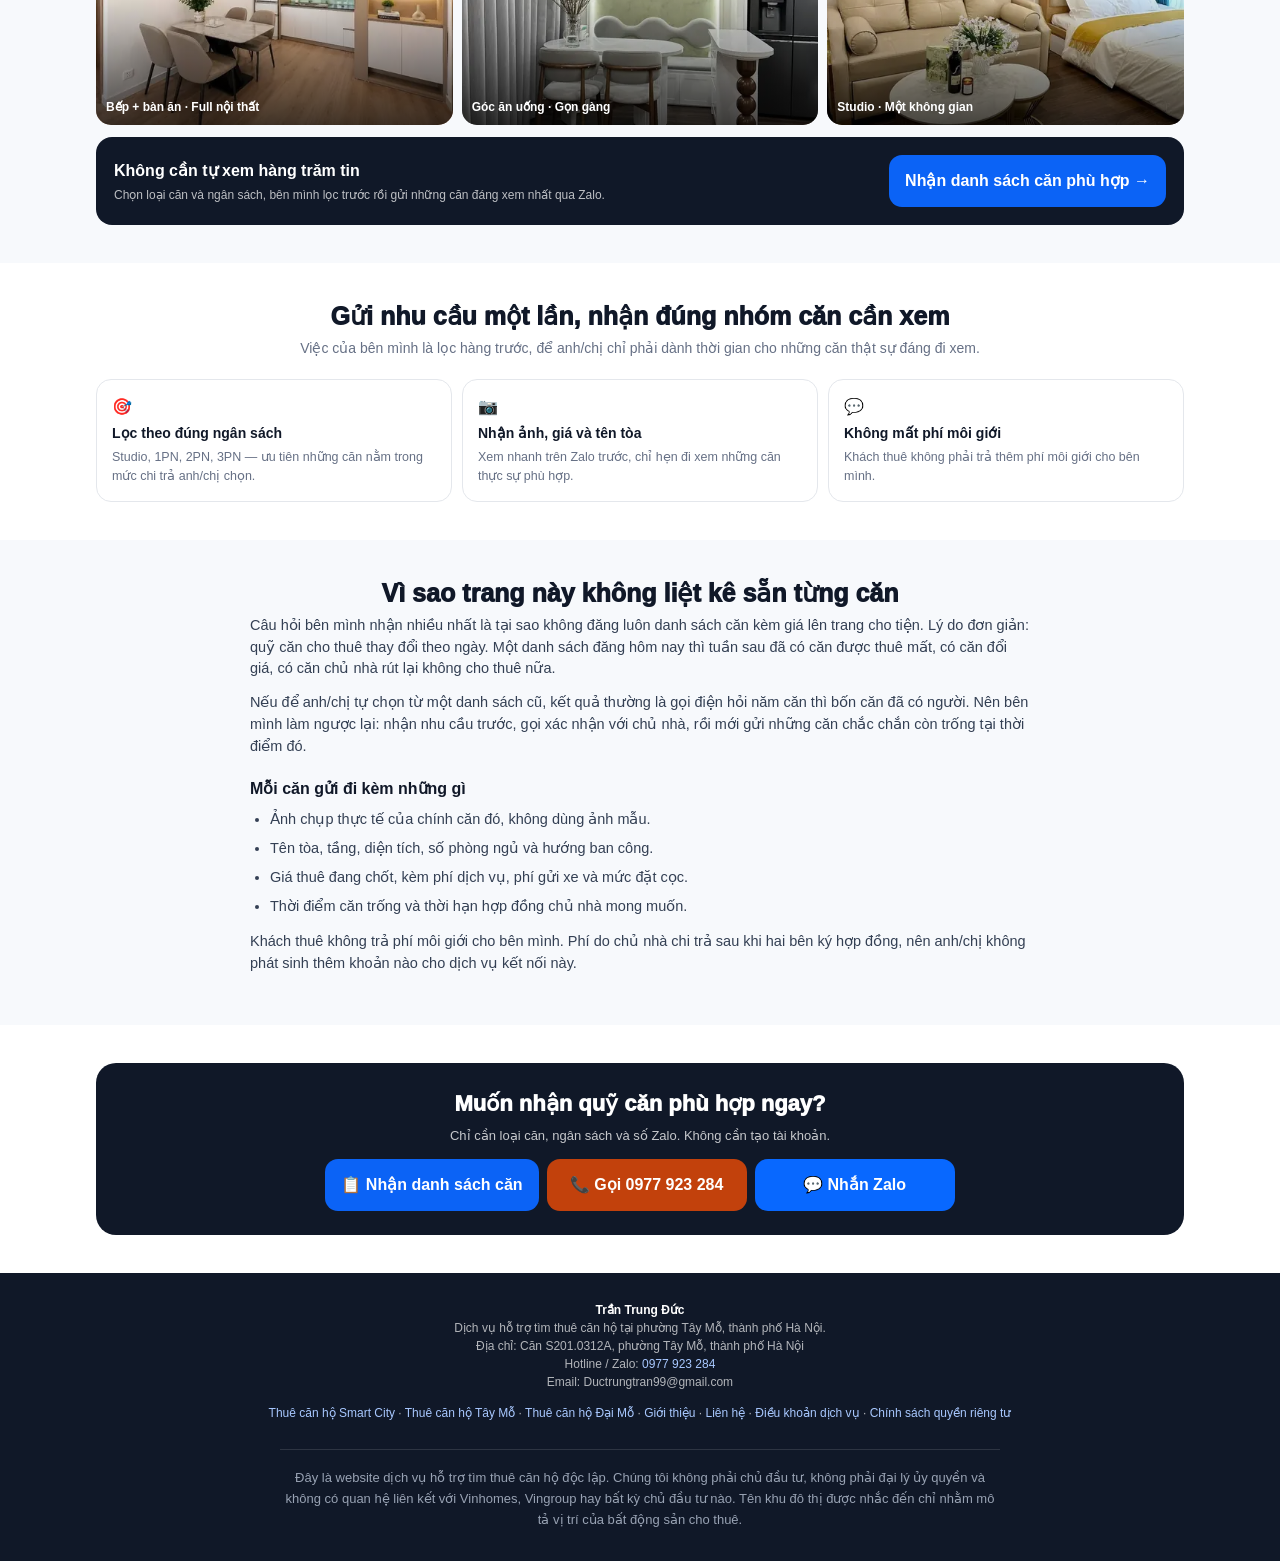
==== commit db1f9b30: "Tách 4 trang đích, khớp từ khóa quảng cáo và cài nền tảng đo chuyển đổi Trang đích cũ không chứa các" ====
--- a/index.html
+++ b/index.html
@@ -3,24 +3,205 @@
 <head>
 <meta charset="UTF-8">
 <meta name="viewport" content="width=device-width,initial-scale=1">
-<title>Thuê căn hộ Tây Mỗ | Nhận quỹ căn phù hợp qua Zalo</title>
-<meta name="description" content="Quỹ căn hộ cho thuê Tây Mỗ với ảnh thật và giá thuê thực tế. Chọn loại căn, ngân sách và nhận các lựa chọn phù hợp qua Zalo. Khách thuê không mất phí môi giới.">
+<title>Thuê Căn Hộ Tây Mỗ &amp; Smart City | Nhận Quỹ Căn Qua Zalo</title>
+<meta name="description" content="Quỹ căn hộ cho thuê tại Tây Mỗ, khu đô thị Smart City và Đại Mỗ, Hà Nội. Chọn loại căn và ngân sách, nhận ngay ảnh thật cùng giá thuê thực tế qua Zalo.">
 <link rel="canonical" href="https://canhotaymo.com/">
-<meta property="og:title" content="Thuê căn hộ Tây Mỗ – Nhận quỹ căn phù hợp qua Zalo">
+<meta property="og:type" content="website">
+<meta property="og:locale" content="vi_VN">
+<meta property="og:url" content="https://canhotaymo.com/">
+<meta property="og:title" content="Thuê căn hộ Tây Mỗ, Smart City – nhận quỹ căn phù hợp qua Zalo">
 <meta property="og:description" content="200+ căn trong quỹ · Ảnh thật · Giá thực tế · Lọc theo ngân sách qua Zalo.">
-<meta property="og:image" content="https://canhotaymo.com/img/hero-desktop.jpg?v=6">
-<meta property="og:type" content="website"><meta property="og:url" content="https://canhotaymo.com/">
-<style>
-:root{--blue:#0b63f6;--zalo:#0868ff;--green:#15803d;--dark:#101828;--muted:#667085;--border:#e4e7ec;--light:#f7f9fc}*{box-sizing:border-box;margin:0;padding:0}html{scroll-behavior:smooth}body{font-family:-apple-system,BlinkMacSystemFont,"Segoe UI",Roboto,Arial,sans-serif;color:var(--dark);line-height:1.5;background:#fff;-webkit-font-smoothing:antialiased}a{color:inherit;text-decoration:none}button,input,select{font:inherit}.container{width:100%;max-width:1120px;margin:auto;padding:0 16px}.btn{display:flex;align-items:center;justify-content:center;border:0;border-radius:13px;min-height:52px;padding:12px 16px;font-weight:850;cursor:pointer;text-align:center}.btn-blue{background:var(--blue);color:#fff}.btn-zalo{background:var(--zalo);color:#fff}.btn-green{background:var(--green);color:#fff}.hero{position:relative;overflow:hidden;background:#0d1728;color:#fff}.hero:before{content:"";position:absolute;inset:0;background:linear-gradient(90deg,rgba(6,13,27,.84),rgba(6,13,27,.67) 52%,rgba(6,13,27,.36)),url('img/hero-desktop.jpg?v=6') center/cover no-repeat}.hero-grid{position:relative;display:grid;grid-template-columns:1fr;gap:24px;padding:30px 0 34px}.eyebrow{display:inline-block;background:rgba(255,255,255,.11);border:1px solid rgba(255,255,255,.17);border-radius:999px;padding:7px 11px;font-size:12px;font-weight:850;margin-bottom:13px}.hero h1{font-size:32px;line-height:1.12;letter-spacing:-.7px;font-weight:950;margin-bottom:12px;max-width:670px}.hero h1 span{color:#9fc5ff}.hero-sub{font-size:15px;color:rgba(255,255,255,.9);max-width:650px;margin-bottom:16px}.benefits{display:grid;grid-template-columns:1fr;gap:8px;font-size:13px;margin-bottom:14px}.chips{display:flex;flex-wrap:wrap;gap:7px}.chips span{background:rgba(255,255,255,.1);border:1px solid rgba(255,255,255,.17);border-radius:9px;padding:6px 9px;font-size:11.5px;font-weight:800}.note{font-size:11.5px;color:rgba(255,255,255,.68);margin-top:9px}.card{background:#fff;color:var(--dark);border-radius:22px;overflow:hidden;box-shadow:0 20px 62px rgba(0,0,0,.28)}.showcase{height:220px;display:grid;grid-template-columns:1.45fr .75fr;grid-template-rows:1fr 1fr;gap:4px;position:relative;background:#e9eef6}.showcase .main{grid-row:1/3}.showcase img{width:100%;height:100%;object-fit:cover;display:block}.photo-tag,.photo-count{position:absolute;z-index:2;border-radius:999px;font-weight:900}.photo-tag{left:11px;top:11px;background:rgba(255,255,255,.96);color:#067647;padding:6px 9px;font-size:10.5px}.photo-count{right:10px;bottom:10px;background:rgba(16,24,40,.8);color:#fff;padding:6px 9px;font-size:10.5px}.lead{padding:20px;border-top:1px solid #eef1f5}.lead h2{font-size:20px;line-height:1.25;font-weight:950;margin-bottom:6px}.desc{font-size:12.5px;color:var(--muted);margin-bottom:15px}.types{display:grid;grid-template-columns:repeat(3,1fr);gap:9px;margin-bottom:15px}.type{min-height:44px;border:1.5px solid var(--border);background:#fff;border-radius:11px;font-size:12px;font-weight:850;color:#344054}.type.active{border-color:var(--blue);background:#eef4ff;color:var(--blue)}.group{margin-bottom:14px}.group label{display:block;font-size:11.5px;font-weight:850;margin-bottom:6px;color:#344054}.group input,.group select{width:100%;min-height:52px;border:1.5px solid var(--border);border-radius:12px;padding:13px 14px;font-size:15px;background:#fff}.group input:focus,.group select:focus{outline:none;border-color:var(--blue);box-shadow:0 0 0 3px rgba(11,99,246,.09)}#phone{font-size:17px;font-weight:800}.micro{text-align:center;color:var(--muted);font-size:10.8px;margin-top:10px}.or{display:flex;align-items:center;gap:8px;color:#98a2b3;font-size:10.5px;margin:12px 0}.or:before,.or:after{content:"";height:1px;background:var(--border);flex:1}.status{display:none;margin-top:10px;padding:10px;border-radius:10px;text-align:center;font-size:12.5px;font-weight:750}.trust{border-bottom:1px solid var(--border)}.trust-grid{display:grid;grid-template-columns:1fr 1fr;padding:11px 0}.trust-item{text-align:center;padding:8px 7px;font-size:11.5px;color:var(--muted)}.trust-item strong{display:block;color:var(--dark);font-size:13.5px;font-weight:900}.trust-item small{display:block;font-size:10px}.section{padding:38px 0}.alt{background:var(--light)}.title{text-align:center;font-size:25px;line-height:1.2;font-weight:950;margin-bottom:7px}.sub{text-align:center;color:var(--muted);font-size:14px;max-width:700px;margin:0 auto 20px}.gallery{display:grid;grid-template-columns:repeat(2,1fr);gap:9px}.gallery-item{position:relative;border-radius:15px;overflow:hidden;aspect-ratio:4/3;background:#e9eef6}.gallery-item img{width:100%;height:100%;object-fit:cover;display:block;transition:.2s}.gallery-item:hover img{transform:scale(1.025)}.gallery-item:after{content:"";position:absolute;inset:auto 0 0;height:52%;background:linear-gradient(transparent,rgba(0,0,0,.7))}.cap{position:absolute;left:10px;right:10px;bottom:9px;z-index:2;color:#fff;font-size:12px;font-weight:850}.lock{margin-top:12px;background:#101828;color:#fff;border-radius:16px;padding:18px;display:flex;gap:14px;align-items:center;justify-content:space-between;flex-direction:column;text-align:center}.lock strong{font-size:16px}.lock p{font-size:12px;color:rgba(255,255,255,.72);margin-top:3px}.why{display:grid;grid-template-columns:1fr;gap:10px}.why>div{border:1px solid var(--border);border-radius:15px;padding:15px}.why h3{font-size:14px;font-weight:900;margin:4px 0}.why p{font-size:12.5px;color:var(--muted)}.cta{border-radius:20px;background:#101828;color:#fff;padding:24px;text-align:center}.cta h2{font-size:22px;font-weight:950}.cta p{font-size:13px;color:rgba(255,255,255,.76);margin:6px 0 14px}.cta-actions{display:flex;gap:8px;flex-direction:column}footer{background:#101828;color:rgba(255,255,255,.68);padding:28px 0 94px;text-align:center;font-size:12px}footer strong{color:#fff}footer a{color:#a8c8ff}.sticky{position:fixed;left:0;right:0;bottom:0;z-index:90;background:#fff;border-top:1px solid var(--border);box-shadow:0 -5px 20px rgba(0,0,0,.08);padding:7px 10px calc(7px + env(safe-area-inset-bottom));display:grid;grid-template-columns:1.35fr .9fr;gap:7px;transition:.18s}.sticky .btn{min-height:46px;font-size:13px}.sticky.hide{transform:translateY(120%);opacity:0;pointer-events:none}@media(min-width:680px){.benefits{grid-template-columns:1fr 1fr}.gallery{grid-template-columns:repeat(3,1fr)}.why{grid-template-columns:repeat(3,1fr)}.lock{flex-direction:row;text-align:left}.lock .btn{min-width:240px}.cta-actions{flex-direction:row;justify-content:center}.cta-actions .btn{min-width:210px}}@media(min-width:860px){.hero-grid{grid-template-columns:1.08fr .92fr;align-items:center;gap:38px;padding:48px 0}.hero h1{font-size:45px}.hero-sub{font-size:17px}.showcase{height:235px}.trust-grid{grid-template-columns:repeat(4,1fr)}.trust-item{border-right:1px solid var(--border)}.trust-item:last-child{border:0}.sticky{display:none}footer{padding-bottom:30px}}@media(max-width:560px){.hero:before{background:linear-gradient(180deg,rgba(6,13,27,.88),rgba(6,13,27,.75) 55%,rgba(6,13,27,.54)),url('img/hero-mobile.jpg?v=6') center/cover no-repeat}.hero-grid{gap:18px;padding:24px 0 28px}.showcase{height:158px}.lead{padding:20px 18px 22px}.types{gap:8px}.type{min-height:46px;font-size:13px}.group input,.group select{min-height:54px;font-size:16px}.section{padding:32px 0}}
-</style>
+<meta property="og:image" content="https://canhotaymo.com/img/hero-desktop.jpg">
+<meta property="og:image:width" content="1800">
+<meta property="og:image:height" content="1013">
+<meta name="theme-color" content="#0b1220">
+<link rel="icon" href="/favicon.ico" sizes="any">
+<link rel="icon" href="/favicon.svg" type="image/svg+xml">
+<link rel="apple-touch-icon" href="/apple-touch-icon.png">
+<link rel="stylesheet" href="/assets/site.css">
+<script type="application/ld+json">
+{
+  "@context": "https://schema.org",
+  "@type": "LocalBusiness",
+  "name": "Canhotaymo — Dịch vụ hỗ trợ tìm thuê căn hộ",
+  "url": "https://canhotaymo.com/",
+  "telephone": "+84977923284",
+  "image": "https://canhotaymo.com/img/hero-desktop.jpg",
+  "areaServed": "Tây Mỗ, Đại Mỗ, Nam Từ Liêm, Hà Nội",
+  "openingHours": "Mo-Su 07:00-21:00",
+  "address": {
+    "@type": "PostalAddress",
+    "streetAddress": "Căn S201.0312A, phường Tây Mỗ",
+    "addressLocality": "Tây Mỗ",
+    "addressRegion": "Hà Nội",
+    "addressCountry": "VN"
+  }
+}
+</script>
 </head>
-<body>
-<header class="hero"><div class="container hero-grid"><div><div class="eyebrow">🏠 QUỸ CĂN CHO THUÊ TÂY MỖ · CẬP NHẬT HẰNG NGÀY</div><h1>Chọn nhu cầu, nhận <span>5–10 căn phù hợp</span> qua Zalo</h1><p class="hero-sub">Bên mình có hơn 200 căn trong quỹ theo dõi. Anh/chị chỉ cần chọn loại căn + ngân sách, bên mình lọc những lựa chọn phù hợp và gửi ảnh, giá, tòa qua Zalo để xem nhanh.</p><div class="benefits"><div>✅ <b>Ảnh căn thực tế</b> — xem trước khi đi</div><div>✅ <b>Giá thuê thực tế</b> theo từng loại căn</div><div>✅ <b>Không mất phí môi giới</b> với khách thuê</div><div>✅ <b>Không cần tạo tài khoản</b> hay nhập email</div></div><div class="chips"><span>Studio ~6–8 triệu</span><span>1PN ~7–10 triệu</span><span>2PN ~9–12 triệu</span><span>3PN từ ~12 triệu</span></div><p class="note">* Giá thay đổi theo tòa, diện tích, nội thất và thời điểm.</p></div>
-<div class="card" id="form"><div class="showcase" aria-label="Ảnh căn hộ thực tế"><div class="main"><img src="img/can-dep-01-new.webp?v=6" alt="Căn hộ nội thất đẹp" width="600" height="450"></div><div><img src="img/can-dep-02-new.webp?v=6" alt="Căn hộ sáng đẹp" width="600" height="450"></div><div><img src="img/phong-khach-01.webp?v=6" alt="Phòng khách căn hộ" width="600" height="450"></div><span class="photo-tag">● Ảnh thật trong quỹ</span><span class="photo-count">200+ căn đang theo dõi</span></div><div class="lead"><h2>Anh/chị cần thuê loại căn nào?</h2><p class="desc">Gửi nhu cầu một lần — bên mình lọc các lựa chọn đúng ngân sách rồi gửi qua Zalo.</p><form id="leadForm" novalidate><input type="text" id="website" name="website" tabindex="-1" autocomplete="off" style="position:absolute;left:-9999px;opacity:0"><input type="hidden" id="type" name="type"><input type="hidden" name="source" value="Google Ads Landing Page V2.1"><input type="hidden" name="form_location" value="hero"><input type="hidden" id="gclid" name="gclid"><input type="hidden" id="gbraid" name="gbraid"><input type="hidden" id="wbraid" name="wbraid"><input type="hidden" id="utm_source" name="utm_source"><input type="hidden" id="utm_medium" name="utm_medium"><input type="hidden" id="utm_campaign" name="utm_campaign"><input type="hidden" id="utm_term" name="utm_term"><input type="hidden" id="utm_content" name="utm_content"><input type="hidden" id="page_url" name="page_url"><input type="hidden" id="referrer" name="referrer"><input type="hidden" id="user_agent" name="user_agent"><div class="types"><button type="button" class="type" data-type="Studio">Studio</button><button type="button" class="type" data-type="1PN">1PN</button><button type="button" class="type" data-type="1PN+">1PN+</button><button type="button" class="type" data-type="2PN">2PN</button><button type="button" class="type" data-type="2PN+">2PN+</button><button type="button" class="type" data-type="3PN">3PN</button></div><div class="group"><label for="budget">Ngân sách / tháng</label><select id="budget" name="budget"><option value="">Chưa chắc / muốn xem nhiều mức</option><option>Dưới 7 triệu</option><option>7-10 triệu</option><option>10-12 triệu</option><option>12-15 triệu</option><option>Trên 15 triệu</option></select></div><div class="group"><label for="phone">Số điện thoại / Zalo *</label><input type="tel" id="phone" name="phone" inputmode="numeric" autocomplete="tel" placeholder="Ví dụ: 09xx xxx xxx" required></div><button class="btn btn-green" id="submitBtn" type="submit" style="width:100%">Nhận 5–10 căn phù hợp qua Zalo →</button><p class="micro">🔒 Thông tin chỉ dùng để hỗ trợ nhu cầu thuê căn hộ.</p><div class="or">hoặc muốn trao đổi ngay</div><a class="btn btn-zalo track-zalo" href="https://zalo.me/0977923284" target="_blank" rel="noopener">💬 Nhắn Zalo trực tiếp</a><div id="formStatus" class="status"></div></form></div></div></div></header>
-<section class="trust"><div class="container trust-grid"><div class="trust-item"><strong>200+ căn</strong>trong quỹ cho thuê</div><div class="trust-item"><strong>Cập nhật hằng ngày</strong><small class="js-today">Hôm nay</small></div><div class="trust-item"><strong>Ảnh & giá thực tế</strong>để lọc trước khi xem nhà</div><div class="trust-item"><strong>0đ phí môi giới</strong>đối với khách thuê</div></div></section>
-<main><section class="section" id="anh-thuc-te"><div class="container"><h2 class="title">Một vài ảnh thật từ quỹ căn đang có</h2><p class="sub">Đây là ảnh mẫu để anh/chị hình dung chất lượng quỹ căn. Danh sách cụ thể sẽ được lọc theo loại căn và ngân sách trước khi gửi qua Zalo.</p><div class="gallery"><a href="#form" class="gallery-item track-gallery"><img src="img/can-dep-01-new.webp?v=6" alt="Phòng khách view thoáng" loading="lazy"><span class="cap">Phòng khách · View thoáng</span></a><a href="#form" class="gallery-item track-gallery"><img src="img/can-dep-02-new.webp?v=6" alt="Bàn ăn nội thất đẹp" loading="lazy"><span class="cap">Bàn ăn · Nội thất đẹp</span></a><a href="#form" class="gallery-item track-gallery"><img src="img/phong-khach-01.webp?v=6" alt="Bếp và bàn ăn" loading="lazy"><span class="cap">Bếp + bàn ăn · Sáng đẹp</span></a><a href="#form" class="gallery-item track-gallery"><img src="img/can-1pn-01.webp?v=6" alt="Không gian căn hộ" loading="lazy"><span class="cap">Không gian căn · Decor sáng</span></a><a href="#form" class="gallery-item track-gallery"><img src="img/phong-khach-02.webp?v=6" alt="Phòng khách full nội thất" loading="lazy"><span class="cap">Phòng khách · Full nội thất</span></a><a href="#form" class="gallery-item track-gallery"><img src="img/phong-ngu-01.webp?v=6" alt="Phòng ngủ" loading="lazy"><span class="cap">Phòng ngủ · Gọn đẹp</span></a></div><div class="lock"><div><strong>Không cần tự xem hàng trăm tin</strong><p>Chọn loại căn + ngân sách, bên mình lọc trước rồi gửi những căn đáng xem nhất qua Zalo.</p></div><a href="#form" class="btn btn-blue track-lead-cta">Nhận danh sách căn phù hợp →</a></div></div></section>
-<section class="section alt"><div class="container"><h2 class="title">Gửi nhu cầu một lần, nhận đúng nhóm căn cần xem</h2><p class="sub">Landing này không bắt anh/chị tự lọc mã căn. Việc của bên mình là lọc hàng trước để tiết kiệm thời gian cho khách thuê.</p><div class="why"><div>🎯<h3>Lọc theo đúng ngân sách</h3><p>Studio, 1PN, 2PN, 3PN — ưu tiên những căn nằm trong mức chi trả anh/chị chọn.</p></div><div>📷<h3>Nhận ảnh + giá + tòa</h3><p>Xem nhanh trên Zalo trước, chỉ hẹn xem những căn thực sự phù hợp.</p></div><div>💬<h3>Không mất phí môi giới</h3><p>Khách thuê không phải trả thêm phí môi giới cho bên mình.</p></div></div></div></section><section class="section"><div class="container"><div class="cta"><h2>Muốn nhận quỹ căn phù hợp ngay?</h2><p>Chỉ cần loại căn + ngân sách + số Zalo. Không cần tạo tài khoản.</p><div class="cta-actions"><a href="#form" class="btn btn-blue track-lead-cta">📋 Nhận danh sách căn</a><a href="https://zalo.me/0977923284" target="_blank" rel="noopener" class="btn btn-zalo track-zalo">💬 Nhắn Zalo ngay</a></div></div></div></section></main>
-<footer><div class="container"><p><strong>Trần Trung Đức</strong></p><p>Dịch vụ hỗ trợ tìm thuê căn hộ tại phường Tây Mỗ, thành phố Hà Nội.</p><p>Địa chỉ: Căn S201.0312A, phường Tây Mỗ, thành phố Hà Nội</p><p>Hotline / Zalo: <a href="https://zalo.me/0977923284" target="_blank">0977 923 284</a></p><p>Email: Ductrungtran99@gmail.com</p><p style="margin-top:8px"><a href="/gioi-thieu/">Giới thiệu</a> · <a href="/lien-he/">Liên hệ</a> · <a href="/chinh-sach-quyen-rieng-tu.html">Chính sách quyền riêng tư</a></p></div></footer><div class="sticky"><a href="#form" class="btn btn-blue track-lead-cta">📋 Nhận căn phù hợp</a><a href="https://zalo.me/0977923284" target="_blank" class="btn btn-zalo track-zalo">💬 Zalo</a></div>
-<script>
-const form=document.getElementById('leadForm'),sticky=document.querySelector('.sticky'),card=document.querySelector('.card'),statusEl=document.getElementById('formStatus'),submitBtn=document.getElementById('submitBtn'),typeInput=document.getElementById('type'),phone=document.getElementById('phone'),types=[...document.querySelectorAll('.type')];if(sticky&&card&&'IntersectionObserver'in window)new IntersectionObserver(([e])=>sticky.classList.toggle('hide',e.isIntersecting),{threshold:.18}).observe(card);function track(n,p={}){if(typeof window.gtag==='function')window.gtag('event',n,p)}function setType(t){typeInput.value=t||'';types.forEach(x=>x.classList.toggle('active',x.dataset.type===t))}types.forEach(x=>x.onclick=()=>{setType(x.dataset.type);track('type_select',{type:x.dataset.type})});const d=new Date(),today=`${String(d.getDate()).padStart(2,'0')}/${String(d.getMonth()+1).padStart(2,'0')}/${d.getFullYear()}`;document.querySelectorAll('.js-today').forEach(x=>x.textContent=today);document.querySelectorAll('.track-zalo').forEach(x=>x.onclick=()=>track('zalo_click',{location:'landing_v21'}));document.querySelectorAll('.track-lead-cta').forEach(x=>x.onclick=()=>track('lead_cta_click',{location:'landing_v21'}));document.querySelectorAll('.track-gallery').forEach(x=>x.onclick=()=>track('gallery_to_form_click'));phone.oninput=()=>phone.value=phone.value.replace(/[^0-9 ]/g,'').slice(0,14);const ENDPOINT='https://script.google.com/macros/s/AKfycbxnhNIFQnwKlsXNGtohOHOx_JxMeYfNnEJGAUq-xumXNJOm2hssIVRnzHuIdTgOz7lX/exec',params=new URLSearchParams(location.search),keys=['gclid','gbraid','wbraid','utm_source','utm_medium','utm_campaign','utm_term','utm_content'];keys.forEach(k=>{const e=document.getElementById(k),v=params.get(k);if(v)localStorage.setItem('lead_'+k,v);e.value=v||localStorage.getItem('lead_'+k)||''});document.getElementById('page_url').value=location.href;document.getElementById('referrer').value=document.referrer||'';document.getElementById('user_agent').value=navigator.userAgent||'';form.onsubmit=async e=>{e.preventDefault();if(document.getElementById('website').value)return;const p=phone.value.replace(/\s+/g,'');if(!/^[0-9]{9,11}$/.test(p)){statusEl.style.display='block';statusEl.style.background='#fff2f0';statusEl.style.color='#b42318';statusEl.textContent='Vui lòng nhập đúng số điện thoại/Zalo (9–11 số).';phone.focus();return}const old=submitBtn.textContent;submitBtn.disabled=true;submitBtn.textContent='Đang gửi nhu cầu...';statusEl.style.display='none';try{const data=new URLSearchParams(new FormData(form));data.set('phone',p);data.set('submitted_at_client',new Date().toISOString());await fetch(ENDPOINT,{method:'POST',mode:'no-cors',headers:{'Content-Type':'application/x-www-form-urlencoded;charset=UTF-8'},body:data.toString()});track('generate_lead',{method:'form',destination:'google_sheet',type:typeInput.value||'unspecified'});statusEl.style.display='block';statusEl.style.background='#ecfdf3';statusEl.style.color='#067647';statusEl.textContent='✅ Đã nhận nhu cầu. Bên mình sẽ lọc căn phù hợp và gửi qua Zalo sớm nhất.';phone.value='';document.getElementById('budget').selectedIndex=0;setType('');submitBtn.textContent='Đã gửi thành công ✓';setTimeout(()=>{submitBtn.disabled=false;submitBtn.textContent=old},3000)}catch(err){statusEl.style.display='block';statusEl.style.background='#fff2f0';statusEl.style.color='#b42318';statusEl.innerHTML='Không gửi được form. Anh/chị có thể <a href="https://zalo.me/0977923284" target="_blank" style="text-decoration:underline;font-weight:900">nhắn Zalo trực tiếp tại đây</a>.';submitBtn.disabled=false;submitBtn.textContent=old}};
-</script></body></html>
+<body data-page="trang-chu">
+<div class="topbar"><div class="container topbar-in">
+<a class="brand" href="/">canhotaymo<span>.com</span></a>
+<a class="topbar-tel" href="tel:0977923284">&#128222; 0977 923 284</a>
+</div></div>
+<header class="hero">
+<picture class="hero-bg">
+<source media="(max-width:560px)" type="image/webp" srcset="/img/hero-mobile-480.webp 480w, /img/hero-mobile-768.webp 768w, /img/hero-mobile-900.webp 900w" sizes="100vw">
+<source type="image/webp" srcset="/img/hero-desktop-768.webp 768w, /img/hero-desktop-1200.webp 1200w, /img/hero-desktop-1800.webp 1800w" sizes="100vw">
+<img src="/img/hero-desktop-1200.webp" alt="Căn hộ đầy đủ nội thất cho thuê tại Tây Mỗ, Hà Nội" width="1800" height="1013" fetchpriority="high" loading="eager" decoding="async">
+</picture>
+<div class="container hero-grid">
+<div>
+<div class="eyebrow">&#127968; QUỸ CĂN CHO THUÊ TÂY MỖ · SMART CITY · ĐẠI MỖ</div>
+<h1>Thuê căn hộ Tây Mỗ &amp; Smart City — nhận <span>5–10 căn phù hợp</span> qua Zalo</h1>
+<p class="hero-sub">
+Bên mình theo dõi quỹ căn hộ cho thuê tại <strong>Tây Mỗ, khu đô thị Smart City và Đại Mỗ, Hà Nội</strong>.
+Anh/chị chỉ cần chọn loại căn và ngân sách, bên mình lọc rồi gửi ảnh thật, giá thuê và tên tòa qua Zalo.
+</p>
+<div class="benefits">
+<div>✅ <b>Ảnh căn thực tế</b> — xem trước khi đi</div>
+<div>✅ <b>Giá thuê thực tế</b> theo từng loại căn</div>
+<div>✅ <b>Không mất phí môi giới</b> với khách thuê</div>
+<div>✅ <b>Không cần tạo tài khoản</b> hay nhập email</div>
+</div>
+<div class="chips"><span>Studio ~6–8 triệu</span><span>1PN ~7–10 triệu</span><span>2PN ~9–12 triệu</span><span>3PN từ ~12 triệu</span></div>
+<p class="note">* Khoảng giá tham khảo, thay đổi theo tòa, diện tích, nội thất và thời điểm thuê.</p>
+</div>
+<div class="card" id="form">
+<div class="showcase" aria-label="Ảnh căn hộ thực tế trong quỹ căn">
+<div class="main"><img src="/img/can-dep-01-new.webp" srcset="/img/can-dep-01-new-480.webp 480w, /img/can-dep-01-new.webp 900w" sizes="(max-width:680px) 50vw, 340px" alt="Phòng khách căn hộ cho thuê với sofa, kệ tivi và tường ốp đá sáng tại Tây Mỗ, Hà Nội" width="900" height="675" loading="eager" fetchpriority="high"></div>
+<div><img src="/img/phong-khach-02.webp" srcset="/img/phong-khach-02-480.webp 480w, /img/phong-khach-02.webp 900w" sizes="(max-width:680px) 50vw, 340px" alt="Bếp mở liền phòng khách trong căn hộ cho thuê tại Tây Mỗ, Hà Nội" width="900" height="675" loading="lazy" decoding="async"></div>
+<div><img src="/img/phong-ngu-01.webp" srcset="/img/phong-ngu-01-480.webp 480w, /img/phong-ngu-01.webp 900w" sizes="(max-width:680px) 50vw, 340px" alt="Phòng ngủ có giường đôi và tủ quần áo gỗ trong căn hộ cho thuê tại Tây Mỗ, Hà Nội" width="900" height="675" loading="lazy" decoding="async"></div>
+<span class="photo-tag">● Ảnh thật trong quỹ</span>
+<span class="photo-count">200+ căn đang theo dõi</span>
+</div>
+<div class="lead">
+<h2>Anh/chị cần thuê loại căn nào?</h2>
+<p class="desc">Gửi nhu cầu một lần — bên mình lọc các lựa chọn đúng ngân sách rồi gửi qua Zalo.</p>
+<form data-lead-form novalidate>
+<input type="text" name="website" tabindex="-1" autocomplete="off" aria-hidden="true" style="position:absolute;left:-9999px;opacity:0">
+<input type="hidden" name="type">
+<input type="hidden" name="source" value="Google Ads Landing Page V3">
+<input type="hidden" name="form_location" value="hero">
+<input type="hidden" name="source_page" value="trang-chu">
+<input type="hidden" name="gclid">
+<div class="types"><button type="button" class="type" data-type="Studio">Studio</button><button type="button" class="type" data-type="1PN">1PN</button><button type="button" class="type" data-type="1PN+">1PN+</button><button type="button" class="type" data-type="2PN">2PN</button><button type="button" class="type" data-type="2PN+">2PN+</button><button type="button" class="type" data-type="3PN">3PN</button></div>
+<div class="group">
+<label for="budget-trang-chu">Ngân sách / tháng</label>
+<select id="budget-trang-chu" name="budget">
+<option value="">Chưa chắc / muốn xem nhiều mức</option>
+<option>Dưới 7 triệu</option><option>7-10 triệu</option><option>10-12 triệu</option><option>12-15 triệu</option><option>Trên 15 triệu</option>
+</select>
+</div>
+<div class="group">
+<label for="phone-trang-chu">Số điện thoại / Zalo *</label>
+<input class="js-phone" type="tel" id="phone-trang-chu" name="phone" inputmode="numeric" autocomplete="tel" placeholder="Ví dụ: 09xx xxx xxx" required>
+</div>
+<button class="btn btn-green" type="submit" style="width:100%">Nhận 5–10 căn phù hợp qua Zalo →</button>
+<p class="micro">&#128274; Thông tin chỉ dùng để hỗ trợ nhu cầu thuê căn hộ.</p>
+<div class="or">hoặc liên hệ ngay</div>
+<div class="dual">
+<a class="btn btn-call" href="tel:0977923284">&#128222; Gọi ngay</a>
+<a class="btn btn-zalo" href="https://zalo.me/0977923284" target="_blank" rel="noopener">&#128172; Nhắn Zalo</a>
+</div>
+<div class="status"></div>
+</form>
+</div>
+</div>
+</div>
+</header>
+<section class="trust"><div class="container trust-grid">
+<div class="trust-item"><strong>200+ căn</strong>trong quỹ cho thuê</div>
+<div class="trust-item"><strong>Cập nhật hằng ngày</strong><small class="js-today">Hôm nay</small></div>
+<div class="trust-item"><strong>Ảnh &amp; giá thực tế</strong>để lọc trước khi xem nhà</div>
+<div class="trust-item"><strong>0đ phí môi giới</strong>đối với khách thuê</div>
+</div></section>
+<main>
+
+<section class="section" id="khu-vuc"><div class="container">
+<h2 class="title">Chọn khu vực anh/chị đang tìm</h2>
+<p class="sub">Mỗi khu vực có một trang riêng, với quỹ căn, mức giá và lưu ý của đúng khu đó.</p>
+<div class="areas"><a href="/thue-can-ho-smart-city/"><strong>Thuê căn hộ Smart City Tây Mỗ</strong><span>Studio, 1PN, 2PN, 3PN trong khu đô thị Smart City — giá thuê và ảnh thật từng căn.</span></a>
+<a href="/thue-can-ho-tay-mo/"><strong>Thuê căn hộ, chung cư Tây Mỗ</strong><span>Toàn bộ quỹ căn cho thuê trên địa bàn phường Tây Mỗ, gồm cả các tòa ngoài khu đô thị.</span></a>
+<a href="/thue-can-ho-dai-mo-nam-tu-liem/"><strong>Thuê căn hộ Đại Mỗ, Nam Từ Liêm</strong><span>Quỹ căn cho thuê ở Đại Mỗ và các phường lân cận thuộc khu vực Nam Từ Liêm.</span></a></div>
+</div></section>
+
+<section class="section alt" id="anh-thuc-te"><div class="container">
+<h2 class="title">Một vài ảnh thật từ quỹ căn đang có</h2>
+<p class="sub">Ảnh để anh/chị hình dung mặt bằng chung của quỹ căn. Danh sách cụ thể sẽ được lọc theo loại căn và ngân sách trước khi gửi qua Zalo.</p>
+<div class="gallery"><a href="#form" class="gallery-item track-gallery"><img src="/img/can-dep-02-new.webp" srcset="/img/can-dep-02-new-480.webp 480w, /img/can-dep-02-new.webp 900w" sizes="(max-width:680px) 50vw, 340px" alt="Khu bếp và bàn ăn bốn chỗ trong căn hộ cho thuê đầy đủ nội thất tại Tây Mỗ, Hà Nội" width="900" height="675" loading="lazy" decoding="async"><span class="cap">Bếp + bàn ăn · Full nội thất</span></a>
+<a href="#form" class="gallery-item track-gallery"><img src="/img/phong-khach-01.webp" srcset="/img/phong-khach-01-480.webp 480w, /img/phong-khach-01.webp 900w" sizes="(max-width:680px) 50vw, 340px" alt="Góc bàn ăn và tủ lạnh trong căn hộ cho thuê tại Tây Mỗ, Hà Nội" width="900" height="675" loading="lazy" decoding="async"><span class="cap">Góc ăn uống · Gọn gàng</span></a>
+<a href="#form" class="gallery-item track-gallery"><img src="/img/can-1pn-01.webp" srcset="/img/can-1pn-01-480.webp 480w, /img/can-1pn-01.webp 900w" sizes="(max-width:680px) 50vw, 340px" alt="Căn studio cho thuê với giường ngủ và sofa trong cùng một không gian tại Tây Mỗ, Hà Nội" width="900" height="675" loading="lazy" decoding="async"><span class="cap">Studio · Một không gian</span></a></div>
+<div class="lock">
+<div><strong>Không cần tự xem hàng trăm tin</strong><p>Chọn loại căn và ngân sách, bên mình lọc trước rồi gửi những căn đáng xem nhất qua Zalo.</p></div>
+<a href="#form" class="btn btn-blue track-lead-cta">Nhận danh sách căn phù hợp →</a>
+</div>
+</div></section>
+
+<section class="section"><div class="container">
+<h2 class="title">Gửi nhu cầu một lần, nhận đúng nhóm căn cần xem</h2>
+<p class="sub">Việc của bên mình là lọc hàng trước, để anh/chị chỉ phải dành thời gian cho những căn thật sự đáng đi xem.</p>
+<div class="why">
+<div>🎯<h3>Lọc theo đúng ngân sách</h3><p>Studio, 1PN, 2PN, 3PN — ưu tiên những căn nằm trong mức chi trả anh/chị chọn.</p></div>
+<div>📷<h3>Nhận ảnh, giá và tên tòa</h3><p>Xem nhanh trên Zalo trước, chỉ hẹn đi xem những căn thực sự phù hợp.</p></div>
+<div>💬<h3>Không mất phí môi giới</h3><p>Khách thuê không phải trả thêm phí môi giới cho bên mình.</p></div>
+</div>
+</div></section>
+
+<section class="section alt" id="cach-lam"><div class="container">
+<h2 class="title">Vì sao trang này không liệt kê sẵn từng căn</h2>
+<div class="prose">
+<p>Câu hỏi bên mình nhận nhiều nhất là tại sao không đăng luôn danh sách căn kèm giá lên trang cho tiện. Lý do đơn giản: quỹ căn cho thuê thay đổi theo ngày. Một danh sách đăng hôm nay thì tuần sau đã có căn được thuê mất, có căn đổi giá, có căn chủ nhà rút lại không cho thuê nữa.</p>
+<p>Nếu để anh/chị tự chọn từ một danh sách cũ, kết quả thường là gọi điện hỏi năm căn thì bốn căn đã có người. Nên bên mình làm ngược lại: nhận nhu cầu trước, gọi xác nhận với chủ nhà, rồi mới gửi những căn chắc chắn còn trống tại thời điểm đó.</p>
+<h3>Mỗi căn gửi đi kèm những gì</h3>
+<ul>
+<li>Ảnh chụp thực tế của chính căn đó, không dùng ảnh mẫu.</li>
+<li>Tên tòa, tầng, diện tích, số phòng ngủ và hướng ban công.</li>
+<li>Giá thuê đang chốt, kèm phí dịch vụ, phí gửi xe và mức đặt cọc.</li>
+<li>Thời điểm căn trống và thời hạn hợp đồng chủ nhà mong muốn.</li>
+</ul>
+<p>Khách thuê không trả phí môi giới cho bên mình. Phí do chủ nhà chi trả sau khi hai bên ký hợp đồng, nên anh/chị không phát sinh thêm khoản nào cho dịch vụ kết nối này.</p>
+</div>
+</div></section>
+
+<section class="section"><div class="container"><div class="cta">
+<h2>Muốn nhận quỹ căn phù hợp ngay?</h2>
+<p>Chỉ cần loại căn, ngân sách và số Zalo. Không cần tạo tài khoản.</p>
+<div class="cta-actions">
+<a href="#form" class="btn btn-blue track-lead-cta">&#128203; Nhận danh sách căn</a>
+<a href="tel:0977923284" class="btn btn-call">&#128222; Gọi 0977 923 284</a>
+<a href="https://zalo.me/0977923284" target="_blank" rel="noopener" class="btn btn-zalo">&#128172; Nhắn Zalo</a>
+</div>
+</div></div></section>
+</main>
+<footer><div class="container">
+<p><strong>Trần Trung Đức</strong></p>
+<p>Dịch vụ hỗ trợ tìm thuê căn hộ tại phường Tây Mỗ, thành phố Hà Nội.</p>
+<p>Địa chỉ: Căn S201.0312A, phường Tây Mỗ, thành phố Hà Nội</p>
+<p>Hotline / Zalo: <a href="tel:0977923284">0977 923 284</a></p>
+<p>Email: Ductrungtran99@gmail.com</p>
+<p class="footer-nav">
+<a href="/thue-can-ho-smart-city/">Thuê căn hộ Smart City</a> ·
+<a href="/thue-can-ho-tay-mo/">Thuê căn hộ Tây Mỗ</a> ·
+<a href="/thue-can-ho-dai-mo-nam-tu-liem/">Thuê căn hộ Đại Mỗ</a> ·
+<a href="/gioi-thieu/">Giới thiệu</a> ·
+<a href="/lien-he/">Liên hệ</a> ·
+<a href="/dieu-khoan-dich-vu/">Điều khoản dịch vụ</a> ·
+<a href="/chinh-sach-quyen-rieng-tu.html">Chính sách quyền riêng tư</a>
+</p>
+<p class="disclaimer">
+Đây là website dịch vụ hỗ trợ tìm thuê căn hộ độc lập.
+Chúng tôi không phải chủ đầu tư, không phải đại lý ủy quyền
+và không có quan hệ liên kết với Vinhomes, Vingroup hay bất kỳ
+chủ đầu tư nào. Tên khu đô thị được nhắc đến chỉ nhằm mô tả
+vị trí của bất động sản cho thuê.
+</p>
+</div></footer>
+<div class="sticky">
+<a href="#form" class="btn btn-blue track-lead-cta">&#128203; Nhận căn</a>
+<a href="tel:0977923284" class="btn btn-call">&#128222; Gọi ngay</a>
+<a href="https://zalo.me/0977923284" target="_blank" rel="noopener" class="btn btn-zalo">&#128172; Zalo</a>
+</div>
+<script src="/assets/site.js" defer></script>
+</body>
+</html>
--- a/assets/site.css
+++ b/assets/site.css
@@ -0,0 +1,217 @@
+/* canhotaymo.com — stylesheet dùng chung cho các trang đích
+   Sửa 1 lần ở đây là áp dụng cho tất cả các trang. */
+
+:root{
+  --blue:#0b63f6;
+  --zalo:#0868ff;
+  --green:#15803d;
+  --call:#c2410c;
+  --dark:#101828;
+  --muted:#667085;
+  --border:#e4e7ec;
+  --light:#f7f9fc;
+}
+
+*{box-sizing:border-box;margin:0;padding:0}
+html{scroll-behavior:smooth}
+body{
+  font-family:-apple-system,BlinkMacSystemFont,"Segoe UI",Roboto,Arial,sans-serif;
+  color:var(--dark);line-height:1.5;background:#fff;-webkit-font-smoothing:antialiased;
+}
+a{color:inherit;text-decoration:none}
+button,input,select{font:inherit}
+img{max-width:100%}
+.container{width:100%;max-width:1120px;margin:auto;padding:0 16px}
+
+/* ---------- Nút ---------- */
+.btn{display:flex;align-items:center;justify-content:center;gap:6px;border:0;border-radius:13px;min-height:52px;padding:12px 16px;font-weight:850;cursor:pointer;text-align:center}
+.btn-blue{background:var(--blue);color:#fff}
+.btn-zalo{background:var(--zalo);color:#fff}
+.btn-green{background:var(--green);color:#fff}
+.btn-call{background:var(--call);color:#fff}
+.btn-ghost{background:#fff;color:var(--dark);border:1.5px solid var(--border)}
+
+/* ---------- Thanh trên cùng ---------- */
+.topbar{background:#0b1220;color:#fff;font-size:13px}
+.topbar-in{display:flex;align-items:center;justify-content:space-between;gap:12px;min-height:44px}
+.brand{font-weight:950;letter-spacing:-.2px}
+.brand span{color:#9fc5ff}
+.topbar-tel{font-weight:850;color:#fff;white-space:nowrap}
+
+/* ---------- Hero ---------- */
+.hero{position:relative;overflow:hidden;background:#0d1728;color:#fff}
+.hero-bg{position:absolute;inset:0;z-index:0}
+.hero-bg img{width:100%;height:100%;object-fit:cover;display:block}
+.hero:after{content:"";position:absolute;inset:0;z-index:1;background:linear-gradient(90deg,rgba(6,13,27,.87),rgba(6,13,27,.72) 52%,rgba(6,13,27,.42))}
+.hero-grid{position:relative;z-index:2;display:grid;grid-template-columns:1fr;gap:24px;padding:30px 0 34px}
+.eyebrow{display:inline-block;background:rgba(255,255,255,.11);border:1px solid rgba(255,255,255,.17);border-radius:999px;padding:7px 11px;font-size:12px;font-weight:850;margin-bottom:13px}
+.hero h1{font-size:31px;line-height:1.14;letter-spacing:-.7px;font-weight:950;margin-bottom:12px;max-width:680px}
+.hero h1 span{color:#9fc5ff}
+.hero-sub{font-size:15px;color:rgba(255,255,255,.9);max-width:660px;margin-bottom:16px}
+.benefits{display:grid;grid-template-columns:1fr;gap:8px;font-size:13px;margin-bottom:14px}
+.chips{display:flex;flex-wrap:wrap;gap:7px}
+.chips span{background:rgba(255,255,255,.1);border:1px solid rgba(255,255,255,.17);border-radius:9px;padding:6px 9px;font-size:11.5px;font-weight:800}
+.note{font-size:11.5px;color:rgba(255,255,255,.68);margin-top:9px}
+
+/* ---------- Thẻ form ---------- */
+.card{background:#fff;color:var(--dark);border-radius:22px;overflow:hidden;box-shadow:0 20px 62px rgba(0,0,0,.28)}
+.showcase{height:220px;display:grid;grid-template-columns:1.45fr .75fr;grid-template-rows:1fr 1fr;gap:4px;position:relative;background:#e9eef6}
+.showcase .main{grid-row:1/3}
+.showcase img{width:100%;height:100%;object-fit:cover;display:block}
+.photo-tag,.photo-count{position:absolute;z-index:2;border-radius:999px;font-weight:900}
+.photo-tag{left:11px;top:11px;background:rgba(255,255,255,.96);color:#067647;padding:6px 9px;font-size:10.5px}
+.photo-count{right:10px;bottom:10px;background:rgba(16,24,40,.8);color:#fff;padding:6px 9px;font-size:10.5px}
+.lead{padding:20px;border-top:1px solid #eef1f5}
+.lead h2{font-size:20px;line-height:1.25;font-weight:950;margin-bottom:6px}
+.desc{font-size:12.5px;color:var(--muted);margin-bottom:15px}
+.types{display:grid;grid-template-columns:repeat(3,1fr);gap:9px;margin-bottom:15px}
+.type{min-height:44px;border:1.5px solid var(--border);background:#fff;border-radius:11px;font-size:12px;font-weight:850;color:#344054;cursor:pointer}
+.type.active{border-color:var(--blue);background:#eef4ff;color:var(--blue)}
+.group{margin-bottom:14px}
+.group label{display:block;font-size:11.5px;font-weight:850;margin-bottom:6px;color:#344054}
+.group input,.group select{width:100%;min-height:52px;border:1.5px solid var(--border);border-radius:12px;padding:13px 14px;font-size:15px;background:#fff}
+.group input:focus,.group select:focus{outline:none;border-color:var(--blue);box-shadow:0 0 0 3px rgba(11,99,246,.09)}
+.js-phone{font-size:17px;font-weight:800}
+.micro{text-align:center;color:var(--muted);font-size:10.8px;margin-top:10px}
+.or{display:flex;align-items:center;gap:8px;color:#98a2b3;font-size:10.5px;margin:12px 0}
+.or:before,.or:after{content:"";height:1px;background:var(--border);flex:1}
+.dual{display:grid;grid-template-columns:1fr 1fr;gap:8px}
+.status{display:none;margin-top:10px;padding:10px;border-radius:10px;text-align:center;font-size:12.5px;font-weight:750}
+
+/* ---------- Dải tin cậy ---------- */
+.trust{border-bottom:1px solid var(--border)}
+.trust-grid{display:grid;grid-template-columns:1fr 1fr;padding:11px 0}
+.trust-item{text-align:center;padding:8px 7px;font-size:11.5px;color:var(--muted)}
+.trust-item strong{display:block;color:var(--dark);font-size:13.5px;font-weight:900}
+.trust-item small{display:block;font-size:10px}
+
+/* ---------- Khối nội dung ---------- */
+.section{padding:38px 0}
+.alt{background:var(--light)}
+.title{text-align:center;font-size:25px;line-height:1.2;font-weight:950;margin-bottom:7px}
+.sub{text-align:center;color:var(--muted);font-size:14px;max-width:720px;margin:0 auto 20px}
+.prose{max-width:780px;margin:0 auto}
+.prose p{font-size:14.5px;color:#344054;margin-bottom:12px}
+.prose h3{font-size:16px;font-weight:900;margin:20px 0 8px}
+.prose ul{padding-left:20px;margin-bottom:14px}
+.prose li{font-size:14.5px;color:#344054;margin-bottom:7px}
+
+/* ---------- Bảng giá ---------- */
+.table-wrap{overflow-x:auto;-webkit-overflow-scrolling:touch;border:1px solid var(--border);border-radius:14px}
+table.pricing{width:100%;min-width:520px;border-collapse:collapse;background:#fff}
+table.pricing th,table.pricing td{padding:12px 14px;text-align:left;font-size:14px;border-bottom:1px solid var(--border)}
+table.pricing th{background:var(--light);font-weight:900;font-size:12.5px;text-transform:uppercase;letter-spacing:.3px;color:#475467}
+table.pricing tr:last-child td{border-bottom:0}
+table.pricing td:first-child{font-weight:850}
+.table-note{font-size:12.5px;color:var(--muted);margin-top:10px;text-align:center}
+
+/* ---------- Danh sách tòa / phân khu ---------- */
+.toa-list{list-style:none;display:grid;grid-template-columns:1fr;gap:9px;margin-top:14px}
+.toa-list a{display:flex;align-items:center;justify-content:space-between;gap:10px;border:1px solid var(--border);border-radius:12px;padding:13px 15px;font-size:14px;font-weight:800;background:#fff}
+.toa-list a:after{content:"→";color:var(--blue);font-weight:900}
+
+/* ---------- FAQ ---------- */
+.faq{display:grid;grid-template-columns:1fr;gap:10px;max-width:820px;margin:0 auto}
+.faq-item{border:1px solid var(--border);border-radius:14px;padding:16px 18px;background:#fff}
+.faq-item h3{font-size:15px;font-weight:900;margin-bottom:7px}
+.faq-item p{font-size:14px;color:#475467;margin-bottom:8px}
+.faq-item p:last-child{margin-bottom:0}
+
+/* ---------- Thư viện ảnh ---------- */
+.gallery{display:grid;grid-template-columns:repeat(2,1fr);gap:9px}
+.gallery-item{position:relative;border-radius:15px;overflow:hidden;aspect-ratio:4/3;background:#e9eef6}
+.gallery-item img{width:100%;height:100%;object-fit:cover;display:block;transition:.2s}
+.gallery-item:hover img{transform:scale(1.025)}
+.gallery-item:after{content:"";position:absolute;inset:auto 0 0;height:52%;background:linear-gradient(transparent,rgba(0,0,0,.7))}
+.cap{position:absolute;left:10px;right:10px;bottom:9px;z-index:2;color:#fff;font-size:12px;font-weight:850}
+/* thư viện 2 cột trên mobile: ảnh lẻ cuối cùng trải hết chiều ngang */
+@media(max-width:679px){.gallery-item:last-child:nth-child(odd){grid-column:1/-1;aspect-ratio:16/9}}
+.lock{margin-top:12px;background:#101828;color:#fff;border-radius:16px;padding:18px;display:flex;gap:14px;align-items:center;justify-content:space-between;flex-direction:column;text-align:center}
+.lock strong{font-size:16px}
+.lock p{font-size:12px;color:rgba(255,255,255,.72);margin-top:3px}
+
+/* ---------- Lý do ---------- */
+.why{display:grid;grid-template-columns:1fr;gap:10px}
+.why>div{border:1px solid var(--border);border-radius:15px;padding:15px;background:#fff}
+.why h3{font-size:14px;font-weight:900;margin:4px 0}
+.why p{font-size:12.5px;color:var(--muted)}
+
+/* ---------- Khu vực khác (liên kết nội bộ) ---------- */
+.areas{display:grid;grid-template-columns:1fr;gap:10px;max-width:900px;margin:0 auto}
+.areas a{border:1px solid var(--border);border-radius:14px;padding:15px 17px;background:#fff;display:block}
+.areas strong{display:block;font-size:15px;font-weight:900;margin-bottom:4px}
+.areas span{font-size:13px;color:var(--muted)}
+
+/* ---------- CTA ---------- */
+.cta{border-radius:20px;background:#101828;color:#fff;padding:24px;text-align:center}
+.cta h2{font-size:22px;font-weight:950}
+.cta p{font-size:13px;color:rgba(255,255,255,.76);margin:6px 0 14px}
+.cta-actions{display:flex;gap:8px;flex-direction:column}
+
+/* ---------- Footer ---------- */
+footer{background:#101828;color:rgba(255,255,255,.68);padding:28px 0 94px;text-align:center;font-size:12px}
+footer strong{color:#fff}
+footer a{color:#a8c8ff}
+.footer-nav{margin-top:10px;line-height:2}
+.disclaimer{font-size:13px;line-height:1.6;color:#98a2b3;max-width:720px;margin:24px auto 0;padding-top:18px;border-top:1px solid rgba(255,255,255,.12)}
+
+/* ---------- Thanh CTA cố định trên mobile ---------- */
+.sticky{
+  position:fixed;left:0;right:0;bottom:0;z-index:90;background:#fff;
+  border-top:1px solid var(--border);box-shadow:0 -5px 20px rgba(0,0,0,.08);
+  padding:7px 10px calc(7px + env(safe-area-inset-bottom));
+  display:grid;grid-template-columns:1.25fr 1fr 1fr;gap:7px;transition:.18s;
+}
+.sticky .btn{min-height:46px;font-size:12.5px;padding:8px 6px;border-radius:11px}
+.sticky.hide{transform:translateY(120%);opacity:0;pointer-events:none}
+
+/* ---------- Responsive ---------- */
+@media(min-width:680px){
+  .benefits{grid-template-columns:1fr 1fr}
+  .gallery{grid-template-columns:repeat(3,1fr)}
+  .why{grid-template-columns:repeat(3,1fr)}
+  .toa-list{grid-template-columns:1fr 1fr}
+  .faq{grid-template-columns:1fr 1fr}
+  .areas{grid-template-columns:repeat(3,1fr)}
+  .lock{flex-direction:row;text-align:left}
+  .lock .btn{min-width:240px}
+  .cta-actions{flex-direction:row;justify-content:center}
+  .cta-actions .btn{min-width:200px}
+}
+@media(min-width:860px){
+  .hero-grid{grid-template-columns:1.08fr .92fr;align-items:center;gap:38px;padding:48px 0}
+  .hero h1{font-size:43px}
+  .hero-sub{font-size:17px}
+  .showcase{height:235px}
+  .trust-grid{grid-template-columns:repeat(4,1fr)}
+  .trust-item{border-right:1px solid var(--border)}
+  .trust-item:last-child{border:0}
+  .sticky{display:none}
+  footer{padding-bottom:30px}
+}
+@media(max-width:560px){
+  .hero:after{background:linear-gradient(180deg,rgba(6,13,27,.9),rgba(6,13,27,.78) 55%,rgba(6,13,27,.58))}
+  .hero-grid{gap:18px;padding:24px 0 28px}
+  .hero h1{font-size:28px}
+  .showcase{height:158px}
+  .lead{padding:20px 18px 22px}
+  .types{gap:8px}
+  .type{min-height:46px;font-size:13px}
+  .group input,.group select{min-height:54px;font-size:16px}
+  .section{padding:32px 0}
+  .title{font-size:22px}
+}
+
+/* ---------- Trang phụ (cảm ơn, điều khoản) ---------- */
+.pagehead{background:#0b1220;color:#fff;padding:26px 0}
+.pagehead h1{font-size:26px;font-weight:950;line-height:1.25}
+.pagehead p{font-size:13.5px;color:rgba(255,255,255,.72);margin-top:6px;max-width:640px}
+.prose h2{font-size:19px;font-weight:900;margin:26px 0 9px}
+.prose ol{padding-left:20px;margin-bottom:14px}
+.prose ol li{font-size:14.5px;color:#344054;margin-bottom:7px}
+.panel{max-width:640px;margin:0 auto;border:1px solid var(--border);border-radius:18px;padding:26px 22px;text-align:center;background:#fff}
+.panel h2{font-size:20px;font-weight:950;margin-bottom:8px}
+.panel p{font-size:14.5px;color:#475467;margin-bottom:16px}
+.panel .cta-actions{margin-top:4px}
+body[data-page="cam-on"] footer,
+body[data-page="dieu-khoan"] footer{padding-bottom:30px}
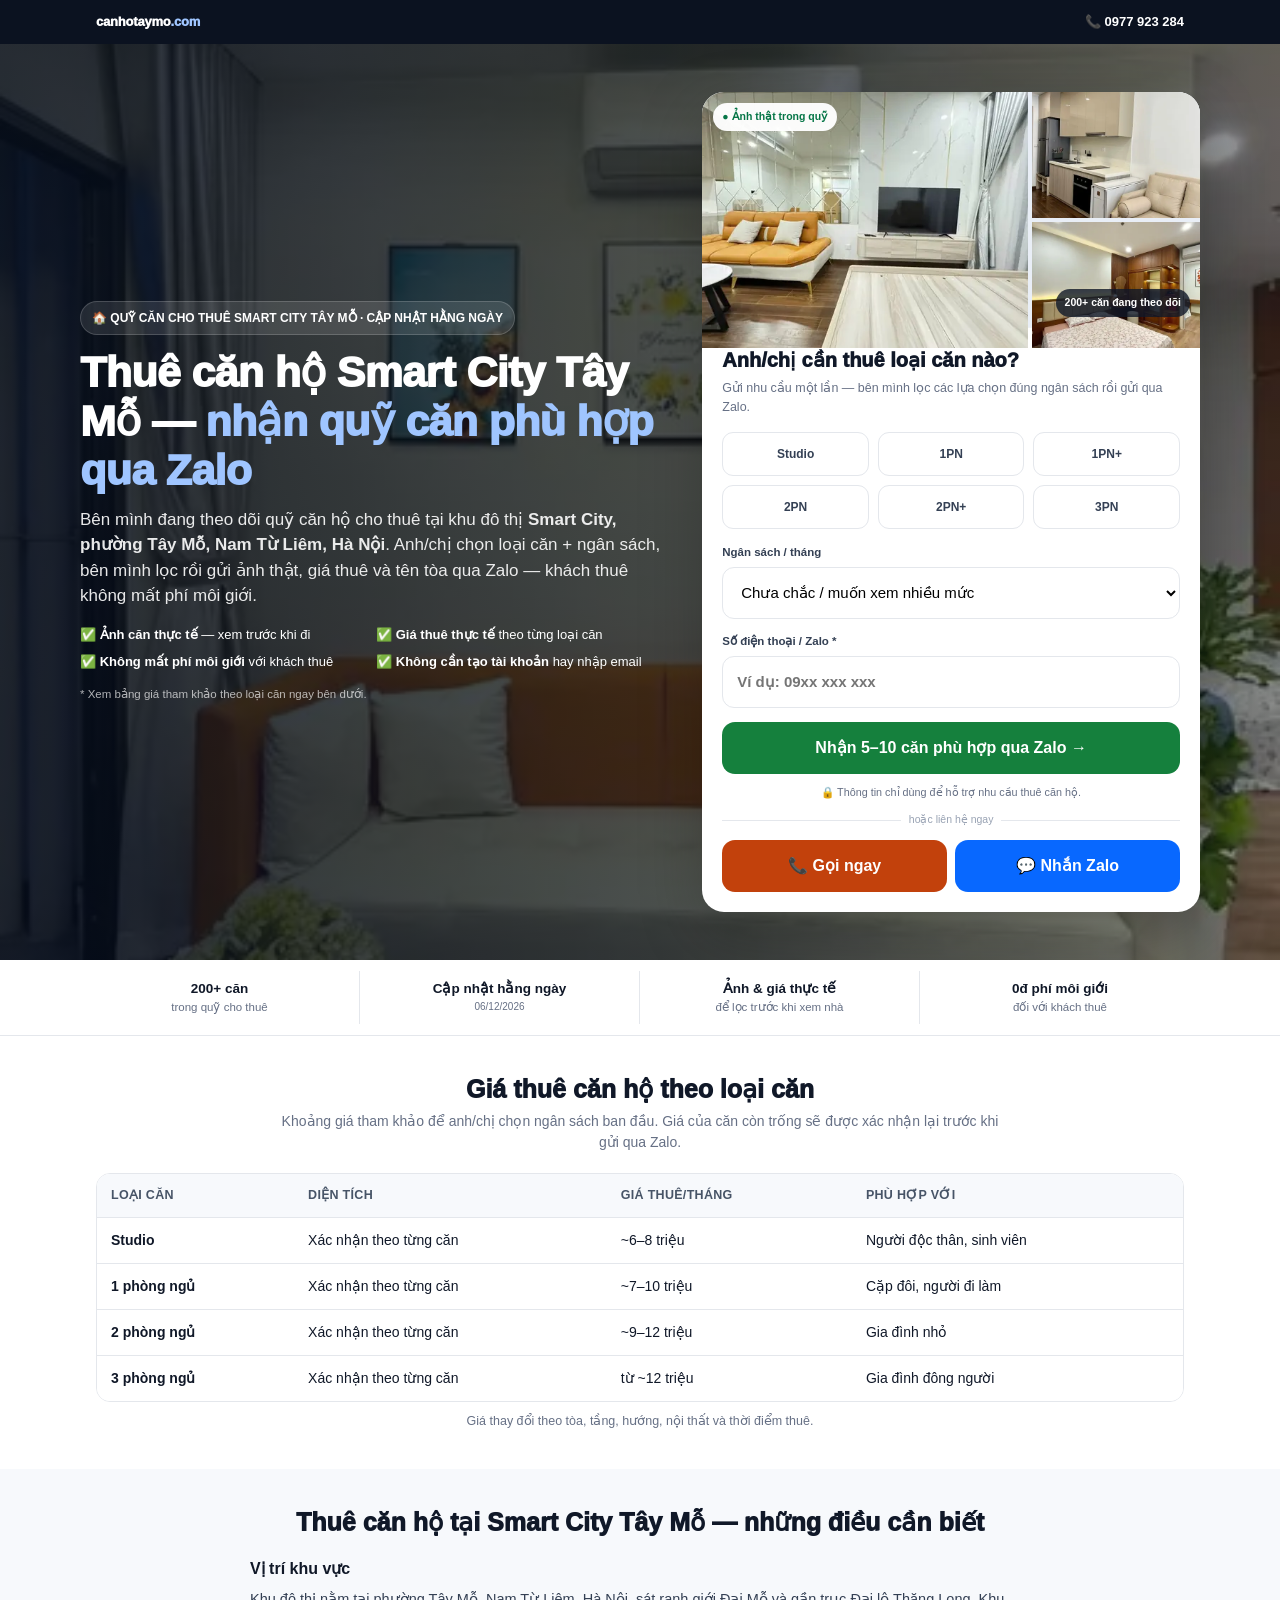
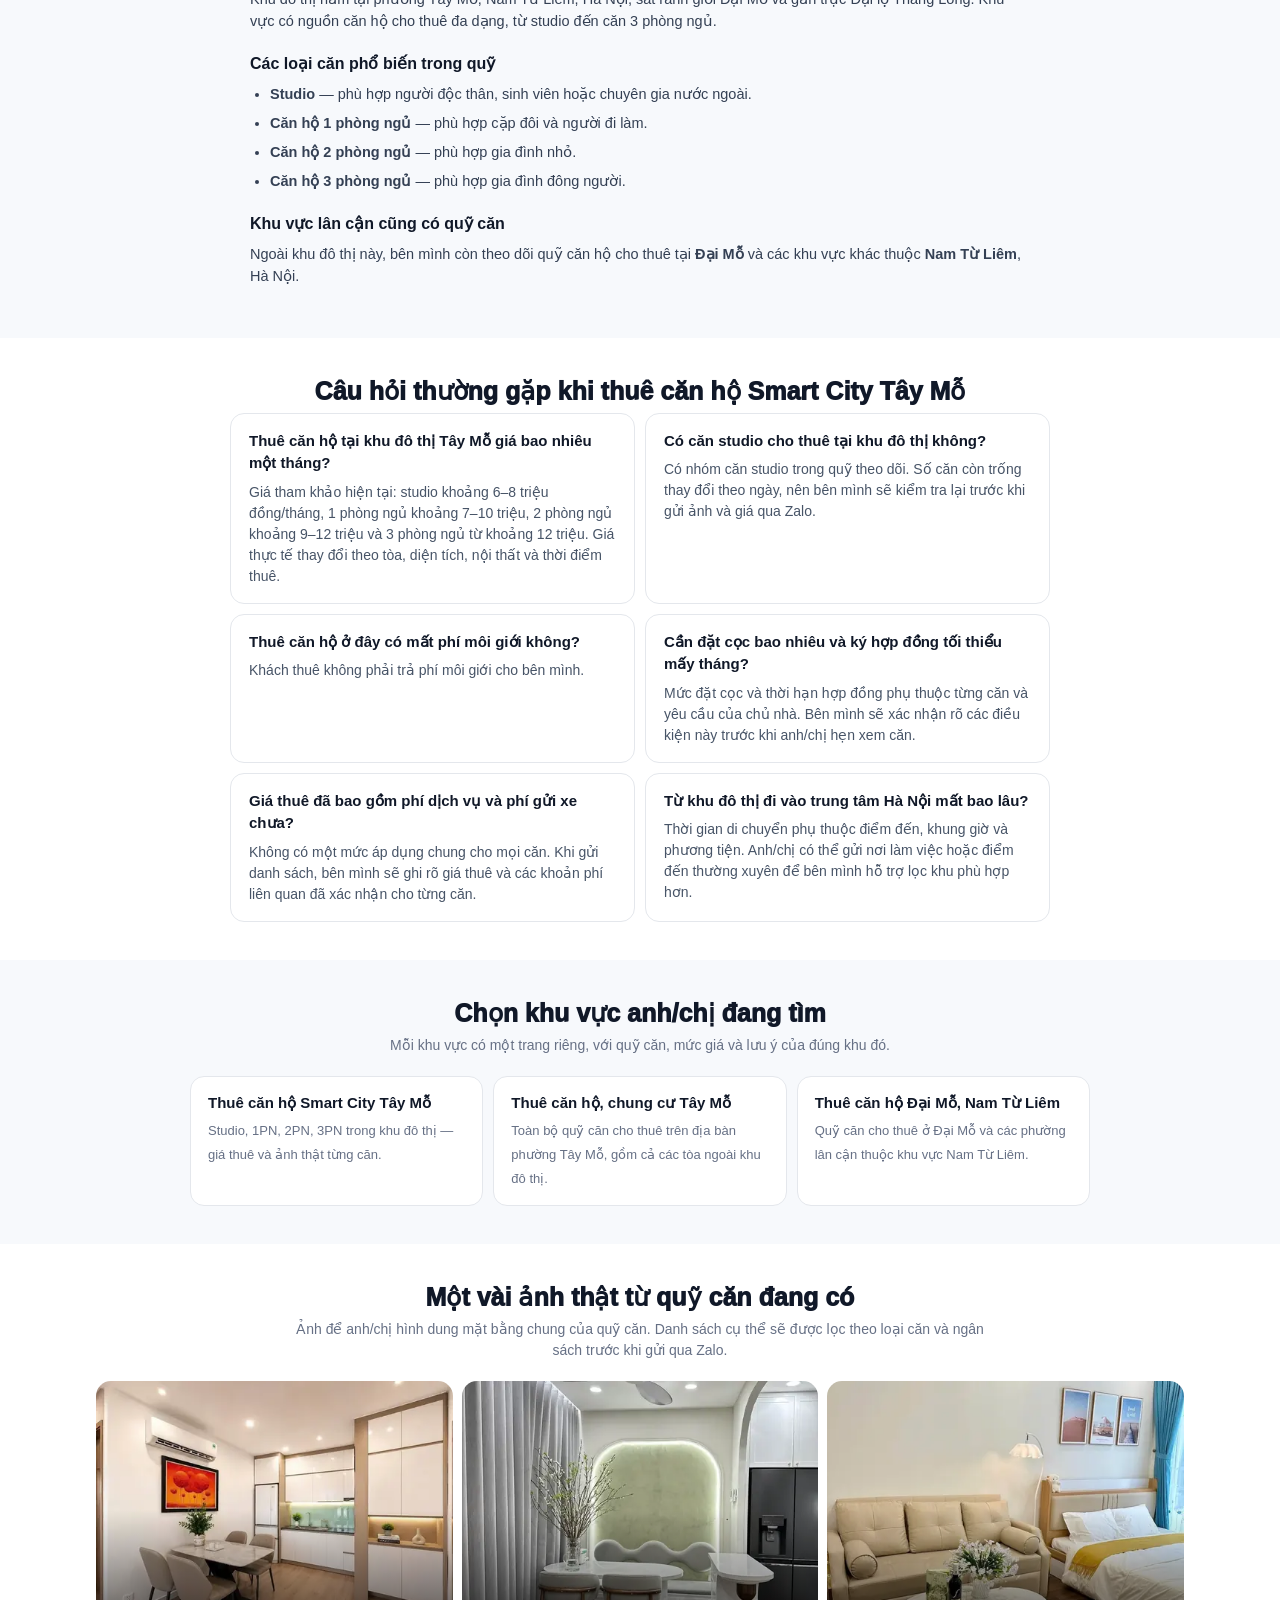
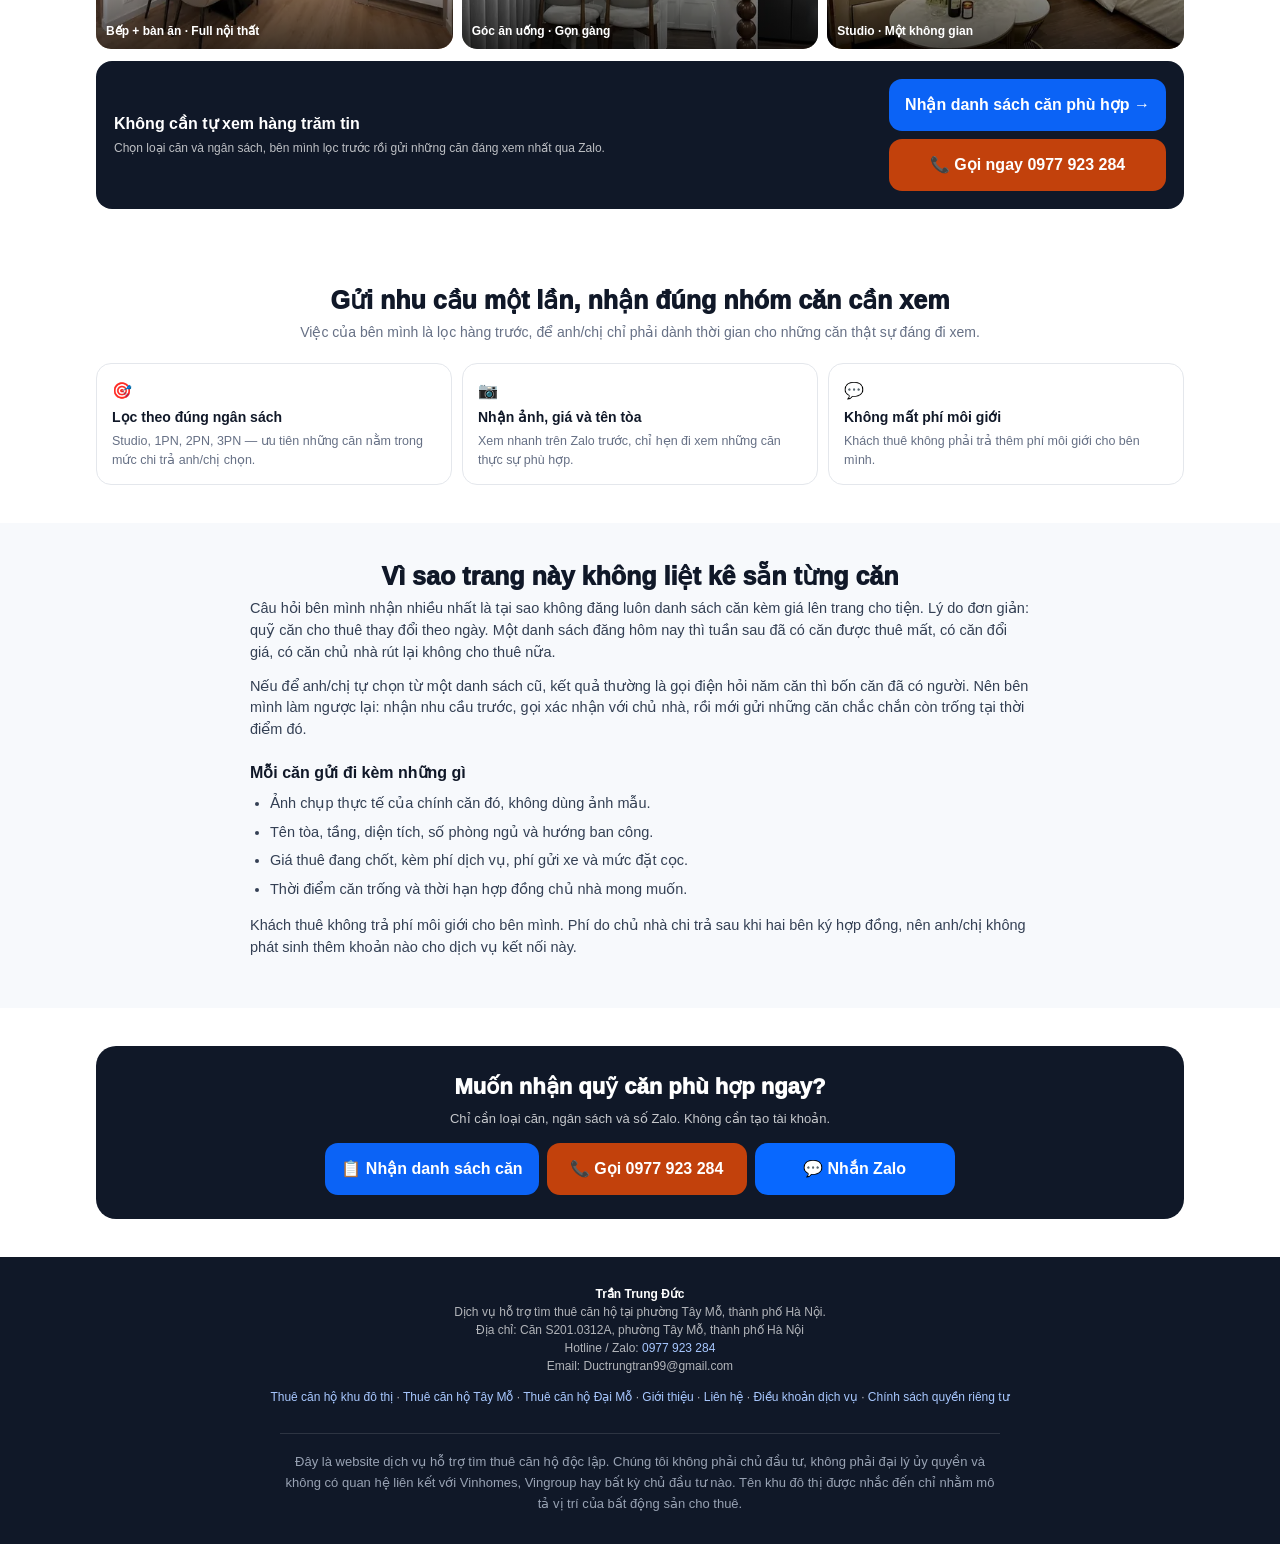
==== commit 715f2398: "Tối ưu landing page khớp Google Ads" ====
--- a/index.html
+++ b/index.html
@@ -3,14 +3,14 @@
 <head>
 <meta charset="UTF-8">
 <meta name="viewport" content="width=device-width,initial-scale=1">
-<title>Thuê Căn Hộ Tây Mỗ &amp; Smart City | Nhận Quỹ Căn Qua Zalo</title>
-<meta name="description" content="Quỹ căn hộ cho thuê tại Tây Mỗ, khu đô thị Smart City và Đại Mỗ, Hà Nội. Chọn loại căn và ngân sách, nhận ngay ảnh thật cùng giá thuê thực tế qua Zalo.">
+<title>Thuê Căn Hộ Smart City Tây Mỗ | Ảnh Thật, Giá Thật, Nhận Qua Zalo</title>
+<meta name="description" content="Quỹ căn hộ cho thuê tại khu đô thị Smart City, Tây Mỗ, Nam Từ Liêm. Studio, 1PN, 2PN, 3PN — ảnh thật, giá thuê thực tế. Khách thuê không mất phí môi giới. Nhận danh sách qua Zalo.">
 <link rel="canonical" href="https://canhotaymo.com/">
 <meta property="og:type" content="website">
 <meta property="og:locale" content="vi_VN">
 <meta property="og:url" content="https://canhotaymo.com/">
-<meta property="og:title" content="Thuê căn hộ Tây Mỗ, Smart City – nhận quỹ căn phù hợp qua Zalo">
-<meta property="og:description" content="200+ căn trong quỹ · Ảnh thật · Giá thực tế · Lọc theo ngân sách qua Zalo.">
+<meta property="og:title" content="Thuê Căn Hộ Smart City Tây Mỗ | Ảnh Thật, Giá Thật, Nhận Qua Zalo">
+<meta property="og:description" content="Quỹ căn hộ cho thuê tại khu đô thị Tây Mỗ, Nam Từ Liêm. Chọn loại căn và ngân sách, nhận ảnh thật cùng giá thuê thực tế qua Zalo.">
 <meta property="og:image" content="https://canhotaymo.com/img/hero-desktop.jpg">
 <meta property="og:image:width" content="1800">
 <meta property="og:image:height" content="1013">
@@ -28,14 +28,68 @@
   "telephone": "+84977923284",
   "image": "https://canhotaymo.com/img/hero-desktop.jpg",
   "areaServed": "Tây Mỗ, Đại Mỗ, Nam Từ Liêm, Hà Nội",
-  "openingHours": "Mo-Su 07:00-21:00",
   "address": {
     "@type": "PostalAddress",
-    "streetAddress": "Căn S201.0312A, phường Tây Mỗ",
     "addressLocality": "Tây Mỗ",
     "addressRegion": "Hà Nội",
     "addressCountry": "VN"
   }
+}
+</script>
+<script type="application/ld+json">
+{
+  "@context": "https://schema.org",
+  "@type": "FAQPage",
+  "mainEntity": [
+    {
+      "@type": "Question",
+      "name": "Thuê căn hộ tại khu đô thị Tây Mỗ giá bao nhiêu một tháng?",
+      "acceptedAnswer": {
+        "@type": "Answer",
+        "text": "Giá tham khảo hiện tại: studio khoảng 6–8 triệu đồng/tháng, 1 phòng ngủ khoảng 7–10 triệu, 2 phòng ngủ khoảng 9–12 triệu và 3 phòng ngủ từ khoảng 12 triệu. Giá thực tế thay đổi theo tòa, diện tích, nội thất và thời điểm thuê."
+      }
+    },
+    {
+      "@type": "Question",
+      "name": "Có căn studio cho thuê tại khu đô thị không?",
+      "acceptedAnswer": {
+        "@type": "Answer",
+        "text": "Có nhóm căn studio trong quỹ theo dõi. Số căn còn trống thay đổi theo ngày, nên bên mình sẽ kiểm tra lại trước khi gửi ảnh và giá qua Zalo."
+      }
+    },
+    {
+      "@type": "Question",
+      "name": "Thuê căn hộ ở đây có mất phí môi giới không?",
+      "acceptedAnswer": {
+        "@type": "Answer",
+        "text": "Khách thuê không phải trả phí môi giới cho bên mình."
+      }
+    },
+    {
+      "@type": "Question",
+      "name": "Cần đặt cọc bao nhiêu và ký hợp đồng tối thiểu mấy tháng?",
+      "acceptedAnswer": {
+        "@type": "Answer",
+        "text": "Mức đặt cọc và thời hạn hợp đồng phụ thuộc từng căn và yêu cầu của chủ nhà. Bên mình sẽ xác nhận rõ các điều kiện này trước khi anh/chị hẹn xem căn."
+      }
+    },
+    {
+      "@type": "Question",
+      "name": "Giá thuê đã bao gồm phí dịch vụ và phí gửi xe chưa?",
+      "acceptedAnswer": {
+        "@type": "Answer",
+        "text": "Không có một mức áp dụng chung cho mọi căn. Khi gửi danh sách, bên mình sẽ ghi rõ giá thuê và các khoản phí liên quan đã xác nhận cho từng căn."
+      }
+    },
+    {
+      "@type": "Question",
+      "name": "Từ khu đô thị đi vào trung tâm Hà Nội mất bao lâu?",
+      "acceptedAnswer": {
+        "@type": "Answer",
+        "text": "Thời gian di chuyển phụ thuộc điểm đến, khung giờ và phương tiện. Anh/chị có thể gửi nơi làm việc hoặc điểm đến thường xuyên để bên mình hỗ trợ lọc khu phù hợp hơn."
+      }
+    }
+  ]
 }
 </script>
 </head>
@@ -48,15 +102,17 @@
 <picture class="hero-bg">
 <source media="(max-width:560px)" type="image/webp" srcset="/img/hero-mobile-480.webp 480w, /img/hero-mobile-768.webp 768w, /img/hero-mobile-900.webp 900w" sizes="100vw">
 <source type="image/webp" srcset="/img/hero-desktop-768.webp 768w, /img/hero-desktop-1200.webp 1200w, /img/hero-desktop-1800.webp 1800w" sizes="100vw">
-<img src="/img/hero-desktop-1200.webp" alt="Căn hộ đầy đủ nội thất cho thuê tại Tây Mỗ, Hà Nội" width="1800" height="1013" fetchpriority="high" loading="eager" decoding="async">
+<img src="/img/hero-desktop-1200.webp" alt="Không gian căn hộ cho thuê tại khu đô thị Tây Mỗ, Nam Từ Liêm" width="1800" height="1013" fetchpriority="high" loading="eager" decoding="async">
 </picture>
 <div class="container hero-grid">
 <div>
-<div class="eyebrow">&#127968; QUỸ CĂN CHO THUÊ TÂY MỖ · SMART CITY · ĐẠI MỖ</div>
-<h1>Thuê căn hộ Tây Mỗ &amp; Smart City — nhận <span>5–10 căn phù hợp</span> qua Zalo</h1>
+<div class="eyebrow">&#127968; QUỸ CĂN CHO THUÊ SMART CITY TÂY MỖ · CẬP NHẬT HẰNG NGÀY</div>
+<h1>Thuê căn hộ Smart City Tây Mỗ — <span>nhận quỹ căn phù hợp qua Zalo</span></h1>
 <p class="hero-sub">
-Bên mình theo dõi quỹ căn hộ cho thuê tại <strong>Tây Mỗ, khu đô thị Smart City và Đại Mỗ, Hà Nội</strong>.
-Anh/chị chỉ cần chọn loại căn và ngân sách, bên mình lọc rồi gửi ảnh thật, giá thuê và tên tòa qua Zalo.
+Bên mình đang theo dõi quỹ căn hộ cho thuê tại khu đô thị
+<strong>Smart City, phường Tây Mỗ, Nam Từ Liêm, Hà Nội</strong>.
+Anh/chị chọn loại căn + ngân sách, bên mình lọc rồi gửi ảnh thật,
+giá thuê và tên tòa qua Zalo — khách thuê không mất phí môi giới.
 </p>
 <div class="benefits">
 <div>✅ <b>Ảnh căn thực tế</b> — xem trước khi đi</div>
@@ -64,14 +120,13 @@
 <div>✅ <b>Không mất phí môi giới</b> với khách thuê</div>
 <div>✅ <b>Không cần tạo tài khoản</b> hay nhập email</div>
 </div>
-<div class="chips"><span>Studio ~6–8 triệu</span><span>1PN ~7–10 triệu</span><span>2PN ~9–12 triệu</span><span>3PN từ ~12 triệu</span></div>
-<p class="note">* Khoảng giá tham khảo, thay đổi theo tòa, diện tích, nội thất và thời điểm thuê.</p>
+<p class="note">* Xem bảng giá tham khảo theo loại căn ngay bên dưới.</p>
 </div>
 <div class="card" id="form">
 <div class="showcase" aria-label="Ảnh căn hộ thực tế trong quỹ căn">
-<div class="main"><img src="/img/can-dep-01-new.webp" srcset="/img/can-dep-01-new-480.webp 480w, /img/can-dep-01-new.webp 900w" sizes="(max-width:680px) 50vw, 340px" alt="Phòng khách căn hộ cho thuê với sofa, kệ tivi và tường ốp đá sáng tại Tây Mỗ, Hà Nội" width="900" height="675" loading="eager" fetchpriority="high"></div>
-<div><img src="/img/phong-khach-02.webp" srcset="/img/phong-khach-02-480.webp 480w, /img/phong-khach-02.webp 900w" sizes="(max-width:680px) 50vw, 340px" alt="Bếp mở liền phòng khách trong căn hộ cho thuê tại Tây Mỗ, Hà Nội" width="900" height="675" loading="lazy" decoding="async"></div>
-<div><img src="/img/phong-ngu-01.webp" srcset="/img/phong-ngu-01-480.webp 480w, /img/phong-ngu-01.webp 900w" sizes="(max-width:680px) 50vw, 340px" alt="Phòng ngủ có giường đôi và tủ quần áo gỗ trong căn hộ cho thuê tại Tây Mỗ, Hà Nội" width="900" height="675" loading="lazy" decoding="async"></div>
+<div class="main"><img src="/img/can-dep-01-new.webp" srcset="/img/can-dep-01-new-480.webp 480w, /img/can-dep-01-new.webp 900w" sizes="(max-width:680px) 50vw, 340px" alt="Phòng khách căn hộ 2PN cho thuê tại khu đô thị Tây Mỗ" width="900" height="675" loading="eager" fetchpriority="high"></div>
+<div><img src="/img/phong-khach-02.webp" srcset="/img/phong-khach-02-480.webp 480w, /img/phong-khach-02.webp 900w" sizes="(max-width:680px) 50vw, 340px" alt="Bếp mở liền phòng khách trong căn hộ cho thuê tại khu đô thị Tây Mỗ" width="900" height="675" loading="lazy" decoding="async"></div>
+<div><img src="/img/phong-ngu-01.webp" srcset="/img/phong-ngu-01-480.webp 480w, /img/phong-ngu-01.webp 900w" sizes="(max-width:680px) 50vw, 340px" alt="Phòng ngủ căn hộ 1PN cho thuê ở khu vực Tây Mỗ" width="900" height="675" loading="lazy" decoding="async"></div>
 <span class="photo-tag">● Ảnh thật trong quỹ</span>
 <span class="photo-count">200+ căn đang theo dõi</span>
 </div>
@@ -83,8 +138,8 @@
 <input type="hidden" name="type">
 <input type="hidden" name="source" value="Google Ads Landing Page V3">
 <input type="hidden" name="form_location" value="hero">
-<input type="hidden" name="source_page" value="trang-chu">
-<input type="hidden" name="gclid">
+<input type="hidden" name="source_page" value="home">
+<input type="hidden" name="gclid" id="gclid">
 <div class="types"><button type="button" class="type" data-type="Studio">Studio</button><button type="button" class="type" data-type="1PN">1PN</button><button type="button" class="type" data-type="1PN+">1PN+</button><button type="button" class="type" data-type="2PN">2PN</button><button type="button" class="type" data-type="2PN+">2PN+</button><button type="button" class="type" data-type="3PN">3PN</button></div>
 <div class="group">
 <label for="budget-trang-chu">Ngân sách / tháng</label>
@@ -118,23 +173,72 @@
 </div></section>
 <main>
 
-<section class="section" id="khu-vuc"><div class="container">
+<section class="section" id="bang-gia"><div class="container">
+<h2 class="title">Giá thuê căn hộ theo loại căn</h2>
+<p class="sub">Khoảng giá tham khảo để anh/chị chọn ngân sách ban đầu. Giá của căn còn trống sẽ được xác nhận lại trước khi gửi qua Zalo.</p>
+<div class="table-wrap">
+<table class="pricing">
+<thead><tr><th>Loại căn</th><th>Diện tích</th><th>Giá thuê/tháng</th><th>Phù hợp với</th></tr></thead>
+<tbody>
+<tr><td>Studio</td><td><!-- [TÔI ĐIỀN: khoảng diện tích Studio] -->Xác nhận theo từng căn</td><td>~6–8 triệu</td><td>Người độc thân, sinh viên</td></tr>
+<tr><td>1 phòng ngủ</td><td><!-- [TÔI ĐIỀN: khoảng diện tích 1PN] -->Xác nhận theo từng căn</td><td>~7–10 triệu</td><td>Cặp đôi, người đi làm</td></tr>
+<tr><td>2 phòng ngủ</td><td><!-- [TÔI ĐIỀN: khoảng diện tích 2PN] -->Xác nhận theo từng căn</td><td>~9–12 triệu</td><td>Gia đình nhỏ</td></tr>
+<tr><td>3 phòng ngủ</td><td><!-- [TÔI ĐIỀN: khoảng diện tích 3PN] -->Xác nhận theo từng căn</td><td>từ ~12 triệu</td><td>Gia đình đông người</td></tr>
+</tbody>
+</table>
+</div>
+<p class="table-note">Giá thay đổi theo tòa, tầng, hướng, nội thất và thời điểm thuê.</p>
+</div></section>
+
+<section class="section alt" id="ve-smart-city"><div class="container">
+<h2 class="title">Thuê căn hộ tại Smart City Tây Mỗ — những điều cần biết</h2>
+<div class="prose">
+<h3>Vị trí khu vực</h3>
+<p>Khu đô thị nằm tại phường Tây Mỗ, Nam Từ Liêm, Hà Nội, sát ranh giới Đại Mỗ và gần trục Đại lộ Thăng Long. Khu vực có nguồn căn hộ cho thuê đa dạng, từ studio đến căn 3 phòng ngủ.</p>
+<h3>Các loại căn phổ biến trong quỹ</h3>
+<ul>
+<li><strong>Studio</strong> — phù hợp người độc thân, sinh viên hoặc chuyên gia nước ngoài.</li>
+<li><strong>Căn hộ 1 phòng ngủ</strong> — phù hợp cặp đôi và người đi làm.</li>
+<li><strong>Căn hộ 2 phòng ngủ</strong> — phù hợp gia đình nhỏ.</li>
+<li><strong>Căn hộ 3 phòng ngủ</strong> — phù hợp gia đình đông người.</li>
+</ul>
+<h3>Khu vực lân cận cũng có quỹ căn</h3>
+<p>Ngoài khu đô thị này, bên mình còn theo dõi quỹ căn hộ cho thuê tại <strong>Đại Mỗ</strong> và các khu vực khác thuộc <strong>Nam Từ Liêm</strong>, Hà Nội.</p>
+</div>
+</div></section>
+
+<section class="section" id="faq"><div class="container">
+<h2 class="title">Câu hỏi thường gặp khi thuê căn hộ Smart City Tây Mỗ</h2>
+<div class="faq">
+<article class="faq-item"><h3>Thuê căn hộ tại khu đô thị Tây Mỗ giá bao nhiêu một tháng?</h3><p>Giá tham khảo hiện tại: studio khoảng 6–8 triệu đồng/tháng, 1 phòng ngủ khoảng 7–10 triệu, 2 phòng ngủ khoảng 9–12 triệu và 3 phòng ngủ từ khoảng 12 triệu. Giá thực tế thay đổi theo tòa, diện tích, nội thất và thời điểm thuê.</p></article>
+<article class="faq-item"><h3>Có căn studio cho thuê tại khu đô thị không?</h3><p>Có nhóm căn studio trong quỹ theo dõi. Số căn còn trống thay đổi theo ngày, nên bên mình sẽ kiểm tra lại trước khi gửi ảnh và giá qua Zalo.</p></article>
+<article class="faq-item"><h3>Thuê căn hộ ở đây có mất phí môi giới không?</h3><p>Khách thuê không phải trả phí môi giới cho bên mình.</p></article>
+<article class="faq-item"><h3>Cần đặt cọc bao nhiêu và ký hợp đồng tối thiểu mấy tháng?</h3><p><!-- [TÔI SẼ ĐIỀN: điều kiện cọc và thời hạn hợp đồng phổ biến nếu có mức cố định] -->Mức đặt cọc và thời hạn hợp đồng phụ thuộc từng căn và yêu cầu của chủ nhà. Bên mình sẽ xác nhận rõ các điều kiện này trước khi anh/chị hẹn xem căn.</p></article>
+<article class="faq-item"><h3>Giá thuê đã bao gồm phí dịch vụ và phí gửi xe chưa?</h3><p><!-- [TÔI SẼ ĐIỀN: chính sách phí nếu có mức áp dụng chung] -->Không có một mức áp dụng chung cho mọi căn. Khi gửi danh sách, bên mình sẽ ghi rõ giá thuê và các khoản phí liên quan đã xác nhận cho từng căn.</p></article>
+<article class="faq-item"><h3>Từ khu đô thị đi vào trung tâm Hà Nội mất bao lâu?</h3><p><!-- [TÔI SẼ ĐIỀN: thời gian di chuyển đã kiểm chứng nếu muốn nêu con số] -->Thời gian di chuyển phụ thuộc điểm đến, khung giờ và phương tiện. Anh/chị có thể gửi nơi làm việc hoặc điểm đến thường xuyên để bên mình hỗ trợ lọc khu phù hợp hơn.</p></article>
+</div>
+</div></section>
+
+<section class="section alt" id="khu-vuc"><div class="container">
 <h2 class="title">Chọn khu vực anh/chị đang tìm</h2>
 <p class="sub">Mỗi khu vực có một trang riêng, với quỹ căn, mức giá và lưu ý của đúng khu đó.</p>
-<div class="areas"><a href="/thue-can-ho-smart-city/"><strong>Thuê căn hộ Smart City Tây Mỗ</strong><span>Studio, 1PN, 2PN, 3PN trong khu đô thị Smart City — giá thuê và ảnh thật từng căn.</span></a>
+<div class="areas"><a href="/thue-can-ho-smart-city/"><strong>Thuê căn hộ Smart City Tây Mỗ</strong><span>Studio, 1PN, 2PN, 3PN trong khu đô thị — giá thuê và ảnh thật từng căn.</span></a>
 <a href="/thue-can-ho-tay-mo/"><strong>Thuê căn hộ, chung cư Tây Mỗ</strong><span>Toàn bộ quỹ căn cho thuê trên địa bàn phường Tây Mỗ, gồm cả các tòa ngoài khu đô thị.</span></a>
 <a href="/thue-can-ho-dai-mo-nam-tu-liem/"><strong>Thuê căn hộ Đại Mỗ, Nam Từ Liêm</strong><span>Quỹ căn cho thuê ở Đại Mỗ và các phường lân cận thuộc khu vực Nam Từ Liêm.</span></a></div>
 </div></section>
 
-<section class="section alt" id="anh-thuc-te"><div class="container">
+<section class="section" id="anh-thuc-te"><div class="container">
 <h2 class="title">Một vài ảnh thật từ quỹ căn đang có</h2>
 <p class="sub">Ảnh để anh/chị hình dung mặt bằng chung của quỹ căn. Danh sách cụ thể sẽ được lọc theo loại căn và ngân sách trước khi gửi qua Zalo.</p>
-<div class="gallery"><a href="#form" class="gallery-item track-gallery"><img src="/img/can-dep-02-new.webp" srcset="/img/can-dep-02-new-480.webp 480w, /img/can-dep-02-new.webp 900w" sizes="(max-width:680px) 50vw, 340px" alt="Khu bếp và bàn ăn bốn chỗ trong căn hộ cho thuê đầy đủ nội thất tại Tây Mỗ, Hà Nội" width="900" height="675" loading="lazy" decoding="async"><span class="cap">Bếp + bàn ăn · Full nội thất</span></a>
-<a href="#form" class="gallery-item track-gallery"><img src="/img/phong-khach-01.webp" srcset="/img/phong-khach-01-480.webp 480w, /img/phong-khach-01.webp 900w" sizes="(max-width:680px) 50vw, 340px" alt="Góc bàn ăn và tủ lạnh trong căn hộ cho thuê tại Tây Mỗ, Hà Nội" width="900" height="675" loading="lazy" decoding="async"><span class="cap">Góc ăn uống · Gọn gàng</span></a>
-<a href="#form" class="gallery-item track-gallery"><img src="/img/can-1pn-01.webp" srcset="/img/can-1pn-01-480.webp 480w, /img/can-1pn-01.webp 900w" sizes="(max-width:680px) 50vw, 340px" alt="Căn studio cho thuê với giường ngủ và sofa trong cùng một không gian tại Tây Mỗ, Hà Nội" width="900" height="675" loading="lazy" decoding="async"><span class="cap">Studio · Một không gian</span></a></div>
+<div class="gallery"><a href="#form" class="gallery-item track-gallery"><img src="/img/can-dep-02-new.webp" srcset="/img/can-dep-02-new-480.webp 480w, /img/can-dep-02-new.webp 900w" sizes="(max-width:680px) 50vw, 340px" alt="Bếp và bàn ăn trong căn hộ 2PN cho thuê tại khu đô thị Tây Mỗ" width="900" height="675" loading="lazy" decoding="async"><span class="cap">Bếp + bàn ăn · Full nội thất</span></a>
+<a href="#form" class="gallery-item track-gallery"><img src="/img/phong-khach-01.webp" srcset="/img/phong-khach-01-480.webp 480w, /img/phong-khach-01.webp 900w" sizes="(max-width:680px) 50vw, 340px" alt="Góc ăn uống và tủ lạnh trong căn hộ cho thuê tại khu đô thị Tây Mỗ" width="900" height="675" loading="lazy" decoding="async"><span class="cap">Góc ăn uống · Gọn gàng</span></a>
+<a href="#form" class="gallery-item track-gallery"><img src="/img/can-1pn-01.webp" srcset="/img/can-1pn-01-480.webp 480w, /img/can-1pn-01.webp 900w" sizes="(max-width:680px) 50vw, 340px" alt="Không gian ngủ và sofa trong căn studio cho thuê ở Tây Mỗ" width="900" height="675" loading="lazy" decoding="async"><span class="cap">Studio · Một không gian</span></a></div>
 <div class="lock">
 <div><strong>Không cần tự xem hàng trăm tin</strong><p>Chọn loại căn và ngân sách, bên mình lọc trước rồi gửi những căn đáng xem nhất qua Zalo.</p></div>
+<div class="lock-actions">
 <a href="#form" class="btn btn-blue track-lead-cta">Nhận danh sách căn phù hợp →</a>
+<a href="tel:0977923284" class="btn btn-call">&#128222; Gọi ngay 0977 923 284</a>
+</div>
 </div>
 </div></section>
 
@@ -181,7 +285,7 @@
 <p>Hotline / Zalo: <a href="tel:0977923284">0977 923 284</a></p>
 <p>Email: Ductrungtran99@gmail.com</p>
 <p class="footer-nav">
-<a href="/thue-can-ho-smart-city/">Thuê căn hộ Smart City</a> ·
+<a href="/thue-can-ho-smart-city/">Thuê căn hộ khu đô thị</a> ·
 <a href="/thue-can-ho-tay-mo/">Thuê căn hộ Tây Mỗ</a> ·
 <a href="/thue-can-ho-dai-mo-nam-tu-liem/">Thuê căn hộ Đại Mỗ</a> ·
 <a href="/gioi-thieu/">Giới thiệu</a> ·
@@ -197,10 +301,9 @@
 vị trí của bất động sản cho thuê.
 </p>
 </div></footer>
-<div class="sticky">
-<a href="#form" class="btn btn-blue track-lead-cta">&#128203; Nhận căn</a>
+<div class="sticky sticky-two">
 <a href="tel:0977923284" class="btn btn-call">&#128222; Gọi ngay</a>
-<a href="https://zalo.me/0977923284" target="_blank" rel="noopener" class="btn btn-zalo">&#128172; Zalo</a>
+<a href="#form" class="btn btn-blue track-lead-cta">&#128203; Nhận danh sách căn</a>
 </div>
 <script src="/assets/site.js" defer></script>
 </body>
--- a/assets/site.css
+++ b/assets/site.css
@@ -129,6 +129,7 @@
 .lock{margin-top:12px;background:#101828;color:#fff;border-radius:16px;padding:18px;display:flex;gap:14px;align-items:center;justify-content:space-between;flex-direction:column;text-align:center}
 .lock strong{font-size:16px}
 .lock p{font-size:12px;color:rgba(255,255,255,.72);margin-top:3px}
+.lock-actions{display:flex;flex-direction:column;gap:8px;width:100%}
 
 /* ---------- Lý do ---------- */
 .why{display:grid;grid-template-columns:1fr;gap:10px}
@@ -163,6 +164,7 @@
   display:grid;grid-template-columns:1.25fr 1fr 1fr;gap:7px;transition:.18s;
 }
 .sticky .btn{min-height:46px;font-size:12.5px;padding:8px 6px;border-radius:11px}
+.sticky.sticky-two{grid-template-columns:1fr 1fr}
 .sticky.hide{transform:translateY(120%);opacity:0;pointer-events:none}
 
 /* ---------- Responsive ---------- */
@@ -174,7 +176,8 @@
   .faq{grid-template-columns:1fr 1fr}
   .areas{grid-template-columns:repeat(3,1fr)}
   .lock{flex-direction:row;text-align:left}
-  .lock .btn{min-width:240px}
+  .lock-actions{width:auto;min-width:270px}
+  .lock-actions .btn{min-width:270px}
   .cta-actions{flex-direction:row;justify-content:center}
   .cta-actions .btn{min-width:200px}
 }
